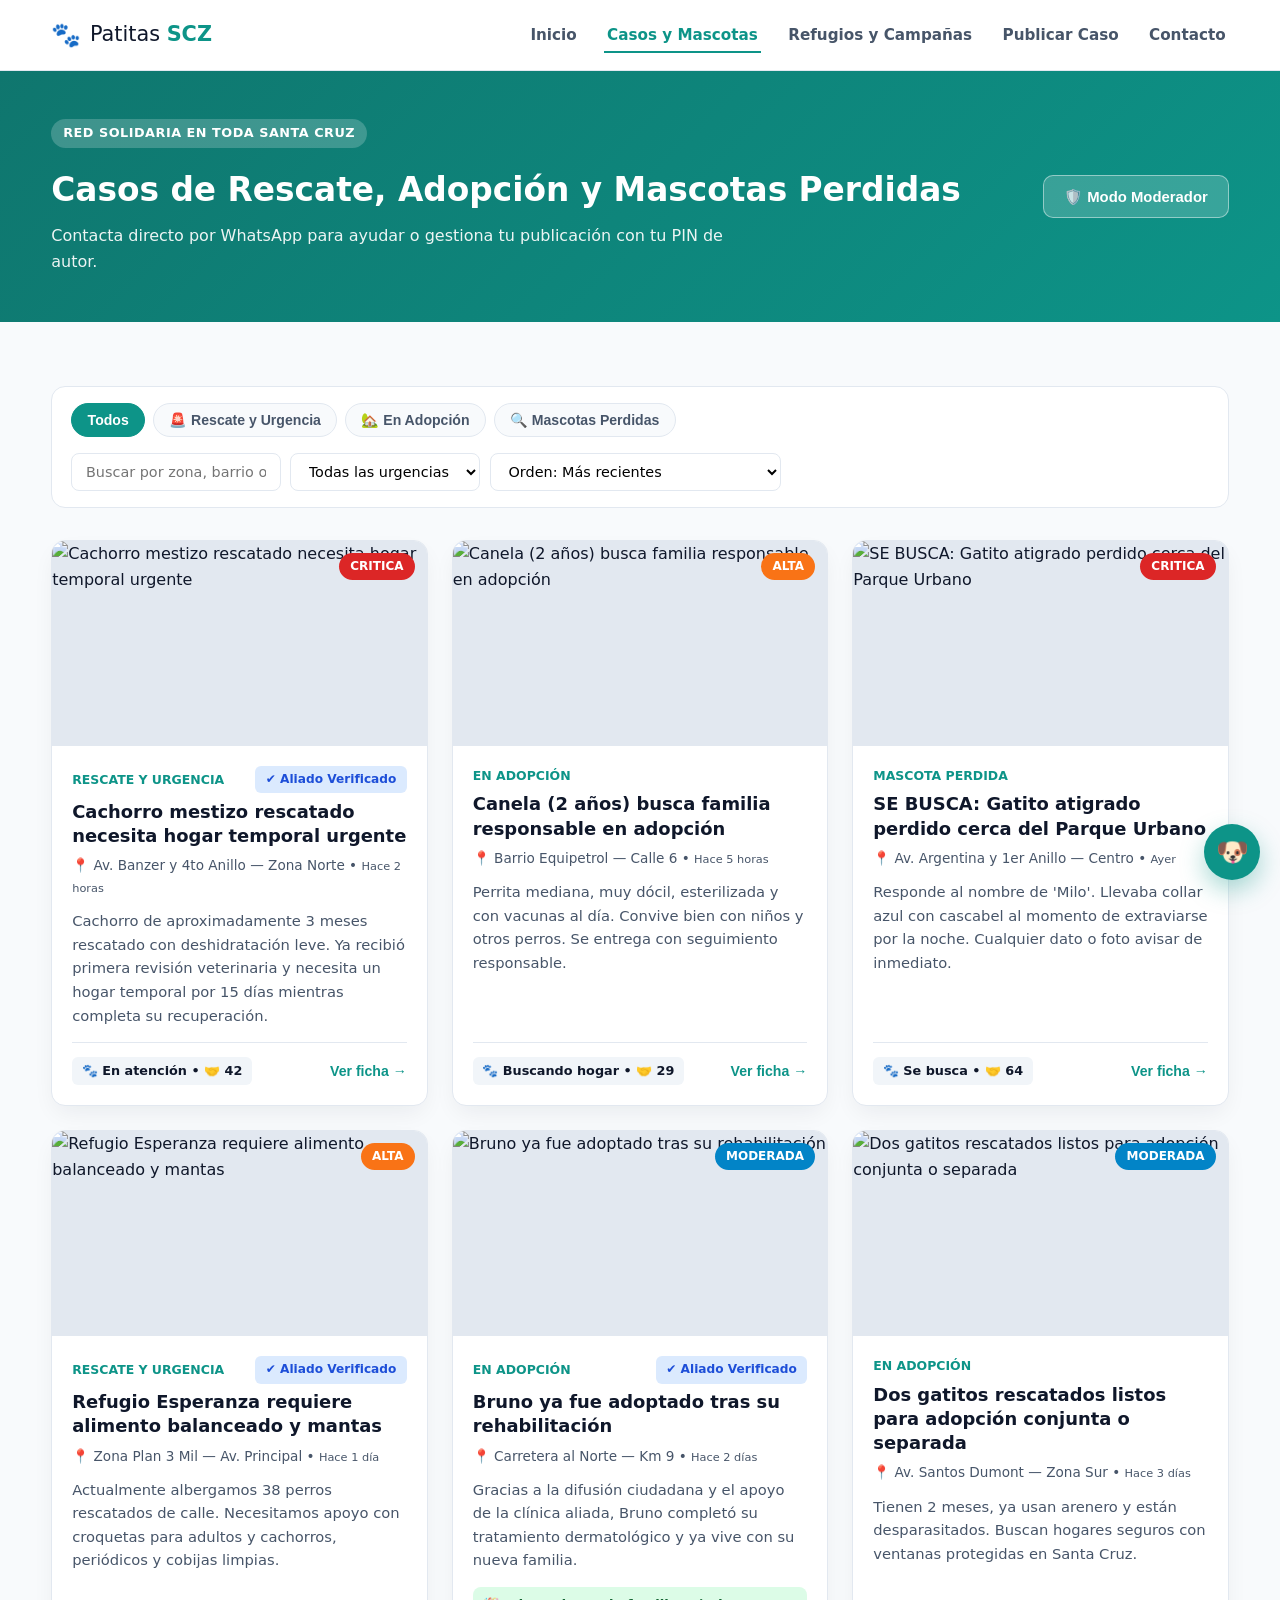
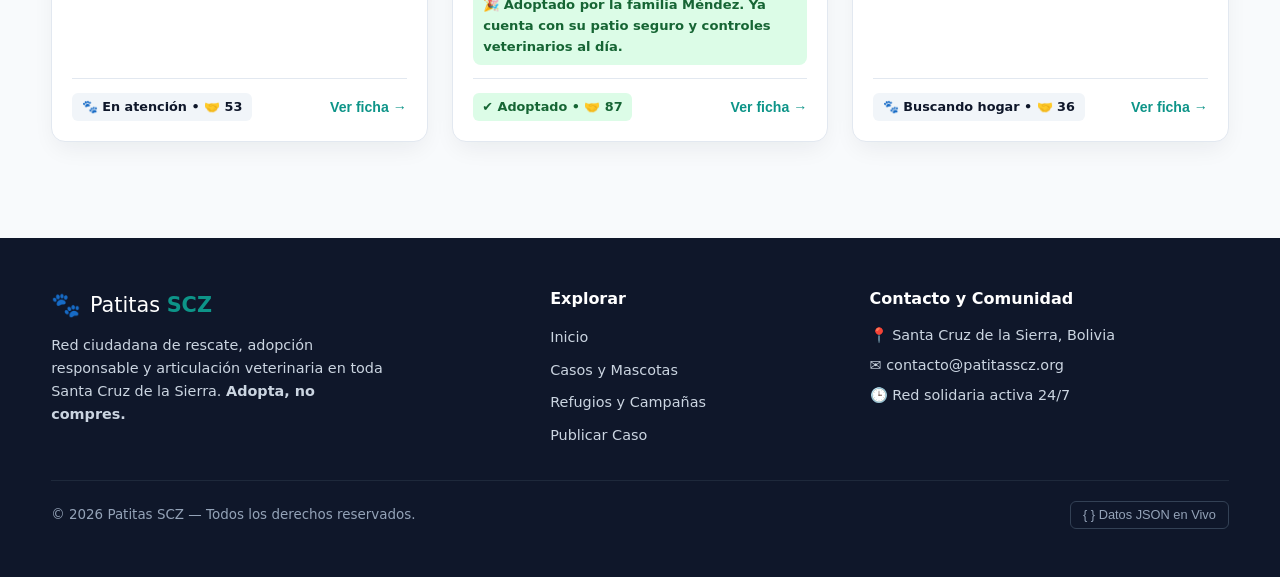
==== casos.html @ 97f1460a "Add files via upload" ====
<!DOCTYPE html>
<html lang="es">
<head>
  <meta charset="UTF-8">
  <meta name="viewport" content="width=device-width, initial-scale=1.0">
  <title>Casos y Mascotas — Patitas SCZ</title>
  <link rel="stylesheet" href="styles.css">
</head>
<body>

  <!-- BARRA DE NAVEGACIÓN -->
  <header class="navbar">
    <div class="container nav-container">
      <a href="index.html" class="brand" target="_blank" rel="noopener">
        <span class="brand-icon paw-wag">🐾</span>
        <span class="brand-text">Patitas <strong>SCZ</strong></span>
      </a>

      <button class="nav-toggle" id="nav-toggle" aria-label="Abrir menú">☰</button>

      <nav class="nav-menu" id="nav-menu">
        <ul class="nav-list">
          <li><a href="index.html" class="nav-link" target="_blank" rel="noopener">Inicio</a></li>
          <li><a href="casos.html" class="nav-link active">Casos y Mascotas</a></li>
          <li><a href="refugios.html" class="nav-link" target="_blank" rel="noopener">Refugios y Campañas</a></li>
          <li><a href="publicar.html" class="nav-link" target="_blank" rel="noopener">Publicar Caso</a></li>
          <li><a href="index.html#contacto" class="nav-link" target="_blank" rel="noopener">Contacto</a></li>
        </ul>
      </nav>
    </div>
  </header>

  <main>
    <section class="page-banner">
      <div class="container banner-flex">
        <div>
          <span class="section-tag">Red Solidaria en toda Santa Cruz</span>
          <h1>Casos de Rescate, Adopción y Mascotas Perdidas</h1>
          <p>Contacta directo por WhatsApp para ayudar o gestiona tu publicación con tu PIN de autor.</p>
        </div>
        <button id="btn-toggle-moderador" class="btn btn-mod-banner">
          🛡️ Modo Moderador <span id="badge-pendientes" class="mod-count" hidden>0</span>
        </button>
      </div>
    </section>

    <!-- BARRA DE ESTADO DE MODERADOR -->
    <div class="mod-status-bar" id="mod-status-bar" hidden>
      <div class="container mod-status-flex">
        <span>🛡️ <strong>Modo Moderador Activo:</strong> Puedes aprobar publicaciones pendientes, editar fichas y otorgar el sello de Aliado Verificado.</span>
        <button id="btn-salir-moderador" class="btn btn-sm btn-secondary">Salir de Moderador</button>
      </div>
    </div>

    <section class="section">
      <div class="container">
        <!-- CONTROLES DE FILTRADO Y ORDENAMIENTO -->
        <div class="controls-bar">
          <div class="filter-buttons" id="filter-buttons">
            <button class="filter-btn active" data-categoria="todos">Todos</button>
            <button class="filter-btn" data-categoria="rescate">🚨 Rescate y Urgencia</button>
            <button class="filter-btn" data-categoria="adopcion">🏡 En Adopción</button>
            <button class="filter-btn" data-categoria="perdidos">🔍 Mascotas Perdidas</button>
          </div>

          <div class="search-sort-group">
            <input 
              type="text" 
              id="buscador-reportes" 
              class="input-control" 
              placeholder="Buscar por zona, barrio o nombre..."
              aria-label="Buscar casos"
            >
            <select id="filtro-urgencia" class="input-control" aria-label="Filtrar por urgencia">
              <option value="todas">Todas las urgencias</option>
              <option value="critica">Urgencia Crítica</option>
              <option value="alta">Urgencia Alta</option>
              <option value="moderada">Moderada</option>
            </select>
            <select id="ordenar-reportes" class="input-control" aria-label="Ordenar casos">
              <option value="recientes">Orden: Más recientes</option>
              <option value="importancia">Importancia (Crítica → Moderada)</option>
              <option value="alfabetico">Alfabético (A - Z)</option>
              <option value="apoyos">Mayor apoyo ciudadano</option>
            </select>
          </div>
        </div>

        <!-- GRILLA DE TARJETAS -->
        <div class="cards-grid" id="contenedor-reportes">
          <!-- Renderizado dinámico por app.js -->
        </div>
      </div>
    </section>
  </main>

  <!-- MODAL PARA DETALLE, WHATSAPP, PIN Y EDICIÓN -->
  <div class="modal-overlay" id="modal-detalle" hidden>
    <div class="modal-box">
      <button class="modal-close" id="modal-close" aria-label="Cerrar ventana">&times;</button>
      <img id="modal-img" src="" alt="Imagen de la mascota" class="modal-img">
      
      <!-- VISTA NORMAL -->
      <div class="modal-body" id="modal-vista-normal">
        <div class="modal-badges">
          <span id="modal-categoria" class="badge-cat"></span>
          <span id="modal-urgencia" class="badge-urg"></span>
          <span id="modal-estado-badge" class="badge-state"></span>
          <span id="modal-verificado-badge" class="verified-seal" hidden>✔ Aliado Verificado</span>
        </div>
        <h3 id="modal-titulo"></h3>
        <p class="modal-meta">📍 <strong id="modal-zona"></strong> • <span id="modal-fecha"></span></p>
        
        <div id="modal-nota-cierre-box" class="happy-ending-box" hidden></div>

        <p class="modal-contact-box">📞 <strong>Responsable:</strong> <span id="modal-contacto"></span></p>
        <p id="modal-descripcion" class="modal-desc"></p>

        <!-- ACCIONES DIRECTAS DE AYUDA -->
        <div class="modal-direct-actions">
          <a id="btn-whatsapp-modal" href="#" target="_blank" rel="noopener" class="btn btn-whatsapp">
            💬 Contactar por WhatsApp
          </a>
          <button id="btn-apoyar-modal" class="btn btn-primary">
            🤝 Apoyar (<span id="modal-apoyos">0</span>)
          </button>
        </div>

        <!-- CAJA DE VERIFICACIÓN DE PIN DE AUTOR -->
        <div id="modal-pin-box" class="inline-action-box" hidden>
          <p class="inline-box-title">🔒 Verificación de Autoría</p>
          <p class="inline-box-desc">Ingresa el PIN de 4 dígitos que creaste al publicar este caso:</p>
          <div class="inline-box-row">
            <input type="password" id="input-pin-autor" maxlength="4" placeholder="PIN (Ej: 1234)" class="input-control">
            <button type="button" id="btn-confirmar-pin" class="btn btn-primary btn-sm">Verificar</button>
            <button type="button" id="btn-cancelar-pin" class="btn btn-secondary btn-sm">Cancelar</button>
          </div>
          <p id="pin-error-msg" class="form-error" style="margin-top:0.5rem; margin-bottom:0;" hidden>❌ PIN incorrecto. Intenta nuevamente.</p>
        </div>

        <!-- CAJA DE NOTA DE CIERRE AL MARCAR SANADO / ADOPTADO / ENCONTRADO -->
        <div id="modal-cierre-box" class="inline-action-box cierre-box" hidden>
          <p class="inline-box-title" id="cierre-box-titulo">🎉 Registrar Final Feliz</p>
          <p class="inline-box-desc">Escribe una breve nota de cierre para informar a la comunidad (opcional):</p>
          <input type="text" id="input-nota-cierre" placeholder="Ej: Ya regresó con su familia en Equipetrol" class="input-control" style="width:100%; margin-bottom:0.6rem;">
          <div class="inline-box-row">
            <button type="button" id="btn-confirmar-cierre" class="btn btn-primary btn-sm">✔ Confirmar Estado</button>
            <button type="button" id="btn-cancelar-cierre" class="btn btn-secondary btn-sm">Cancelar</button>
          </div>
        </div>

        <!-- ACCIONES DE GESTIÓN (MODERACIÓN / AUTOR) -->
        <div class="modal-footer-actions">
          <button id="btn-aprobar-modal" class="btn btn-primary" hidden>✅ Aprobar Publicación</button>
          <button id="btn-verificar-modal" class="btn btn-secondary" hidden>✔ Dar Check Verificado</button>
          <button id="btn-resolver-modal" class="btn btn-success-outline">✔ Marcar como Sanado</button>
          <button id="btn-editar-modal" class="btn btn-secondary">✏️ Editar</button>
          <button id="btn-eliminar-modal" class="btn btn-danger-outline">🗑️ Eliminar</button>
        </div>
      </div>

      <!-- FORMULARIO DE EDICIÓN -->
      <form class="modal-body" id="form-editar-reporte" hidden>
        <h3 style="margin-bottom: 1rem;">✏️ Editar Ficha del Caso</h3>
        
        <div class="form-group">
          <label for="edit-titulo">Título del caso *</label>
          <input type="text" id="edit-titulo" required>
        </div>

        <div class="form-row">
          <div class="form-group">
            <label for="edit-categoria">Categoría *</label>
            <select id="edit-categoria" required>
              <option value="rescate">Rescate y Urgencia</option>
              <option value="adopcion">En Adopción</option>
              <option value="perdidos">Mascota Perdida</option>
            </select>
          </div>

          <div class="form-group">
            <label for="edit-urgencia">Urgencia *</label>
            <select id="edit-urgencia" required>
              <option value="critica">Crítica</option>
              <option value="alta">Alta</option>
              <option value="moderada">Moderada</option>
            </select>
          </div>
        </div>

        <div class="form-row">
          <div class="form-group">
            <label for="edit-zona">Zona / Barrio *</label>
            <input type="text" id="edit-zona" required>
          </div>

          <div class="form-group">
            <label for="edit-estado">Estado *</label>
            <select id="edit-estado" required>
              <option value="Buscando hogar">Buscando hogar</option>
              <option value="En atención">En atención</option>
              <option value="Se busca">Se busca</option>
              <option value="Sanado">Sanado (Rescate completado)</option>
              <option value="Adoptado">Adoptado (Con familia)</option>
              <option value="Encontrado">Encontrado (Regresó a casa)</option>
            </select>
          </div>
        </div>

        <div class="form-group">
          <label for="edit-contacto">Teléfono / WhatsApp *</label>
          <input type="text" id="edit-contacto" required>
        </div>

        <div class="form-group" id="grupo-edit-verificado" hidden>
          <label style="display: flex; align-items: center; gap: 0.5rem; cursor: pointer;">
            <input type="checkbox" id="edit-verificado">
            ✔ Otorgar sello de Aliado Verificado (Refugio / Veterinaria)
          </label>
        </div>

        <div class="form-group">
          <label for="edit-descripcion">Descripción *</label>
          <textarea id="edit-descripcion" rows="2" required></textarea>
        </div>

        <div class="modal-footer-actions">
          <button type="submit" class="btn btn-primary">💾 Guardar Cambios</button>
          <button type="button" id="btn-cancelar-edicion" class="btn btn-secondary">Cancelar</button>
        </div>
      </form>
    </div>
  </div>

  <!-- MODAL ACCESO MODERADOR -->
  <div class="modal-overlay" id="modal-moderador" hidden>
    <div class="modal-box" style="max-width: 420px;">
      <button class="modal-close" id="modal-mod-close" aria-label="Cerrar">&times;</button>
      <form class="modal-body" id="form-login-moderador">
        <h3>🛡️ Acceso de Moderador</h3>
        <p style="color: var(--text-muted); font-size: 0.9rem; margin: 0.5rem 0 1rem;">
          Ingresa la clave institucional para revisar publicaciones pendientes y otorgar sellos de verificación (Clave demo: <strong>2026</strong>).
        </p>
        <div class="form-group">
          <label for="input-clave-mod">Clave de Moderador *</label>
          <input type="password" id="input-clave-mod" placeholder="Ingresa la clave..." required>
        </div>
        <p id="mod-login-error" class="form-error" hidden>❌ Clave incorrecta.</p>
        <button type="submit" class="btn btn-primary btn-block">Desbloquear Panel</button>
      </form>
    </div>
  </div>

  <!-- PIE DE PÁGINA -->
  <footer class="footer">
    <div class="container footer-grid">
      <div>
        <div class="brand footer-brand">
          <span class="brand-icon">🐾</span>
          <span class="brand-text">Patitas <strong>SCZ</strong></span>
        </div>
        <p class="footer-desc">
          Red ciudadana de rescate, adopción responsable y articulación veterinaria en toda Santa Cruz de la Sierra. <strong>Adopta, no compres.</strong>
        </p>
      </div>

      <div class="footer-links">
        <h4>Explorar</h4>
        <ul>
          <li><a href="index.html">Inicio</a></li>
          <li><a href="casos.html">Casos y Mascotas</a></li>
          <li><a href="refugios.html">Refugios y Campañas</a></li>
          <li><a href="publicar.html">Publicar Caso</a></li>
        </ul>
      </div>

      <div class="footer-contact">
        <h4>Contacto y Comunidad</h4>
        <p>📍 Santa Cruz de la Sierra, Bolivia</p>
        <p>✉️ contacto@patitasscz.org</p>
        <p>🕒 Red solidaria activa 24/7</p>
      </div>
    </div>

    <div class="container footer-bottom">
      <span>© 2026 Patitas SCZ — Todos los derechos reservados.</span>
      <button id="btn-ver-json" class="btn-json-discrete">{ } Datos JSON en Vivo</button>
    </div>
  </footer>

  <!-- MODAL VISOR JSON -->
  <div class="modal-overlay" id="modal-json" hidden>
    <div class="modal-box modal-json-box">
      <button class="modal-close" id="modal-json-close" aria-label="Cerrar">&times;</button>
      <div class="modal-body">
        <div class="json-header">
          <h3>{ } Colección de Datos en Vivo (JSON)</h3>
          <button id="btn-reset-json" class="btn btn-danger-outline btn-sm">🔄 Restaurar datos iniciales</button>
        </div>
        <pre id="json-viewer-content" class="json-code"></pre>
      </div>
    </div>
  </div>

  <!-- CHATBOT ASISTENTE -->
  <div class="chatbot-widget">
    <button class="chatbot-toggle pet-bob" id="chatbot-toggle" aria-label="Abrir asistente">🐶</button>
    <div class="chatbot-window" id="chatbot-window" hidden>
      <div class="chatbot-header">
        <strong>Asistente Patitas SCZ</strong>
        <button id="chatbot-close" aria-label="Cerrar chat">&times;</button>
      </div>
      <div class="chatbot-messages" id="chatbot-messages"></div>
      <div class="chatbot-options" id="chatbot-options"></div>
    </div>
  </div>

  <script src="app.js"></script>
</body>
</html>
---- styles.css ----
:root {
  --primary: #0d9488;
  --primary-dark: #0f766e;
  --primary-light: #ccfbf1;
  --accent: #f97316;
  --whatsapp: #16a34a;
  --whatsapp-dark: #15803d;
  --bg-body: #f8fafc;
  --bg-card: #ffffff;
  --text-main: #0f172a;
  --text-muted: #475569;
  --border: #e2e8f0;
  --danger: #dc2626;
  --warning: #d97706;
  --success: #059669;
  --radius: 14px;
  --shadow: 0 10px 25px -5px rgba(15, 23, 42, 0.07);
  --transition: all 0.25s ease;
}

* {
  box-sizing: border-box;
  margin: 0;
  padding: 0;
}

body {
  font-family: system-ui, -apple-system, 'Segoe UI', Roboto, sans-serif;
  background-color: var(--bg-body);
  color: var(--text-main);
  line-height: 1.6;
}

.container {
  width: 92%;
  max-width: 1180px;
  margin: 0 auto;
}

/* =========================================================
   ANIMACIONES DE MASCOTAS Y HUELLAS
   ========================================================= */
@keyframes pawWag {
  0%, 100% { transform: rotate(0deg) scale(1); }
  25% { transform: rotate(-14deg) scale(1.1); }
  75% { transform: rotate(14deg) scale(1.1); }
}

@keyframes petBob {
  0%, 100% { transform: translateY(0); }
  50% { transform: translateY(-6px); }
}

@keyframes floatPawDrift {
  0% { transform: translateY(0px) rotate(0deg); opacity: 0.14; }
  50% { transform: translateY(-18px) rotate(12deg); opacity: 0.26; }
  100% { transform: translateY(0px) rotate(0deg); opacity: 0.14; }
}

@keyframes urgentPulse {
  0%, 100% { box-shadow: 0 0 0 0 rgba(220, 38, 38, 0.45); }
  50% { box-shadow: 0 0 0 7px rgba(220, 38, 38, 0); }
}

.paw-wag {
  display: inline-block;
  animation: pawWag 2.8s ease-in-out infinite;
}

.pet-bob {
  animation: petBob 2.4s ease-in-out infinite;
}

.pet-bob:hover {
  animation: pawWag 0.6s ease-in-out infinite;
}

/* NAVBAR */
.navbar {
  background: rgba(255, 255, 255, 0.96);
  border-bottom: 1px solid var(--border);
  position: sticky;
  top: 0;
  z-index: 100;
}

.nav-container {
  display: flex;
  align-items: center;
  justify-content: space-between;
  height: 70px;
}

.brand {
  display: flex;
  align-items: center;
  gap: 0.55rem;
  text-decoration: none;
  color: var(--text-main);
  font-size: 1.3rem;
}

.brand-icon {
  font-size: 1.5rem;
}

.brand strong {
  color: var(--primary);
}

.nav-list {
  display: flex;
  list-style: none;
  gap: 1.5rem;
}

.nav-link {
  text-decoration: none;
  color: var(--text-muted);
  font-weight: 600;
  font-size: 0.95rem;
  padding: 0.4rem 0.2rem;
  border-bottom: 2px solid transparent;
  transition: var(--transition);
}

.nav-link:hover,
.nav-link.active {
  color: var(--primary);
  border-bottom-color: var(--primary);
}

.nav-toggle {
  display: none;
  background: none;
  border: 1px solid var(--border);
  font-size: 1.4rem;
  padding: 0.3rem 0.65rem;
  border-radius: 8px;
  cursor: pointer;
}

/* BOTONES */
.btn {
  display: inline-flex;
  align-items: center;
  justify-content: center;
  gap: 0.45rem;
  padding: 0.72rem 1.25rem;
  border-radius: 10px;
  font-weight: 600;
  font-size: 0.93rem;
  text-decoration: none;
  cursor: pointer;
  border: 1px solid transparent;
  transition: var(--transition);
}

.btn-sm {
  padding: 0.48rem 0.9rem;
  font-size: 0.84rem;
}

.btn-block {
  width: 100%;
}

.btn-primary {
  background-color: var(--primary);
  color: #ffffff;
}

.btn-primary:hover {
  background-color: var(--primary-dark);
  transform: translateY(-1px);
}

.btn-whatsapp {
  background-color: var(--whatsapp);
  color: #ffffff;
}

.btn-whatsapp:hover {
  background-color: var(--whatsapp-dark);
  transform: translateY(-1px);
}

.btn-secondary {
  background-color: #ffffff;
  color: var(--text-main);
  border-color: var(--border);
}

.btn-secondary:hover {
  background-color: #f1f5f9;
}

.btn-success-outline {
  background-color: #ecfdf5;
  color: var(--success);
  border-color: var(--success);
}

.btn-success-outline:hover:not(:disabled) {
  background-color: var(--success);
  color: #ffffff;
}

.btn-success-outline:disabled {
  opacity: 0.7;
  cursor: default;
}

.btn-danger-outline {
  background-color: #fef2f2;
  color: var(--danger);
  border-color: var(--danger);
}

.btn-danger-outline:hover {
  background-color: var(--danger);
  color: #ffffff;
}

/* HERO */
.hero {
  position: relative;
  overflow: hidden;
  padding: 4rem 0 3.5rem;
  background: linear-gradient(135deg, #f0fdfa 0%, #ffffff 60%, #fff7ed 100%);
  border-bottom: 1px solid var(--border);
}

.floating-paws-bg {
  position: absolute;
  top: 0;
  right: 0;
  bottom: 0;
  left: 0;
  pointer-events: none;
  z-index: 0;
}

.fpaw {
  position: absolute;
  font-size: 2rem;
  animation: floatPawDrift 5s ease-in-out infinite;
}

.fpaw.p1 { top: 12%; left: 6%; animation-delay: 0s; }
.fpaw.p2 { top: 68%; left: 4%; animation-delay: 1.2s; font-size: 2.3rem; }
.fpaw.p3 { top: 18%; left: 46%; animation-delay: 2.1s; }
.fpaw.p4 { bottom: 12%; right: 44%; animation-delay: 0.8s; font-size: 2.2rem; }
.fpaw.p5 { top: 10%; right: 5%; animation-delay: 1.7s; }

.hero-grid {
  position: relative;
  z-index: 1;
  display: grid;
  grid-template-columns: 1.1fr 0.9fr;
  gap: 2.5rem;
  align-items: center;
}

.hero-badge {
  display: inline-block;
  background: var(--primary-light);
  color: var(--primary-dark);
  font-weight: 700;
  font-size: 0.82rem;
  padding: 0.35rem 0.85rem;
  border-radius: 999px;
  margin-bottom: 1rem;
}

.hero h1 {
  font-size: 2.45rem;
  font-size: clamp(2rem, 3.8vw, 2.85rem);
  line-height: 1.18;
  margin-bottom: 1rem;
  color: var(--text-main);
}

.hero-lead {
  color: var(--text-muted);
  font-size: 1.05rem;
  margin-bottom: 1.6rem;
}

.hero-actions {
  display: flex;
  flex-wrap: wrap;
  gap: 0.85rem;
  margin-bottom: 2rem;
}

.hero-stats {
  display: flex;
  gap: 2rem;
  padding-top: 1.2rem;
  border-top: 1px solid var(--border);
}

.stat-item strong {
  display: block;
  font-size: 1.6rem;
  color: var(--primary);
  line-height: 1.1;
}

.stat-item span {
  font-size: 0.85rem;
  color: var(--text-muted);
}

.hero-visual {
  position: relative;
}

.hero-img {
  width: 100%;
  height: 380px;
  object-fit: cover;
  border-radius: 20px;
  box-shadow: var(--shadow);
}

.hero-floating-card {
  position: absolute;
  bottom: 16px;
  left: 16px;
  right: 16px;
  background: rgba(255, 255, 255, 0.96);
  padding: 0.85rem 1.1rem;
  border-radius: 12px;
  display: flex;
  align-items: center;
  gap: 0.75rem;
  box-shadow: 0 8px 20px rgba(0, 0, 0, 0.1);
}

.floating-dot {
  width: 12px;
  height: 12px;
  background: var(--success);
  border-radius: 50%;
  flex-shrink: 0;
}

.hero-floating-card small {
  display: block;
  color: var(--text-muted);
}

/* SECCIONES Y BANNER MODERADOR */
.section {
  padding: 4rem 0;
}

.bg-light {
  background-color: #f1f5f9;
}

.page-banner {
  background: linear-gradient(135deg, #0f766e, #0d9488);
  color: #ffffff;
  padding: 3rem 0;
}

.banner-flex {
  display: flex;
  justify-content: space-between;
  align-items: center;
  flex-wrap: wrap;
  gap: 1.2rem;
}

.btn-mod-banner {
  background: rgba(255, 255, 255, 0.18);
  color: #ffffff;
  border: 1px solid rgba(255, 255, 255, 0.45);
}

.btn-mod-banner:hover {
  background: rgba(255, 255, 255, 0.28);
}

.mod-count {
  background: var(--accent);
  color: #ffffff;
  font-size: 0.75rem;
  font-weight: 800;
  padding: 0.15rem 0.5rem;
  border-radius: 999px;
}

.mod-status-bar {
  background: #fef3c7;
  border-bottom: 1px solid #f59e0b;
  color: #78350f;
  padding: 0.75rem 0;
  font-size: 0.92rem;
}

.mod-status-flex {
  display: flex;
  justify-content: space-between;
  align-items: center;
  flex-wrap: wrap;
  gap: 0.8rem;
}

.page-banner .section-tag {
  background: rgba(255, 255, 255, 0.2);
  color: #ffffff;
}

.page-banner h1 {
  font-size: 2.05rem;
  margin: 0.4rem 0;
}

.page-banner p {
  opacity: 0.92;
  max-width: 680px;
}

.section-tag {
  display: inline-block;
  background: var(--primary-light);
  color: var(--primary-dark);
  font-weight: 700;
  font-size: 0.8rem;
  text-transform: uppercase;
  letter-spacing: 0.04em;
  padding: 0.28rem 0.75rem;
  border-radius: 999px;
  margin-bottom: 0.6rem;
}

.section-header {
  max-width: 720px;
  margin: 0 auto 2.5rem;
}

.text-center {
  text-align: center;
}

.section-header h2 {
  font-size: 1.95rem;
  margin-bottom: 0.65rem;
}

.section-header p {
  color: var(--text-muted);
}

.section-header-flex {
  display: flex;
  align-items: flex-end;
  justify-content: space-between;
  flex-wrap: wrap;
  gap: 1rem;
  margin-bottom: 2rem;
}

/* CICLO DE SOLUCIÓN (3 PASOS) */
.cycle-grid {
  display: grid;
  grid-template-columns: repeat(auto-fit, minmax(270px, 1fr));
  gap: 1.5rem;
}

.cycle-card {
  background: var(--bg-card);
  border: 1px solid var(--border);
  border-radius: var(--radius);
  padding: 1.75rem;
  box-shadow: var(--shadow);
  transition: var(--transition);
}

.cycle-card:hover {
  transform: translateY(-4px);
  border-color: var(--primary);
}

.cycle-step {
  display: inline-flex;
  align-items: center;
  justify-content: center;
  width: 42px;
  height: 42px;
  border-radius: 10px;
  background: var(--primary-light);
  color: var(--primary-dark);
  font-weight: 800;
  font-size: 1rem;
  margin-bottom: 1rem;
}

.cycle-card h3 {
  font-size: 1.15rem;
  margin-bottom: 0.5rem;
}

.cycle-card p {
  color: var(--text-muted);
  font-size: 0.95rem;
}

/* CONTROLES Y FILTROS */
.controls-bar {
  display: flex;
  flex-wrap: wrap;
  justify-content: space-between;
  align-items: center;
  gap: 1rem;
  margin-bottom: 2rem;
  background: #ffffff;
  padding: 1rem 1.2rem;
  border-radius: var(--radius);
  border: 1px solid var(--border);
}

.filter-buttons {
  display: flex;
  flex-wrap: wrap;
  gap: 0.5rem;
}

.filter-btn {
  padding: 0.5rem 0.95rem;
  border-radius: 999px;
  border: 1px solid var(--border);
  background: #f8fafc;
  color: var(--text-muted);
  font-weight: 600;
  font-size: 0.88rem;
  cursor: pointer;
  transition: var(--transition);
}

.filter-btn:hover,
.filter-btn.active {
  background: var(--primary);
  color: #ffffff;
  border-color: var(--primary);
}

.search-sort-group {
  display: flex;
  flex-wrap: wrap;
  gap: 0.6rem;
}

.input-control {
  padding: 0.55rem 0.85rem;
  border: 1px solid var(--border);
  border-radius: 8px;
  font-size: 0.9rem;
  font-family: inherit;
  background: #ffffff;
}

/* TARJETAS DE CASOS */
.cards-grid {
  display: grid;
  grid-template-columns: repeat(auto-fill, minmax(310px, 1fr));
  gap: 1.5rem;
}

@keyframes cardPopIn {
  from { opacity: 0; transform: translateY(12px); }
  to { opacity: 1; transform: translateY(0); }
}

.report-card {
  background: var(--bg-card);
  border: 1px solid var(--border);
  border-radius: var(--radius);
  overflow: hidden;
  display: flex;
  flex-direction: column;
  box-shadow: var(--shadow);
  animation: cardPopIn 0.35s ease backwards;
  transition: var(--transition);
}

.report-card.is-pending-card {
  border: 2px dashed #f59e0b;
  background: #fffbeb;
}

.report-card:hover {
  transform: translateY(-4px);
}

.card-img-box {
  position: relative;
  height: 205px;
  background: #e2e8f0;
}

.card-img-box img {
  width: 100%;
  height: 100%;
  object-fit: cover;
}

.badge-urgencia {
  position: absolute;
  top: 12px;
  right: 12px;
  padding: 0.25rem 0.7rem;
  border-radius: 999px;
  font-size: 0.75rem;
  font-weight: 700;
  text-transform: uppercase;
  color: #ffffff;
}

.badge-pending-overlay {
  position: absolute;
  top: 12px;
  left: 12px;
  padding: 0.25rem 0.7rem;
  border-radius: 999px;
  font-size: 0.74rem;
  font-weight: 700;
  background: #f59e0b;
  color: #ffffff;
}

.urg-critica {
  background: var(--danger);
  animation: urgentPulse 2s infinite;
}

.urg-alta {
  background: var(--accent);
}

.urg-moderada {
  background: #0284c7;
}

.card-body {
  padding: 1.25rem;
  display: flex;
  flex-direction: column;
  flex-grow: 1;
}

.card-category {
  font-size: 0.78rem;
  font-weight: 700;
  color: var(--primary);
  text-transform: uppercase;
  margin-bottom: 0.35rem;
}

.card-title {
  font-size: 1.12rem;
  margin-bottom: 0.45rem;
  line-height: 1.35;
}

.card-zone {
  font-size: 0.85rem;
  color: var(--text-muted);
  margin-bottom: 0.65rem;
}

.card-desc {
  font-size: 0.92rem;
  color: var(--text-muted);
  margin-bottom: 0.95rem;
  flex-grow: 1;
}

.card-closing-note {
  background: #dcfce7;
  color: #166534;
  font-size: 0.82rem;
  font-weight: 600;
  padding: 0.45rem 0.65rem;
  border-radius: 8px;
  margin-bottom: 0.85rem;
}

.card-footer {
  display: flex;
  align-items: center;
  justify-content: space-between;
  padding-top: 0.85rem;
  border-top: 1px solid var(--border);
  gap: 0.5rem;
}

.status-tag {
  font-size: 0.8rem;
  font-weight: 600;
  padding: 0.25rem 0.6rem;
  border-radius: 6px;
  background: #f1f5f9;
  color: var(--text-main);
}

.status-tag.is-resolved {
  background: #dcfce7;
  color: #166534;
}

.btn-detail {
  background: none;
  border: none;
  color: var(--primary);
  font-weight: 700;
  font-size: 0.88rem;
  cursor: pointer;
}

.btn-detail:hover {
  text-decoration: underline;
}

/* DIRECTORIO REFUGIOS Y CAMPAÑAS */
.guides-grid {
  display: grid;
  grid-template-columns: repeat(auto-fill, minmax(320px, 1fr));
  gap: 1.5rem;
}

.guide-card {
  background: #ffffff;
  border: 1px solid var(--border);
  border-radius: var(--radius);
  padding: 1.5rem;
  box-shadow: var(--shadow);
}

.guide-top-badges {
  display: flex;
  flex-wrap: wrap;
  gap: 0.45rem;
  margin-bottom: 0.75rem;
}

.guide-badge {
  display: inline-block;
  background: var(--primary-light);
  color: var(--primary-dark);
  font-size: 0.78rem;
  font-weight: 700;
  padding: 0.25rem 0.65rem;
  border-radius: 6px;
}

.verified-seal {
  display: inline-flex;
  align-items: center;
  gap: 0.25rem;
  background: #dbeafe;
  color: #1d4ed8;
  font-size: 0.76rem;
  font-weight: 700;
  padding: 0.25rem 0.65rem;
  border-radius: 6px;
}

.guide-card h3 {
  font-size: 1.15rem;
  margin-bottom: 0.6rem;
}

.guide-meta {
  font-size: 0.88rem;
  color: var(--text-main);
  margin-bottom: 0.35rem;
}

.guide-detail {
  margin-top: 0.75rem;
  font-size: 0.92rem;
  color: var(--text-muted);
}

/* FORMULARIOS */
.form-section-grid {
  display: grid;
  grid-template-columns: 0.95fr 1.05fr;
  gap: 2.5rem;
  align-items: start;
}

.form-info h2 {
  font-size: 1.85rem;
  margin-bottom: 0.8rem;
}

.form-info p {
  color: var(--text-muted);
  margin-bottom: 1.2rem;
}

.checklist {
  list-style: none;
  display: flex;
  flex-direction: column;
  gap: 0.75rem;
}

.checklist li {
  color: var(--text-main);
}

.report-form {
  background: #ffffff;
  padding: 2rem;
  border-radius: var(--radius);
  border: 1px solid var(--border);
  box-shadow: var(--shadow);
}

.report-form h3 {
  margin-bottom: 1.2rem;
  font-size: 1.3rem;
}

.form-row {
  display: grid;
  grid-template-columns: 1fr 1fr;
  gap: 1rem;
}

.form-group {
  margin-bottom: 1rem;
}

.form-group label {
  display: block;
  font-weight: 600;
  font-size: 0.9rem;
  margin-bottom: 0.35rem;
}

.form-group input[type="text"],
.form-group input[type="email"],
.form-group input[type="password"],
.form-group select,
.form-group textarea {
  width: 100%;
  padding: 0.68rem 0.85rem;
  border: 1px solid var(--border);
  border-radius: 8px;
  font-family: inherit;
  font-size: 0.95rem;
  transition: var(--transition);
}

.form-group input:focus,
.form-group select:focus,
.form-group textarea:focus {
  outline: none;
  border-color: var(--primary);
  box-shadow: 0 0 0 3px rgba(13, 148, 136, 0.14);
}

.img-preview-box {
  margin-top: 0.75rem;
  border-radius: 10px;
  overflow: hidden;
  border: 1px solid var(--border);
  max-height: 190px;
}

.img-preview-box img {
  width: 100%;
  height: 190px;
  object-fit: cover;
}

.form-error {
  color: var(--danger);
  font-weight: 600;
  font-size: 0.9rem;
  margin-bottom: 0.85rem;
}

.contact-success {
  background-color: var(--primary-light);
  color: var(--primary-dark);
  border: 1px solid var(--primary);
  padding: 0.85rem 1rem;
  border-radius: 8px;
  font-size: 0.9rem;
  font-weight: 600;
  margin-bottom: 1rem;
}

/* MODALES (COMPATIBLES CON NAVEGADORES ANTIGUOS Y MODERNOS) */
.modal-overlay {
  position: fixed;
  top: 0;
  right: 0;
  bottom: 0;
  left: 0;
  background: rgba(15, 23, 42, 0.68);
  display: flex;
  align-items: center;
  justify-content: center;
  padding: 1rem;
  z-index: 200;
}

.modal-overlay[hidden] {
  display: none !important;
}

.modal-box {
  background: #ffffff;
  border-radius: 16px;
  max-width: 660px;
  width: 100%;
  max-height: 92vh;
  overflow-y: auto;
  position: relative;
  box-shadow: 0 25px 50px -12px rgba(0, 0, 0, 0.25);
}

.modal-close {
  position: absolute;
  top: 12px;
  right: 12px;
  width: 36px;
  height: 36px;
  border-radius: 50%;
  border: none;
  background: rgba(255, 255, 255, 0.95);
  font-size: 1.4rem;
  cursor: pointer;
  z-index: 5;
}

.modal-img {
  width: 100%;
  height: 240px;
  object-fit: cover;
}

.modal-body {
  padding: 1.5rem;
}

.modal-badges {
  display: flex;
  flex-wrap: wrap;
  gap: 0.5rem;
  margin-bottom: 0.65rem;
}

.badge-cat,
.badge-urg,
.badge-state {
  font-size: 0.78rem;
  font-weight: 700;
  padding: 0.25rem 0.65rem;
  border-radius: 999px;
}

.badge-cat {
  background: var(--primary-light);
  color: var(--primary-dark);
}

.badge-urg {
  background: #ffedd5;
  color: #9a3412;
  text-transform: capitalize;
}

.badge-state {
  background: #e2e8f0;
  color: #1e293b;
}

.modal-meta {
  color: var(--text-muted);
  font-size: 0.9rem;
  margin: 0.35rem 0 0.75rem;
}

.happy-ending-box {
  background: #dcfce7;
  border: 1px solid #22c55e;
  color: #14532d;
  padding: 0.75rem 0.95rem;
  border-radius: 10px;
  font-size: 0.92rem;
  font-weight: 600;
  margin-bottom: 0.85rem;
}

.modal-contact-box {
  background: #f0fdfa;
  border: 1px solid #99f6e4;
  padding: 0.6rem 0.85rem;
  border-radius: 8px;
  font-size: 0.92rem;
  margin-bottom: 0.85rem;
}

.modal-desc {
  color: var(--text-main);
  margin-bottom: 1.15rem;
}

.modal-direct-actions {
  display: flex;
  flex-wrap: wrap;
  gap: 0.55rem;
  padding-bottom: 1rem;
  margin-bottom: 1rem;
  border-bottom: 1px solid var(--border);
}

.inline-action-box {
  background: #f8fafc;
  border: 1px solid var(--border);
  border-radius: 10px;
  padding: 0.95rem;
  margin-bottom: 1rem;
}

.inline-action-box.cierre-box {
  background: #ecfdf5;
  border-color: #6ee7b7;
}

.inline-box-title {
  font-weight: 700;
  font-size: 0.95rem;
  margin-bottom: 0.25rem;
}

.inline-box-desc {
  font-size: 0.85rem;
  color: var(--text-muted);
  margin-bottom: 0.6rem;
}

.inline-box-row {
  display: flex;
  flex-wrap: wrap;
  gap: 0.5rem;
  align-items: center;
}

.modal-footer-actions {
  display: flex;
  flex-wrap: wrap;
  gap: 0.55rem;
}

/* VISOR JSON */
.modal-json-box {
  max-width: 780px;
}

.json-header {
  display: flex;
  justify-content: space-between;
  align-items: center;
  flex-wrap: wrap;
  gap: 0.75rem;
  margin-bottom: 1rem;
  padding-right: 2rem;
}

.json-code {
  background: #0f172a;
  color: #38bdf8;
  padding: 1rem;
  border-radius: 10px;
  font-size: 0.82rem;
  overflow-x: auto;
  max-height: 420px;
}

/* FOOTER */
.footer {
  background: #0f172a;
  color: #cbd5e1;
  padding: 3rem 0;
  margin-top: 2rem;
}

.footer-grid {
  display: grid;
  grid-template-columns: 1.3fr 0.8fr 1fr;
  gap: 2rem;
}

.footer-brand {
  color: #ffffff;
  margin-bottom: 0.6rem;
}

.footer-desc {
  font-size: 0.9rem;
  max-width: 340px;
}

.footer h4 {
  color: #ffffff;
  margin-bottom: 0.75rem;
}

.footer-links ul {
  list-style: none;
  display: flex;
  flex-direction: column;
  gap: 0.45rem;
}

.footer-links a {
  color: #cbd5e1;
  text-decoration: none;
  font-size: 0.9rem;
}

.footer-links a:hover {
  color: #ffffff;
}

.footer-tech p {
  font-size: 0.88rem;
  margin-bottom: 0.85rem;
}

/* CHATBOT */
.chatbot-widget {
  position: fixed;
  bottom: 20px;
  right: 20px;
  z-index: 150;
}

.chatbot-toggle {
  width: 56px;
  height: 56px;
  border-radius: 50%;
  background: var(--primary);
  color: #ffffff;
  border: none;
  font-size: 1.65rem;
  cursor: pointer;
  box-shadow: 0 10px 25px rgba(13, 148, 136, 0.35);
}

.chatbot-window {
  position: absolute;
  bottom: 68px;
  right: 0;
  width: 320px;
  background: #ffffff;
  border: 1px solid var(--border);
  border-radius: 14px;
  box-shadow: 0 20px 35px rgba(0, 0, 0, 0.16);
  overflow: hidden;
}

.chatbot-window[hidden] {
  display: none !important;
}

.chatbot-header {
  background: var(--primary);
  color: #ffffff;
  padding: 0.85rem 1rem;
  display: flex;
  justify-content: space-between;
  align-items: center;
}

.chatbot-header button {
  background: none;
  border: none;
  color: #ffffff;
  font-size: 1.3rem;
  cursor: pointer;
}

.chatbot-messages {
  padding: 0.85rem;
  max-height: 220px;
  overflow-y: auto;
  display: flex;
  flex-direction: column;
  gap: 0.6rem;
  font-size: 0.88rem;
}

.chat-msg {
  padding: 0.6rem 0.8rem;
  border-radius: 10px;
  background: #f1f5f9;
}

.chat-msg.user {
  background: var(--primary-light);
  color: var(--primary-dark);
  align-self: flex-end;
}

.chatbot-options {
  padding: 0.75rem;
  border-top: 1px solid var(--border);
  display: flex;
  flex-direction: column;
  gap: 0.45rem;
}

.chat-opt-btn {
  text-align: left;
  background: #ffffff;
  border: 1px solid var(--border);
  padding: 0.45rem 0.65rem;
  border-radius: 8px;
  font-size: 0.82rem;
  cursor: pointer;
}

.chat-opt-btn:hover {
  background: var(--primary-light);
  border-color: var(--primary);
}

/* RESPONSIVE */
@media (max-width: 860px) {
  .hero-grid,
  .form-section-grid,
  .footer-grid {
    grid-template-columns: 1fr;
  }

  .nav-toggle {
    display: block;
  }

  .nav-menu {
    display: none;
    position: absolute;
    top: 70px;
    left: 0;
    right: 0;
    background: #ffffff;
    border-bottom: 1px solid var(--border);
    padding: 1rem 4%;
  }

  .nav-menu.open {
    display: block;
  }

  .nav-list {
    flex-direction: column;
    gap: 0.8rem;
  }

  .form-row {
    grid-template-columns: 1fr;
  }
}
/* Fila de categoría y sello de aliado verificado en tarjetas */
.card-category-row {
  display: flex;
  align-items: center;
  justify-content: space-between;
  flex-wrap: wrap;
  gap: 0.4rem;
  margin-bottom: 0.4rem;
}

.card-category-row .card-category {
  margin-bottom: 0;
}
/* MEJORAS DEL FOOTER */
.footer-contact p {
  font-size: 0.9rem;
  margin-bottom: 0.45rem;
}

.footer-bottom {
  margin-top: 2rem;
  padding-top: 1.25rem;
  border-top: 1px solid #1e293b;
  display: flex;
  justify-content: space-between;
  align-items: center;
  flex-wrap: wrap;
  gap: 0.8rem;
  font-size: 0.84rem;
  color: #94a3b8;
}

.btn-json-discrete {
  background: transparent;
  color: #94a3b8;
  border: 1px solid #334155;
  padding: 0.35rem 0.75rem;
  border-radius: 6px;
  font-size: 0.8rem;
  cursor: pointer;
  transition: var(--transition);
}

.btn-json-discrete:hover {
  color: #ffffff;
  border-color: var(--primary);
}
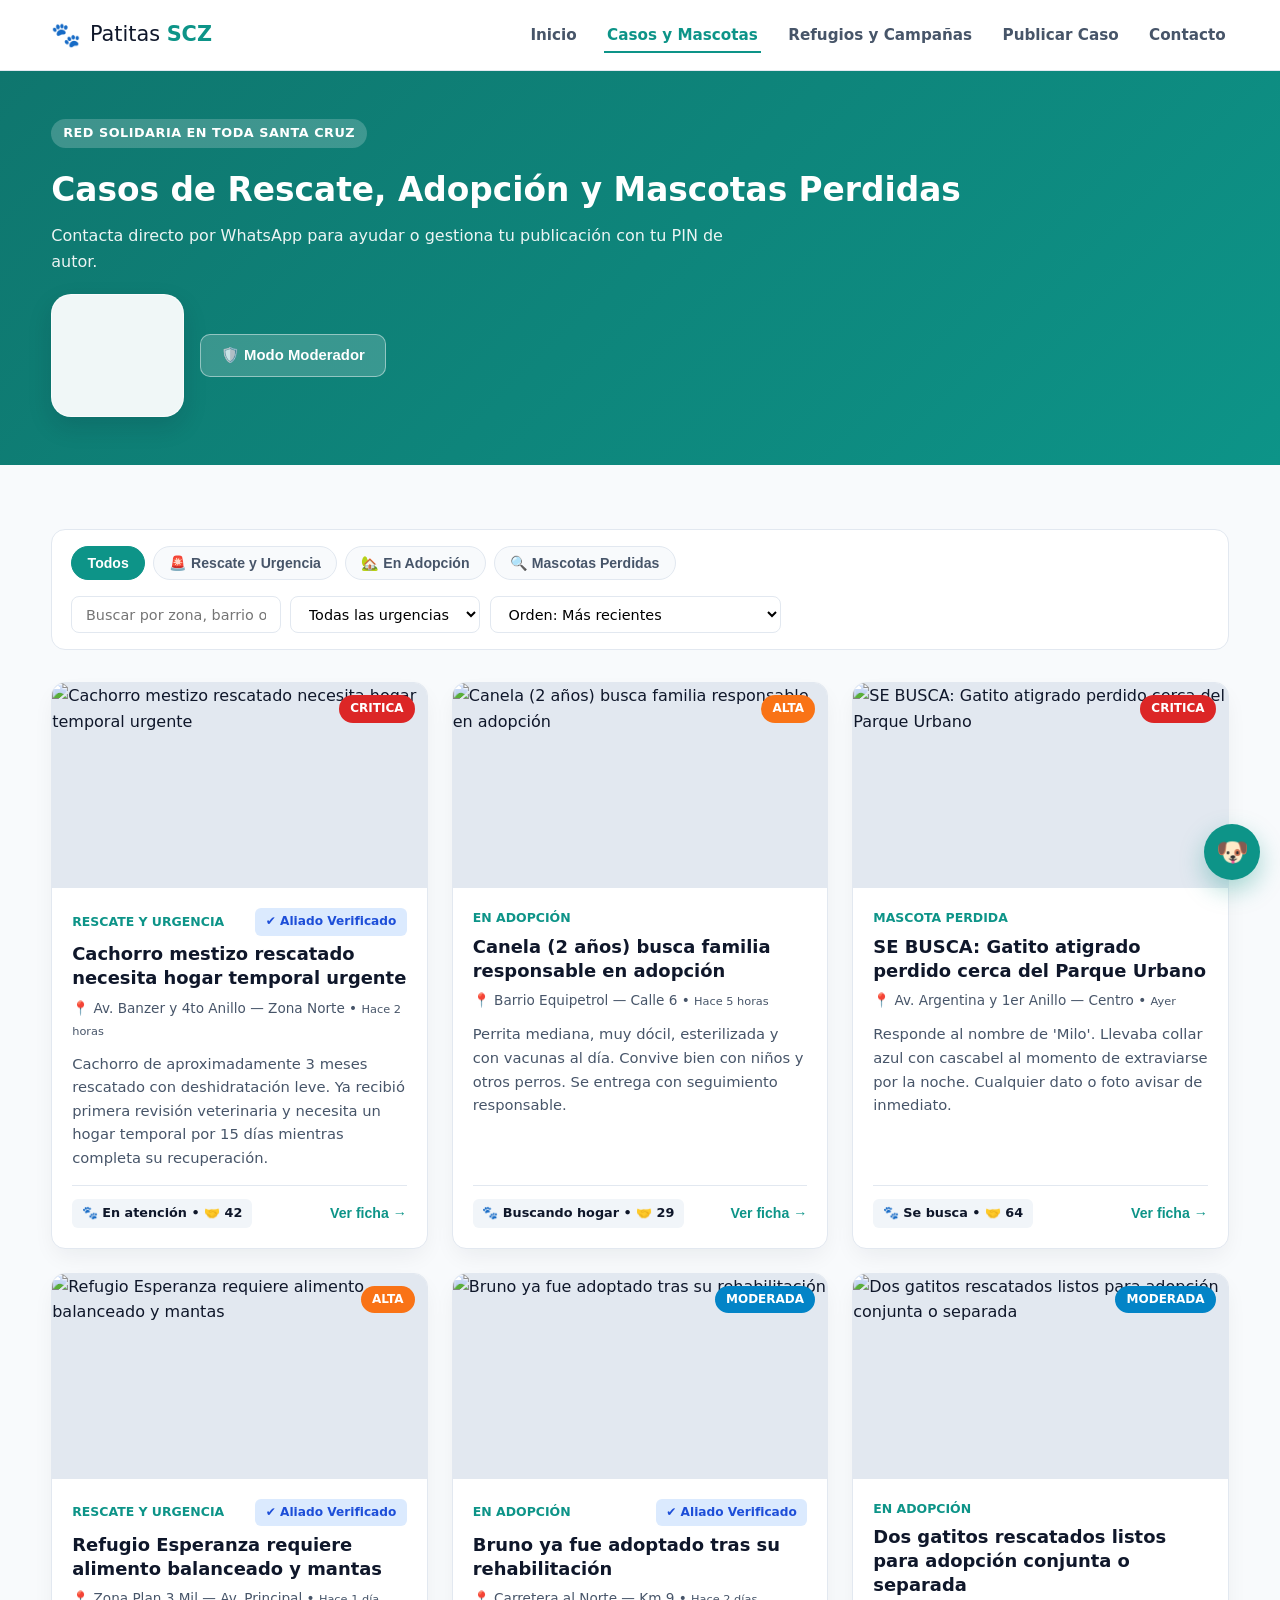
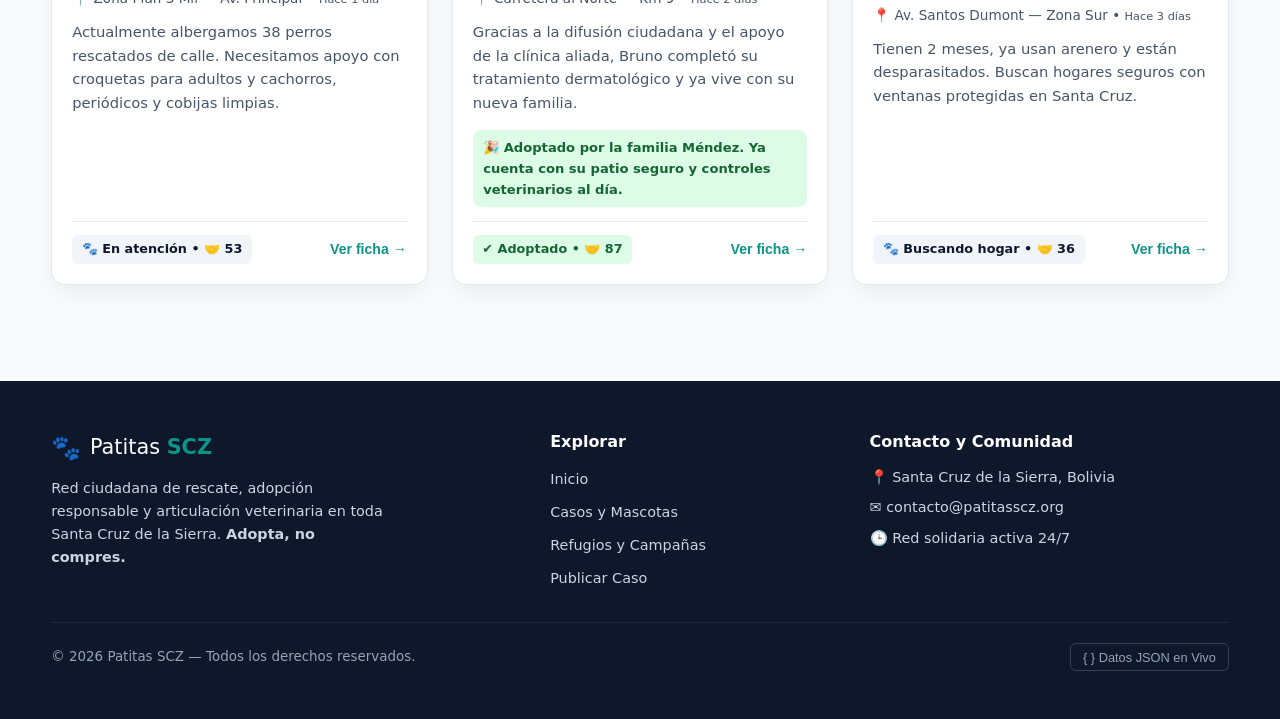
==== commit 07a7ed22: "Add files via upload" ====
--- a/casos.html
+++ b/casos.html
@@ -5,13 +5,18 @@
   <meta name="viewport" content="width=device-width, initial-scale=1.0">
   <title>Casos y Mascotas — Patitas SCZ</title>
   <link rel="stylesheet" href="styles.css">
+  <script src="https://unpkg.com/@lottiefiles/lottie-player@latest/dist/lottie-player.js" defer></script>
+  <script src="https://cdn.jsdelivr.net/npm/canvas-confetti@1.9.3/dist/confetti.browser.min.js" defer></script>
 </head>
 <body>
+
+  <!-- BARRA DE PROGRESO DE LECTURA -->
+  <div class="scroll-progress-bar" id="scroll-progress"></div>
 
   <!-- BARRA DE NAVEGACIÓN -->
   <header class="navbar">
     <div class="container nav-container">
-      <a href="index.html" class="brand" target="_blank" rel="noopener">
+      <a href="index.html" class="brand">
         <span class="brand-icon paw-wag">🐾</span>
         <span class="brand-text">Patitas <strong>SCZ</strong></span>
       </a>
@@ -20,11 +25,11 @@
 
       <nav class="nav-menu" id="nav-menu">
         <ul class="nav-list">
-          <li><a href="index.html" class="nav-link" target="_blank" rel="noopener">Inicio</a></li>
+          <li><a href="index.html" class="nav-link">Inicio</a></li>
           <li><a href="casos.html" class="nav-link active">Casos y Mascotas</a></li>
-          <li><a href="refugios.html" class="nav-link" target="_blank" rel="noopener">Refugios y Campañas</a></li>
-          <li><a href="publicar.html" class="nav-link" target="_blank" rel="noopener">Publicar Caso</a></li>
-          <li><a href="index.html#contacto" class="nav-link" target="_blank" rel="noopener">Contacto</a></li>
+          <li><a href="refugios.html" class="nav-link">Refugios y Campañas</a></li>
+          <li><a href="publicar.html" class="nav-link">Publicar Caso</a></li>
+          <li><a href="index.html#contacto" class="nav-link">Contacto</a></li>
         </ul>
       </nav>
     </div>
@@ -38,9 +43,22 @@
           <h1>Casos de Rescate, Adopción y Mascotas Perdidas</h1>
           <p>Contacta directo por WhatsApp para ayudar o gestiona tu publicación con tu PIN de autor.</p>
         </div>
-        <button id="btn-toggle-moderador" class="btn btn-mod-banner">
-          🛡️ Modo Moderador <span id="badge-pendientes" class="mod-count" hidden>0</span>
-        </button>
+
+        <div class="banner-right-group">
+          <div class="banner-lottie-badge" aria-hidden="true">
+            <lottie-player
+              src="paws%20pet.json"
+              background="transparent"
+              speed="1"
+              style="width: 110px; height: 110px;"
+              loop
+              autoplay>
+            </lottie-player>
+          </div>
+          <button id="btn-toggle-moderador" class="btn btn-mod-banner">
+            🛡️ Modo Moderador
+          </button>
+        </div>
       </div>
     </section>
 
--- a/styles.css
+++ b/styles.css
@@ -1320,4 +1320,447 @@
 .btn-json-discrete:hover {
   color: #ffffff;
   border-color: var(--primary);
+}
+/* =========================================================
+   MEJORAS DINÁMICAS, MASCOTA INTERACTIVA Y FOOTER
+   ========================================================= */
+
+/* 1. Barra de progreso superior */
+.scroll-progress-bar {
+  position: fixed;
+  top: 0;
+  left: 0;
+  height: 4px;
+  width: 0%;
+  background: linear-gradient(90deg, #0d9488, #f59e0b);
+  z-index: 9999;
+  transition: width 0.1s ease-out;
+}
+
+/* 2. Aparición fluida al hacer scroll (con respaldo seguro) */
+body.js-scroll-ready .reveal-item {
+  opacity: 0;
+  transform: translateY(26px);
+  transition: opacity 0.65s cubic-bezier(0.22, 1, 0.36, 1), transform 0.65s cubic-bezier(0.22, 1, 0.36, 1);
+}
+
+body.js-scroll-ready .reveal-item.is-visible {
+  opacity: 1;
+  transform: translateY(0);
+}
+
+/* 3. Mascota caricatura interactiva en portada */
+.hero-visual {
+  position: relative;
+}
+
+.cartoon-pet-wrapper {
+  position: absolute;
+  top: -42px;
+  right: 14px;
+  width: 140px;
+  z-index: 4;
+  cursor: pointer;
+  user-select: none;
+  filter: drop-shadow(0 10px 16px rgba(15, 23, 42, 0.2));
+  transition: transform 0.25s cubic-bezier(0.34, 1.56, 0.64, 1);
+}
+
+.cartoon-pet-wrapper:hover {
+  transform: scale(1.08) translateY(-4px);
+}
+
+.cartoon-pet-wrapper.is-jumping {
+  animation: petHappyJump 0.55s cubic-bezier(0.34, 1.56, 0.64, 1);
+}
+
+.pet-speech-bubble {
+  position: absolute;
+  top: -28px;
+  right: 95px;
+  background: #ffffff;
+  color: #0f172a;
+  font-size: 0.76rem;
+  font-weight: 700;
+  padding: 0.35rem 0.7rem;
+  border-radius: 999px;
+  white-space: nowrap;
+  box-shadow: 0 6px 16px rgba(15, 23, 42, 0.14);
+  border: 1px solid #ccfbf1;
+  opacity: 0;
+  transform: translateY(6px) scale(0.92);
+  pointer-events: none;
+  transition: all 0.25s ease;
+}
+
+.cartoon-pet-wrapper:hover .pet-speech-bubble,
+.cartoon-pet-wrapper.is-jumping .pet-speech-bubble {
+  opacity: 1;
+  transform: translateY(0) scale(1);
+}
+
+.cartoon-pup {
+  width: 100%;
+  height: auto;
+  overflow: visible;
+}
+
+.pup-tail {
+  transform-origin: 152px 142px;
+  animation: wagTail 0.42s ease-in-out infinite alternate;
+}
+
+.pup-head {
+  transform-origin: 103px 110px;
+  animation: headBob 2.4s ease-in-out infinite;
+}
+
+.pup-eyes {
+  transform-origin: 103px 72px;
+  animation: pupBlink 4s infinite;
+}
+
+.pup-heart {
+  animation: floatHeart 2.2s ease-in-out infinite;
+}
+
+@keyframes wagTail {
+  from { transform: rotate(-16deg); }
+  to { transform: rotate(20deg); }
+}
+
+@keyframes headBob {
+  0%, 100% { transform: rotate(-3deg) translateY(0); }
+  50% { transform: rotate(4deg) translateY(-2px); }
+}
+
+@keyframes pupBlink {
+  0%, 92%, 100% { transform: scaleY(1); }
+  95% { transform: scaleY(0.1); }
+}
+
+@keyframes floatHeart {
+  0%, 100% { transform: translateY(0) scale(0.95); opacity: 0.85; }
+  50% { transform: translateY(-8px) scale(1.15); opacity: 1; }
+}
+
+@keyframes petHappyJump {
+  0% { transform: translateY(0) scale(1); }
+  40% { transform: translateY(-18px) scale(1.12) rotate(-4deg); }
+  70% { transform: translateY(-4px) scale(1.04) rotate(3deg); }
+  100% { transform: translateY(0) scale(1); }
+}
+
+/* 4. Pulso en urgencias críticas, brillo en botones y cascada en tarjetas */
+.urg-critica {
+  animation: criticalPulse 1.8s infinite;
+}
+
+@keyframes criticalPulse {
+  0%, 100% { box-shadow: 0 0 0 0 rgba(220, 38, 38, 0.45); }
+  50% { box-shadow: 0 0 0 7px rgba(220, 38, 38, 0); }
+}
+
+.btn-shine {
+  position: relative;
+  overflow: hidden;
+}
+
+.btn-shine::after {
+  content: "";
+  position: absolute;
+  top: 0;
+  left: -120%;
+  width: 60%;
+  height: 100%;
+  background: linear-gradient(90deg, transparent, rgba(255, 255, 255, 0.35), transparent);
+  transform: skewX(-20deg);
+  transition: left 0.65s ease;
+}
+
+.btn-shine:hover::after {
+  left: 140%;
+}
+
+.report-card {
+  animation: cardCascadeIn 0.45s ease backwards;
+  transition: transform 0.25s ease, box-shadow 0.25s ease;
+}
+
+.report-card:hover {
+  transform: translateY(-6px);
+}
+
+@keyframes cardCascadeIn {
+  from {
+    opacity: 0;
+    transform: translateY(16px) scale(0.98);
+  }
+  to {
+    opacity: 1;
+    transform: translateY(0) scale(1);
+  }
+}
+
+/* 5. Footer institucional y barra inferior discreta */
+.footer-contact p {
+  font-size: 0.9rem;
+  margin-bottom: 0.45rem;
+}
+
+.footer-bottom {
+  margin-top: 2rem;
+  padding-top: 1.25rem;
+  border-top: 1px solid #1e293b;
+  display: flex;
+  justify-content: space-between;
+  align-items: center;
+  flex-wrap: wrap;
+  gap: 0.8rem;
+  font-size: 0.84rem;
+  color: #94a3b8;
+}
+
+.btn-json-discrete {
+  background: transparent;
+  color: #94a3b8;
+  border: 1px solid #334155;
+  padding: 0.35rem 0.75rem;
+  border-radius: 6px;
+  font-size: 0.8rem;
+  cursor: pointer;
+  transition: var(--transition);
+}
+
+.btn-json-discrete:hover {
+  color: #ffffff;
+  border-color: var(--primary);
+}
+/* =========================================================
+   ANIMACIONES LOTTIE POR PÁGINA Y PERRITO CAMINANDO EN PANTALLA
+   ========================================================= */
+
+/* 1. Barra de progreso superior */
+.scroll-progress-bar {
+  position: fixed;
+  top: 0;
+  left: 0;
+  height: 4px;
+  width: 0%;
+  background: linear-gradient(90deg, #0d9488, #f59e0b);
+  z-index: 9999;
+  transition: width 0.1s ease-out;
+}
+
+/* 2. Aparición fluida al hacer scroll */
+body.js-scroll-ready .reveal-item {
+  opacity: 0;
+  transform: translateY(24px);
+  transition: opacity 0.6s ease, transform 0.6s ease;
+}
+
+body.js-scroll-ready .reveal-item.is-visible {
+  opacity: 1;
+  transform: translateY(0);
+}
+
+/* 3. Perrito caminando por toda la parte inferior de index.html */
+.walking-dog-track {
+  position: fixed;
+  bottom: 8px;
+  left: 16px;
+  z-index: 900;
+  display: flex;
+  flex-direction: column;
+  align-items: center;
+  cursor: pointer;
+  user-select: none;
+  will-change: transform;
+}
+
+.walking-dog-sprite {
+  width: 175px;
+  height: 105px;
+  display: flex;
+  align-items: center;
+  justify-content: center;
+  overflow: visible;
+  filter: drop-shadow(0 6px 10px rgba(15, 23, 42, 0.22));
+  transition: transform 0.18s ease;
+}
+
+.walking-dog-sprite lottie-player {
+  width: 220px;
+  height: 130px;
+  pointer-events: none;
+}
+
+.walking-dog-bubble {
+  background: #ffffff;
+  color: #0f172a;
+  font-size: 0.78rem;
+  font-weight: 700;
+  padding: 0.35rem 0.75rem;
+  border-radius: 999px;
+  white-space: nowrap;
+  border: 1.5px solid #0d9488;
+  box-shadow: 0 6px 16px rgba(15, 23, 42, 0.15);
+  margin-bottom: -8px;
+  opacity: 0;
+  transform: translateY(6px);
+  transition: opacity 0.25s ease, transform 0.25s ease;
+  pointer-events: none;
+}
+
+.walking-dog-track:hover .walking-dog-bubble,
+.walking-dog-track.show-bubble .walking-dog-bubble {
+  opacity: 1;
+  transform: translateY(0);
+}
+
+.btn-pause-dog {
+  position: absolute;
+  top: 22px;
+  right: 8px;
+  width: 24px;
+  height: 24px;
+  border-radius: 50%;
+  border: 1px solid #cbd5e1;
+  background: rgba(255, 255, 255, 0.92);
+  color: #334155;
+  font-size: 0.68rem;
+  cursor: pointer;
+  opacity: 0;
+  transition: opacity 0.2s ease, background 0.2s ease;
+}
+
+.walking-dog-track:hover .btn-pause-dog,
+.walking-dog-track.is-paused .btn-pause-dog {
+  opacity: 1;
+}
+
+.btn-pause-dog:hover {
+  background: #0d9488;
+  color: #ffffff;
+  border-color: #0d9488;
+}
+
+@media (max-width: 640px) {
+  .walking-dog-sprite {
+    width: 125px;
+    height: 78px;
+  }
+  .walking-dog-sprite lottie-player {
+    width: 160px;
+    height: 95px;
+  }
+}
+
+/* 4. Contenedores Lottie en los encabezados de Casos, Refugios y Publicar */
+.banner-right-group {
+  display: flex;
+  align-items: center;
+  gap: 1rem;
+  flex-wrap: wrap;
+}
+
+.banner-lottie-badge {
+  background: rgba(255, 255, 255, 0.94);
+  border-radius: 20px;
+  padding: 0.35rem 0.65rem;
+  box-shadow: 0 10px 24px rgba(15, 23, 42, 0.14);
+  border: 1px solid rgba(255, 255, 255, 0.7);
+  display: flex;
+  align-items: center;
+  justify-content: center;
+}
+
+.happy-dog-badge {
+  background: linear-gradient(135deg, #f0fdfa 0%, #fef3c7 100%);
+}
+
+/* 5. Pulso en urgencias críticas, brillo en botones y cascada en tarjetas */
+.urg-critica {
+  animation: criticalPulse 1.8s infinite;
+}
+
+@keyframes criticalPulse {
+  0%, 100% { box-shadow: 0 0 0 0 rgba(220, 38, 38, 0.45); }
+  50% { box-shadow: 0 0 0 7px rgba(220, 38, 38, 0); }
+}
+
+.btn-shine {
+  position: relative;
+  overflow: hidden;
+}
+
+.btn-shine::after {
+  content: "";
+  position: absolute;
+  top: 0;
+  left: -120%;
+  width: 60%;
+  height: 100%;
+  background: linear-gradient(90deg, transparent, rgba(255, 255, 255, 0.35), transparent);
+  transform: skewX(-20deg);
+  transition: left 0.65s ease;
+}
+
+.btn-shine:hover::after {
+  left: 140%;
+}
+
+.report-card {
+  animation: cardCascadeIn 0.45s ease backwards;
+  transition: transform 0.25s ease, box-shadow 0.25s ease;
+}
+
+.report-card:hover {
+  transform: translateY(-6px);
+}
+
+@keyframes cardCascadeIn {
+  from {
+    opacity: 0;
+    transform: translateY(16px) scale(0.98);
+  }
+  to {
+    opacity: 1;
+    transform: translateY(0) scale(1);
+  }
+}
+
+/* 6. Footer institucional */
+.footer-contact p {
+  font-size: 0.9rem;
+  margin-bottom: 0.45rem;
+}
+
+.footer-bottom {
+  margin-top: 2rem;
+  padding-top: 1.25rem;
+  border-top: 1px solid #1e293b;
+  display: flex;
+  justify-content: space-between;
+  align-items: center;
+  flex-wrap: wrap;
+  gap: 0.8rem;
+  font-size: 0.84rem;
+  color: #94a3b8;
+}
+
+.btn-json-discrete {
+  background: transparent;
+  color: #94a3b8;
+  border: 1px solid #334155;
+  padding: 0.35rem 0.75rem;
+  border-radius: 6px;
+  font-size: 0.8rem;
+  cursor: pointer;
+  transition: var(--transition);
+}
+
+.btn-json-discrete:hover {
+  color: #ffffff;
+  border-color: var(--primary);
 }
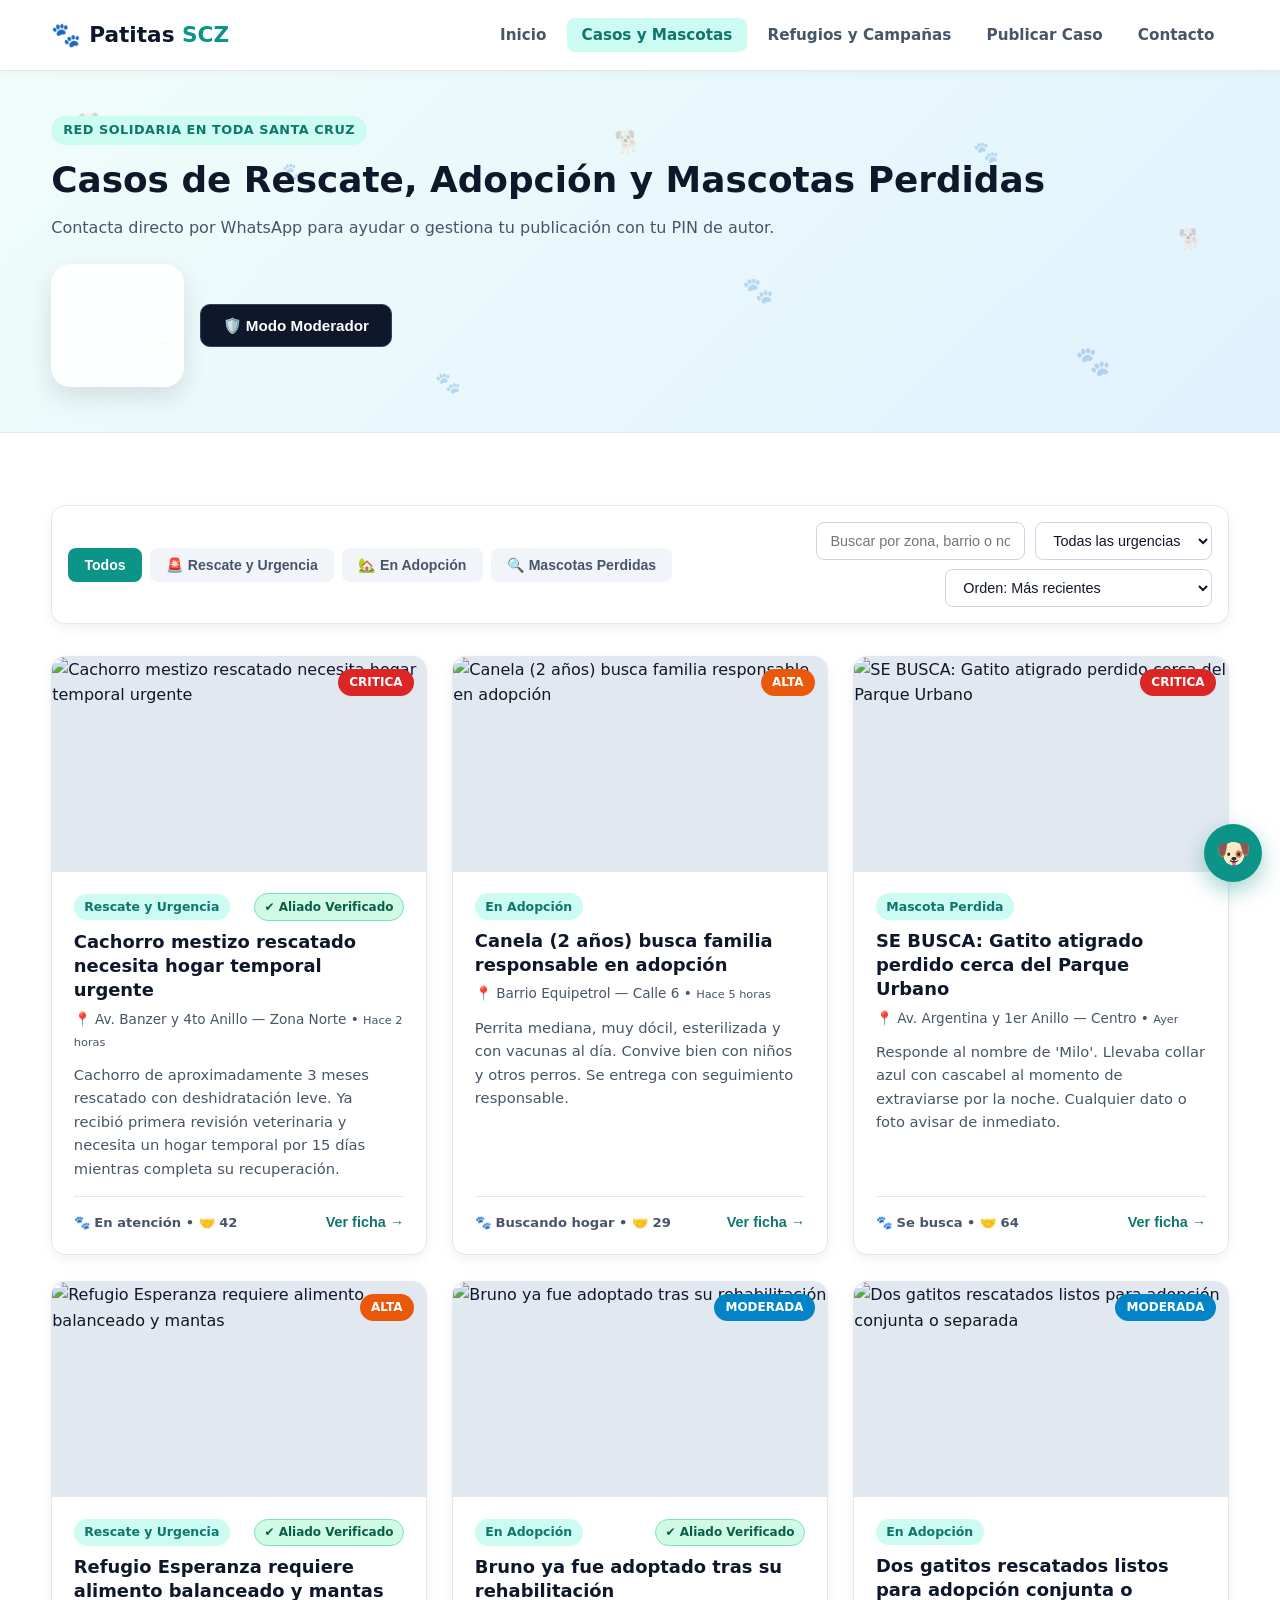
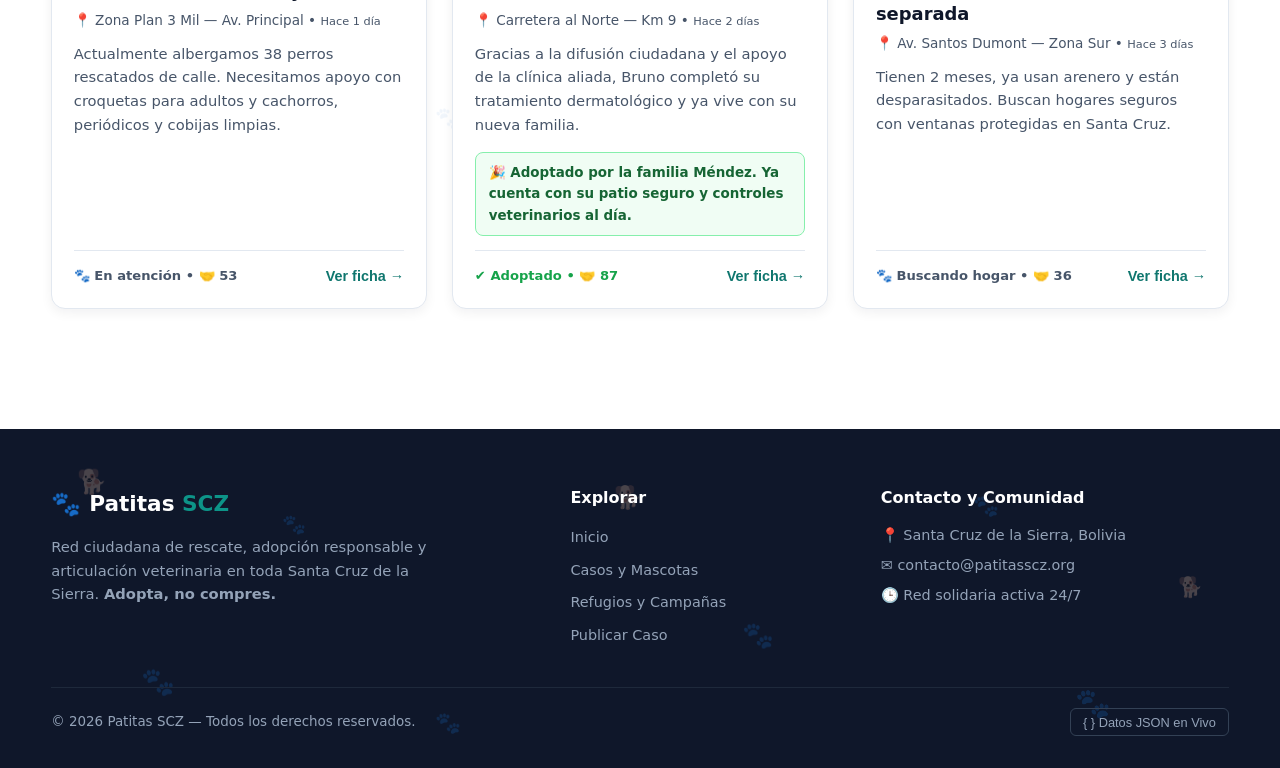
==== commit 15556574: "Add files via upload" ====
--- a/casos.html
+++ b/casos.html
@@ -5,7 +5,7 @@
   <meta name="viewport" content="width=device-width, initial-scale=1.0">
   <title>Casos y Mascotas — Patitas SCZ</title>
   <link rel="stylesheet" href="styles.css">
-  <script src="https://unpkg.com/@lottiefiles/lottie-player@latest/dist/lottie-player.js" defer></script>
+  <script src="https://unpkg.com/@lottiefiles/lottie-player@1.5.7/dist/lottie-player.js" defer></script>
   <script src="https://cdn.jsdelivr.net/npm/canvas-confetti@1.9.3/dist/confetti.browser.min.js" defer></script>
 </head>
 <body>
@@ -13,7 +13,7 @@
   <!-- BARRA DE PROGRESO DE LECTURA -->
   <div class="scroll-progress-bar" id="scroll-progress"></div>
 
-  <!-- BARRA DE NAVEGACIÓN -->
+  <!-- BARRA DE NAVEGACIÓN (NAVEGA EN LA MISMA VENTANA) -->
   <header class="navbar">
     <div class="container nav-container">
       <a href="index.html" class="brand">
--- a/styles.css
+++ b/styles.css
@@ -1,34 +1,61 @@
+/* =========================================================
+   PATITAS SCZ — HOJA DE ESTILOS COMPLETA Y ORDENADA
+   ========================================================= */
+
+/* 1. VARIABLES INSTITUCIONALES Y RESETEO */
 :root {
   --primary: #0d9488;
   --primary-dark: #0f766e;
   --primary-light: #ccfbf1;
-  --accent: #f97316;
-  --whatsapp: #16a34a;
-  --whatsapp-dark: #15803d;
-  --bg-body: #f8fafc;
-  --bg-card: #ffffff;
+  --accent: #f59e0b;
+  --accent-light: #fef3c7;
   --text-main: #0f172a;
   --text-muted: #475569;
+  --bg-body: #ffffff;
+  --bg-light: #f1f5f9;
   --border: #e2e8f0;
   --danger: #dc2626;
-  --warning: #d97706;
-  --success: #059669;
+  --success: #16a34a;
   --radius: 14px;
-  --shadow: 0 10px 25px -5px rgba(15, 23, 42, 0.07);
+  --shadow-sm: 0 4px 12px rgba(15, 23, 42, 0.06);
+  --shadow-md: 0 10px 25px rgba(15, 23, 42, 0.1);
   --transition: all 0.25s ease;
 }
 
-* {
+*, *::before, *::after {
   box-sizing: border-box;
   margin: 0;
   padding: 0;
 }
 
+[hidden] {
+  display: none !important;
+}
+
+html {
+  scroll-behavior: smooth;
+}
+
 body {
-  font-family: system-ui, -apple-system, 'Segoe UI', Roboto, sans-serif;
+  font-family: 'Segoe UI', system-ui, -apple-system, sans-serif;
+  color: var(--text-main);
   background-color: var(--bg-body);
-  color: var(--text-main);
   line-height: 1.6;
+  overflow-x: hidden;
+}
+
+img {
+  max-width: 100%;
+  display: block;
+}
+
+a {
+  text-decoration: none;
+  color: inherit;
+}
+
+ul {
+  list-style: none;
 }
 
 .container {
@@ -37,1428 +64,204 @@
   margin: 0 auto;
 }
 
-/* =========================================================
-   ANIMACIONES DE MASCOTAS Y HUELLAS
-   ========================================================= */
-@keyframes pawWag {
-  0%, 100% { transform: rotate(0deg) scale(1); }
-  25% { transform: rotate(-14deg) scale(1.1); }
-  75% { transform: rotate(14deg) scale(1.1); }
-}
-
-@keyframes petBob {
-  0%, 100% { transform: translateY(0); }
-  50% { transform: translateY(-6px); }
-}
-
-@keyframes floatPawDrift {
-  0% { transform: translateY(0px) rotate(0deg); opacity: 0.14; }
-  50% { transform: translateY(-18px) rotate(12deg); opacity: 0.26; }
-  100% { transform: translateY(0px) rotate(0deg); opacity: 0.14; }
-}
-
-@keyframes urgentPulse {
-  0%, 100% { box-shadow: 0 0 0 0 rgba(220, 38, 38, 0.45); }
-  50% { box-shadow: 0 0 0 7px rgba(220, 38, 38, 0); }
-}
-
-.paw-wag {
-  display: inline-block;
-  animation: pawWag 2.8s ease-in-out infinite;
-}
-
-.pet-bob {
-  animation: petBob 2.4s ease-in-out infinite;
-}
-
-.pet-bob:hover {
-  animation: pawWag 0.6s ease-in-out infinite;
-}
-
-/* NAVBAR */
-.navbar {
-  background: rgba(255, 255, 255, 0.96);
-  border-bottom: 1px solid var(--border);
-  position: sticky;
-  top: 0;
-  z-index: 100;
-}
-
-.nav-container {
-  display: flex;
-  align-items: center;
-  justify-content: space-between;
-  height: 70px;
-}
-
-.brand {
-  display: flex;
-  align-items: center;
-  gap: 0.55rem;
-  text-decoration: none;
-  color: var(--text-main);
-  font-size: 1.3rem;
-}
-
-.brand-icon {
-  font-size: 1.5rem;
-}
-
-.brand strong {
-  color: var(--primary);
-}
-
-.nav-list {
-  display: flex;
-  list-style: none;
-  gap: 1.5rem;
-}
-
-.nav-link {
-  text-decoration: none;
-  color: var(--text-muted);
-  font-weight: 600;
-  font-size: 0.95rem;
-  padding: 0.4rem 0.2rem;
-  border-bottom: 2px solid transparent;
-  transition: var(--transition);
-}
-
-.nav-link:hover,
-.nav-link.active {
-  color: var(--primary);
-  border-bottom-color: var(--primary);
-}
-
-.nav-toggle {
-  display: none;
-  background: none;
-  border: 1px solid var(--border);
-  font-size: 1.4rem;
-  padding: 0.3rem 0.65rem;
-  border-radius: 8px;
-  cursor: pointer;
-}
-
-/* BOTONES */
-.btn {
-  display: inline-flex;
-  align-items: center;
-  justify-content: center;
-  gap: 0.45rem;
-  padding: 0.72rem 1.25rem;
-  border-radius: 10px;
-  font-weight: 600;
-  font-size: 0.93rem;
-  text-decoration: none;
-  cursor: pointer;
-  border: 1px solid transparent;
-  transition: var(--transition);
-}
-
-.btn-sm {
-  padding: 0.48rem 0.9rem;
-  font-size: 0.84rem;
-}
-
-.btn-block {
-  width: 100%;
-}
-
-.btn-primary {
-  background-color: var(--primary);
-  color: #ffffff;
-}
-
-.btn-primary:hover {
-  background-color: var(--primary-dark);
-  transform: translateY(-1px);
-}
-
-.btn-whatsapp {
-  background-color: var(--whatsapp);
-  color: #ffffff;
-}
-
-.btn-whatsapp:hover {
-  background-color: var(--whatsapp-dark);
-  transform: translateY(-1px);
-}
-
-.btn-secondary {
-  background-color: #ffffff;
-  color: var(--text-main);
-  border-color: var(--border);
-}
-
-.btn-secondary:hover {
-  background-color: #f1f5f9;
-}
-
-.btn-success-outline {
-  background-color: #ecfdf5;
-  color: var(--success);
-  border-color: var(--success);
-}
-
-.btn-success-outline:hover:not(:disabled) {
-  background-color: var(--success);
-  color: #ffffff;
-}
-
-.btn-success-outline:disabled {
-  opacity: 0.7;
-  cursor: default;
-}
-
-.btn-danger-outline {
-  background-color: #fef2f2;
-  color: var(--danger);
-  border-color: var(--danger);
-}
-
-.btn-danger-outline:hover {
-  background-color: var(--danger);
-  color: #ffffff;
-}
-
-/* HERO */
-.hero {
-  position: relative;
-  overflow: hidden;
-  padding: 4rem 0 3.5rem;
-  background: linear-gradient(135deg, #f0fdfa 0%, #ffffff 60%, #fff7ed 100%);
-  border-bottom: 1px solid var(--border);
-}
-
-.floating-paws-bg {
-  position: absolute;
-  top: 0;
-  right: 0;
-  bottom: 0;
-  left: 0;
-  pointer-events: none;
-  z-index: 0;
-}
-
-.fpaw {
-  position: absolute;
-  font-size: 2rem;
-  animation: floatPawDrift 5s ease-in-out infinite;
-}
-
-.fpaw.p1 { top: 12%; left: 6%; animation-delay: 0s; }
-.fpaw.p2 { top: 68%; left: 4%; animation-delay: 1.2s; font-size: 2.3rem; }
-.fpaw.p3 { top: 18%; left: 46%; animation-delay: 2.1s; }
-.fpaw.p4 { bottom: 12%; right: 44%; animation-delay: 0.8s; font-size: 2.2rem; }
-.fpaw.p5 { top: 10%; right: 5%; animation-delay: 1.7s; }
-
-.hero-grid {
-  position: relative;
-  z-index: 1;
-  display: grid;
-  grid-template-columns: 1.1fr 0.9fr;
-  gap: 2.5rem;
-  align-items: center;
-}
-
-.hero-badge {
-  display: inline-block;
-  background: var(--primary-light);
-  color: var(--primary-dark);
-  font-weight: 700;
-  font-size: 0.82rem;
-  padding: 0.35rem 0.85rem;
-  border-radius: 999px;
-  margin-bottom: 1rem;
-}
-
-.hero h1 {
-  font-size: 2.45rem;
-  font-size: clamp(2rem, 3.8vw, 2.85rem);
-  line-height: 1.18;
-  margin-bottom: 1rem;
-  color: var(--text-main);
-}
-
-.hero-lead {
-  color: var(--text-muted);
-  font-size: 1.05rem;
-  margin-bottom: 1.6rem;
-}
-
-.hero-actions {
-  display: flex;
-  flex-wrap: wrap;
-  gap: 0.85rem;
-  margin-bottom: 2rem;
-}
-
-.hero-stats {
-  display: flex;
-  gap: 2rem;
-  padding-top: 1.2rem;
-  border-top: 1px solid var(--border);
-}
-
-.stat-item strong {
-  display: block;
-  font-size: 1.6rem;
-  color: var(--primary);
-  line-height: 1.1;
-}
-
-.stat-item span {
-  font-size: 0.85rem;
-  color: var(--text-muted);
-}
-
-.hero-visual {
-  position: relative;
-}
-
-.hero-img {
-  width: 100%;
-  height: 380px;
-  object-fit: cover;
-  border-radius: 20px;
-  box-shadow: var(--shadow);
-}
-
-.hero-floating-card {
-  position: absolute;
-  bottom: 16px;
-  left: 16px;
-  right: 16px;
-  background: rgba(255, 255, 255, 0.96);
-  padding: 0.85rem 1.1rem;
-  border-radius: 12px;
-  display: flex;
-  align-items: center;
-  gap: 0.75rem;
-  box-shadow: 0 8px 20px rgba(0, 0, 0, 0.1);
-}
-
-.floating-dot {
-  width: 12px;
-  height: 12px;
-  background: var(--success);
-  border-radius: 50%;
-  flex-shrink: 0;
-}
-
-.hero-floating-card small {
-  display: block;
-  color: var(--text-muted);
-}
-
-/* SECCIONES Y BANNER MODERADOR */
 .section {
-  padding: 4rem 0;
+  padding: 4.5rem 0;
 }
 
 .bg-light {
-  background-color: #f1f5f9;
-}
-
-.page-banner {
-  background: linear-gradient(135deg, #0f766e, #0d9488);
-  color: #ffffff;
-  padding: 3rem 0;
-}
-
-.banner-flex {
-  display: flex;
-  justify-content: space-between;
-  align-items: center;
-  flex-wrap: wrap;
-  gap: 1.2rem;
-}
-
-.btn-mod-banner {
-  background: rgba(255, 255, 255, 0.18);
-  color: #ffffff;
-  border: 1px solid rgba(255, 255, 255, 0.45);
-}
-
-.btn-mod-banner:hover {
-  background: rgba(255, 255, 255, 0.28);
-}
-
-.mod-count {
-  background: var(--accent);
-  color: #ffffff;
-  font-size: 0.75rem;
-  font-weight: 800;
-  padding: 0.15rem 0.5rem;
-  border-radius: 999px;
-}
-
-.mod-status-bar {
-  background: #fef3c7;
-  border-bottom: 1px solid #f59e0b;
-  color: #78350f;
-  padding: 0.75rem 0;
-  font-size: 0.92rem;
-}
-
-.mod-status-flex {
-  display: flex;
-  justify-content: space-between;
-  align-items: center;
-  flex-wrap: wrap;
-  gap: 0.8rem;
-}
-
-.page-banner .section-tag {
-  background: rgba(255, 255, 255, 0.2);
-  color: #ffffff;
-}
-
-.page-banner h1 {
-  font-size: 2.05rem;
-  margin: 0.4rem 0;
-}
-
-.page-banner p {
-  opacity: 0.92;
-  max-width: 680px;
-}
-
-.section-tag {
-  display: inline-block;
-  background: var(--primary-light);
-  color: var(--primary-dark);
-  font-weight: 700;
-  font-size: 0.8rem;
-  text-transform: uppercase;
-  letter-spacing: 0.04em;
-  padding: 0.28rem 0.75rem;
-  border-radius: 999px;
-  margin-bottom: 0.6rem;
-}
-
-.section-header {
-  max-width: 720px;
-  margin: 0 auto 2.5rem;
+  background-color: var(--bg-light);
 }
 
 .text-center {
   text-align: center;
 }
 
-.section-header h2 {
-  font-size: 1.95rem;
-  margin-bottom: 0.65rem;
-}
-
-.section-header p {
-  color: var(--text-muted);
-}
-
-.section-header-flex {
-  display: flex;
-  align-items: flex-end;
-  justify-content: space-between;
-  flex-wrap: wrap;
-  gap: 1rem;
-  margin-bottom: 2rem;
-}
-
-/* CICLO DE SOLUCIÓN (3 PASOS) */
-.cycle-grid {
-  display: grid;
-  grid-template-columns: repeat(auto-fit, minmax(270px, 1fr));
-  gap: 1.5rem;
-}
-
-.cycle-card {
-  background: var(--bg-card);
-  border: 1px solid var(--border);
-  border-radius: var(--radius);
-  padding: 1.75rem;
-  box-shadow: var(--shadow);
-  transition: var(--transition);
-}
-
-.cycle-card:hover {
-  transform: translateY(-4px);
-  border-color: var(--primary);
-}
-
-.cycle-step {
-  display: inline-flex;
-  align-items: center;
-  justify-content: center;
-  width: 42px;
-  height: 42px;
-  border-radius: 10px;
-  background: var(--primary-light);
-  color: var(--primary-dark);
-  font-weight: 800;
-  font-size: 1rem;
-  margin-bottom: 1rem;
-}
-
-.cycle-card h3 {
-  font-size: 1.15rem;
-  margin-bottom: 0.5rem;
-}
-
-.cycle-card p {
-  color: var(--text-muted);
-  font-size: 0.95rem;
-}
-
-/* CONTROLES Y FILTROS */
-.controls-bar {
-  display: flex;
-  flex-wrap: wrap;
-  justify-content: space-between;
-  align-items: center;
-  gap: 1rem;
-  margin-bottom: 2rem;
-  background: #ffffff;
-  padding: 1rem 1.2rem;
-  border-radius: var(--radius);
-  border: 1px solid var(--border);
-}
-
-.filter-buttons {
-  display: flex;
-  flex-wrap: wrap;
-  gap: 0.5rem;
-}
-
-.filter-btn {
-  padding: 0.5rem 0.95rem;
-  border-radius: 999px;
-  border: 1px solid var(--border);
-  background: #f8fafc;
-  color: var(--text-muted);
-  font-weight: 600;
-  font-size: 0.88rem;
-  cursor: pointer;
-  transition: var(--transition);
-}
-
-.filter-btn:hover,
-.filter-btn.active {
-  background: var(--primary);
-  color: #ffffff;
-  border-color: var(--primary);
-}
-
-.search-sort-group {
-  display: flex;
-  flex-wrap: wrap;
-  gap: 0.6rem;
-}
-
-.input-control {
-  padding: 0.55rem 0.85rem;
-  border: 1px solid var(--border);
-  border-radius: 8px;
-  font-size: 0.9rem;
-  font-family: inherit;
-  background: #ffffff;
-}
-
-/* TARJETAS DE CASOS */
-.cards-grid {
-  display: grid;
-  grid-template-columns: repeat(auto-fill, minmax(310px, 1fr));
-  gap: 1.5rem;
-}
-
-@keyframes cardPopIn {
-  from { opacity: 0; transform: translateY(12px); }
-  to { opacity: 1; transform: translateY(0); }
-}
-
-.report-card {
-  background: var(--bg-card);
-  border: 1px solid var(--border);
-  border-radius: var(--radius);
-  overflow: hidden;
-  display: flex;
-  flex-direction: column;
-  box-shadow: var(--shadow);
-  animation: cardPopIn 0.35s ease backwards;
-  transition: var(--transition);
-}
-
-.report-card.is-pending-card {
-  border: 2px dashed #f59e0b;
-  background: #fffbeb;
-}
-
-.report-card:hover {
-  transform: translateY(-4px);
-}
-
-.card-img-box {
-  position: relative;
-  height: 205px;
-  background: #e2e8f0;
-}
-
-.card-img-box img {
-  width: 100%;
-  height: 100%;
-  object-fit: cover;
-}
-
-.badge-urgencia {
-  position: absolute;
-  top: 12px;
-  right: 12px;
-  padding: 0.25rem 0.7rem;
-  border-radius: 999px;
-  font-size: 0.75rem;
-  font-weight: 700;
-  text-transform: uppercase;
-  color: #ffffff;
-}
-
-.badge-pending-overlay {
-  position: absolute;
-  top: 12px;
-  left: 12px;
-  padding: 0.25rem 0.7rem;
-  border-radius: 999px;
-  font-size: 0.74rem;
-  font-weight: 700;
-  background: #f59e0b;
-  color: #ffffff;
-}
-
-.urg-critica {
-  background: var(--danger);
-  animation: urgentPulse 2s infinite;
-}
-
-.urg-alta {
-  background: var(--accent);
-}
-
-.urg-moderada {
-  background: #0284c7;
-}
-
-.card-body {
-  padding: 1.25rem;
-  display: flex;
-  flex-direction: column;
-  flex-grow: 1;
-}
-
-.card-category {
-  font-size: 0.78rem;
-  font-weight: 700;
-  color: var(--primary);
-  text-transform: uppercase;
-  margin-bottom: 0.35rem;
-}
-
-.card-title {
-  font-size: 1.12rem;
-  margin-bottom: 0.45rem;
-  line-height: 1.35;
-}
-
-.card-zone {
-  font-size: 0.85rem;
-  color: var(--text-muted);
-  margin-bottom: 0.65rem;
-}
-
-.card-desc {
-  font-size: 0.92rem;
-  color: var(--text-muted);
-  margin-bottom: 0.95rem;
-  flex-grow: 1;
-}
-
-.card-closing-note {
-  background: #dcfce7;
-  color: #166534;
-  font-size: 0.82rem;
-  font-weight: 600;
-  padding: 0.45rem 0.65rem;
-  border-radius: 8px;
-  margin-bottom: 0.85rem;
-}
-
-.card-footer {
-  display: flex;
-  align-items: center;
-  justify-content: space-between;
-  padding-top: 0.85rem;
-  border-top: 1px solid var(--border);
-  gap: 0.5rem;
-}
-
-.status-tag {
-  font-size: 0.8rem;
-  font-weight: 600;
-  padding: 0.25rem 0.6rem;
-  border-radius: 6px;
-  background: #f1f5f9;
-  color: var(--text-main);
-}
-
-.status-tag.is-resolved {
-  background: #dcfce7;
-  color: #166534;
-}
-
-.btn-detail {
-  background: none;
-  border: none;
-  color: var(--primary);
-  font-weight: 700;
-  font-size: 0.88rem;
-  cursor: pointer;
-}
-
-.btn-detail:hover {
-  text-decoration: underline;
-}
-
-/* DIRECTORIO REFUGIOS Y CAMPAÑAS */
-.guides-grid {
-  display: grid;
-  grid-template-columns: repeat(auto-fill, minmax(320px, 1fr));
-  gap: 1.5rem;
-}
-
-.guide-card {
-  background: #ffffff;
-  border: 1px solid var(--border);
-  border-radius: var(--radius);
-  padding: 1.5rem;
-  box-shadow: var(--shadow);
-}
-
-.guide-top-badges {
-  display: flex;
-  flex-wrap: wrap;
-  gap: 0.45rem;
-  margin-bottom: 0.75rem;
-}
-
-.guide-badge {
-  display: inline-block;
-  background: var(--primary-light);
-  color: var(--primary-dark);
-  font-size: 0.78rem;
-  font-weight: 700;
-  padding: 0.25rem 0.65rem;
-  border-radius: 6px;
-}
-
-.verified-seal {
-  display: inline-flex;
-  align-items: center;
-  gap: 0.25rem;
-  background: #dbeafe;
-  color: #1d4ed8;
-  font-size: 0.76rem;
-  font-weight: 700;
-  padding: 0.25rem 0.65rem;
-  border-radius: 6px;
-}
-
-.guide-card h3 {
-  font-size: 1.15rem;
-  margin-bottom: 0.6rem;
-}
-
-.guide-meta {
-  font-size: 0.88rem;
-  color: var(--text-main);
-  margin-bottom: 0.35rem;
-}
-
-.guide-detail {
-  margin-top: 0.75rem;
-  font-size: 0.92rem;
-  color: var(--text-muted);
-}
-
-/* FORMULARIOS */
-.form-section-grid {
-  display: grid;
-  grid-template-columns: 0.95fr 1.05fr;
-  gap: 2.5rem;
-  align-items: start;
-}
-
-.form-info h2 {
-  font-size: 1.85rem;
-  margin-bottom: 0.8rem;
-}
-
-.form-info p {
-  color: var(--text-muted);
-  margin-bottom: 1.2rem;
-}
-
-.checklist {
-  list-style: none;
-  display: flex;
-  flex-direction: column;
-  gap: 0.75rem;
-}
-
-.checklist li {
-  color: var(--text-main);
-}
-
-.report-form {
-  background: #ffffff;
-  padding: 2rem;
-  border-radius: var(--radius);
-  border: 1px solid var(--border);
-  box-shadow: var(--shadow);
-}
-
-.report-form h3 {
-  margin-bottom: 1.2rem;
-  font-size: 1.3rem;
-}
-
-.form-row {
-  display: grid;
-  grid-template-columns: 1fr 1fr;
-  gap: 1rem;
-}
-
-.form-group {
-  margin-bottom: 1rem;
-}
-
-.form-group label {
-  display: block;
-  font-weight: 600;
-  font-size: 0.9rem;
-  margin-bottom: 0.35rem;
-}
-
-.form-group input[type="text"],
-.form-group input[type="email"],
-.form-group input[type="password"],
-.form-group select,
-.form-group textarea {
-  width: 100%;
-  padding: 0.68rem 0.85rem;
-  border: 1px solid var(--border);
-  border-radius: 8px;
-  font-family: inherit;
-  font-size: 0.95rem;
-  transition: var(--transition);
-}
-
-.form-group input:focus,
-.form-group select:focus,
-.form-group textarea:focus {
-  outline: none;
-  border-color: var(--primary);
-  box-shadow: 0 0 0 3px rgba(13, 148, 136, 0.14);
-}
-
-.img-preview-box {
-  margin-top: 0.75rem;
-  border-radius: 10px;
-  overflow: hidden;
-  border: 1px solid var(--border);
-  max-height: 190px;
-}
-
-.img-preview-box img {
-  width: 100%;
-  height: 190px;
-  object-fit: cover;
-}
-
-.form-error {
-  color: var(--danger);
-  font-weight: 600;
-  font-size: 0.9rem;
-  margin-bottom: 0.85rem;
-}
-
-.contact-success {
-  background-color: var(--primary-light);
-  color: var(--primary-dark);
-  border: 1px solid var(--primary);
-  padding: 0.85rem 1rem;
-  border-radius: 8px;
-  font-size: 0.9rem;
-  font-weight: 600;
-  margin-bottom: 1rem;
-}
-
-/* MODALES (COMPATIBLES CON NAVEGADORES ANTIGUOS Y MODERNOS) */
-.modal-overlay {
-  position: fixed;
-  top: 0;
-  right: 0;
-  bottom: 0;
-  left: 0;
-  background: rgba(15, 23, 42, 0.68);
-  display: flex;
-  align-items: center;
-  justify-content: center;
-  padding: 1rem;
-  z-index: 200;
-}
-
-.modal-overlay[hidden] {
-  display: none !important;
-}
-
-.modal-box {
-  background: #ffffff;
-  border-radius: 16px;
-  max-width: 660px;
-  width: 100%;
-  max-height: 92vh;
-  overflow-y: auto;
-  position: relative;
-  box-shadow: 0 25px 50px -12px rgba(0, 0, 0, 0.25);
-}
-
-.modal-close {
-  position: absolute;
-  top: 12px;
-  right: 12px;
-  width: 36px;
-  height: 36px;
-  border-radius: 50%;
-  border: none;
-  background: rgba(255, 255, 255, 0.95);
-  font-size: 1.4rem;
-  cursor: pointer;
-  z-index: 5;
-}
-
-.modal-img {
-  width: 100%;
-  height: 240px;
-  object-fit: cover;
-}
-
-.modal-body {
-  padding: 1.5rem;
-}
-
-.modal-badges {
-  display: flex;
-  flex-wrap: wrap;
-  gap: 0.5rem;
-  margin-bottom: 0.65rem;
-}
-
-.badge-cat,
-.badge-urg,
-.badge-state {
-  font-size: 0.78rem;
-  font-weight: 700;
-  padding: 0.25rem 0.65rem;
-  border-radius: 999px;
-}
-
-.badge-cat {
-  background: var(--primary-light);
-  color: var(--primary-dark);
-}
-
-.badge-urg {
-  background: #ffedd5;
-  color: #9a3412;
-  text-transform: capitalize;
-}
-
-.badge-state {
-  background: #e2e8f0;
-  color: #1e293b;
-}
-
-.modal-meta {
-  color: var(--text-muted);
-  font-size: 0.9rem;
-  margin: 0.35rem 0 0.75rem;
-}
-
-.happy-ending-box {
-  background: #dcfce7;
-  border: 1px solid #22c55e;
-  color: #14532d;
-  padding: 0.75rem 0.95rem;
-  border-radius: 10px;
-  font-size: 0.92rem;
-  font-weight: 600;
-  margin-bottom: 0.85rem;
-}
-
-.modal-contact-box {
-  background: #f0fdfa;
-  border: 1px solid #99f6e4;
-  padding: 0.6rem 0.85rem;
-  border-radius: 8px;
-  font-size: 0.92rem;
-  margin-bottom: 0.85rem;
-}
-
-.modal-desc {
-  color: var(--text-main);
-  margin-bottom: 1.15rem;
-}
-
-.modal-direct-actions {
-  display: flex;
-  flex-wrap: wrap;
-  gap: 0.55rem;
-  padding-bottom: 1rem;
-  margin-bottom: 1rem;
-  border-bottom: 1px solid var(--border);
-}
-
-.inline-action-box {
-  background: #f8fafc;
-  border: 1px solid var(--border);
-  border-radius: 10px;
-  padding: 0.95rem;
-  margin-bottom: 1rem;
-}
-
-.inline-action-box.cierre-box {
-  background: #ecfdf5;
-  border-color: #6ee7b7;
-}
-
-.inline-box-title {
-  font-weight: 700;
-  font-size: 0.95rem;
-  margin-bottom: 0.25rem;
-}
-
-.inline-box-desc {
-  font-size: 0.85rem;
-  color: var(--text-muted);
-  margin-bottom: 0.6rem;
-}
-
-.inline-box-row {
-  display: flex;
-  flex-wrap: wrap;
-  gap: 0.5rem;
-  align-items: center;
-}
-
-.modal-footer-actions {
-  display: flex;
-  flex-wrap: wrap;
-  gap: 0.55rem;
-}
-
-/* VISOR JSON */
-.modal-json-box {
-  max-width: 780px;
-}
-
-.json-header {
-  display: flex;
-  justify-content: space-between;
-  align-items: center;
-  flex-wrap: wrap;
-  gap: 0.75rem;
-  margin-bottom: 1rem;
-  padding-right: 2rem;
-}
-
-.json-code {
-  background: #0f172a;
-  color: #38bdf8;
-  padding: 1rem;
-  border-radius: 10px;
-  font-size: 0.82rem;
-  overflow-x: auto;
-  max-height: 420px;
-}
-
-/* FOOTER */
-.footer {
-  background: #0f172a;
-  color: #cbd5e1;
-  padding: 3rem 0;
-  margin-top: 2rem;
-}
-
-.footer-grid {
-  display: grid;
-  grid-template-columns: 1.3fr 0.8fr 1fr;
-  gap: 2rem;
-}
-
-.footer-brand {
-  color: #ffffff;
-  margin-bottom: 0.6rem;
-}
-
-.footer-desc {
-  font-size: 0.9rem;
-  max-width: 340px;
-}
-
-.footer h4 {
-  color: #ffffff;
-  margin-bottom: 0.75rem;
-}
-
-.footer-links ul {
-  list-style: none;
-  display: flex;
-  flex-direction: column;
-  gap: 0.45rem;
-}
-
-.footer-links a {
-  color: #cbd5e1;
-  text-decoration: none;
-  font-size: 0.9rem;
-}
-
-.footer-links a:hover {
-  color: #ffffff;
-}
-
-.footer-tech p {
-  font-size: 0.88rem;
-  margin-bottom: 0.85rem;
-}
-
-/* CHATBOT */
-.chatbot-widget {
-  position: fixed;
-  bottom: 20px;
-  right: 20px;
-  z-index: 150;
-}
-
-.chatbot-toggle {
-  width: 56px;
-  height: 56px;
-  border-radius: 50%;
-  background: var(--primary);
-  color: #ffffff;
-  border: none;
-  font-size: 1.65rem;
-  cursor: pointer;
-  box-shadow: 0 10px 25px rgba(13, 148, 136, 0.35);
-}
-
-.chatbot-window {
-  position: absolute;
-  bottom: 68px;
-  right: 0;
-  width: 320px;
-  background: #ffffff;
-  border: 1px solid var(--border);
-  border-radius: 14px;
-  box-shadow: 0 20px 35px rgba(0, 0, 0, 0.16);
-  overflow: hidden;
-}
-
-.chatbot-window[hidden] {
-  display: none !important;
-}
-
-.chatbot-header {
-  background: var(--primary);
-  color: #ffffff;
-  padding: 0.85rem 1rem;
-  display: flex;
-  justify-content: space-between;
-  align-items: center;
-}
-
-.chatbot-header button {
-  background: none;
-  border: none;
-  color: #ffffff;
-  font-size: 1.3rem;
-  cursor: pointer;
-}
-
-.chatbot-messages {
-  padding: 0.85rem;
-  max-height: 220px;
-  overflow-y: auto;
-  display: flex;
-  flex-direction: column;
-  gap: 0.6rem;
-  font-size: 0.88rem;
-}
-
-.chat-msg {
-  padding: 0.6rem 0.8rem;
-  border-radius: 10px;
-  background: #f1f5f9;
-}
-
-.chat-msg.user {
-  background: var(--primary-light);
-  color: var(--primary-dark);
-  align-self: flex-end;
-}
-
-.chatbot-options {
-  padding: 0.75rem;
-  border-top: 1px solid var(--border);
-  display: flex;
-  flex-direction: column;
-  gap: 0.45rem;
-}
-
-.chat-opt-btn {
-  text-align: left;
-  background: #ffffff;
-  border: 1px solid var(--border);
-  padding: 0.45rem 0.65rem;
-  border-radius: 8px;
-  font-size: 0.82rem;
-  cursor: pointer;
-}
-
-.chat-opt-btn:hover {
-  background: var(--primary-light);
-  border-color: var(--primary);
-}
-
-/* RESPONSIVE */
-@media (max-width: 860px) {
-  .hero-grid,
-  .form-section-grid,
-  .footer-grid {
-    grid-template-columns: 1fr;
-  }
-
-  .nav-toggle {
-    display: block;
-  }
-
-  .nav-menu {
-    display: none;
-    position: absolute;
-    top: 70px;
-    left: 0;
-    right: 0;
-    background: #ffffff;
-    border-bottom: 1px solid var(--border);
-    padding: 1rem 4%;
-  }
-
-  .nav-menu.open {
-    display: block;
-  }
-
-  .nav-list {
-    flex-direction: column;
-    gap: 0.8rem;
-  }
-
-  .form-row {
-    grid-template-columns: 1fr;
-  }
-}
-/* Fila de categoría y sello de aliado verificado en tarjetas */
-.card-category-row {
-  display: flex;
-  align-items: center;
-  justify-content: space-between;
-  flex-wrap: wrap;
-  gap: 0.4rem;
-  margin-bottom: 0.4rem;
-}
-
-.card-category-row .card-category {
-  margin-bottom: 0;
-}
-/* MEJORAS DEL FOOTER */
-.footer-contact p {
-  font-size: 0.9rem;
-  margin-bottom: 0.45rem;
-}
-
-.footer-bottom {
-  margin-top: 2rem;
-  padding-top: 1.25rem;
-  border-top: 1px solid #1e293b;
-  display: flex;
-  justify-content: space-between;
-  align-items: center;
-  flex-wrap: wrap;
-  gap: 0.8rem;
-  font-size: 0.84rem;
-  color: #94a3b8;
-}
-
-.btn-json-discrete {
-  background: transparent;
-  color: #94a3b8;
-  border: 1px solid #334155;
-  padding: 0.35rem 0.75rem;
-  border-radius: 6px;
-  font-size: 0.8rem;
-  cursor: pointer;
-  transition: var(--transition);
-}
-
-.btn-json-discrete:hover {
-  color: #ffffff;
-  border-color: var(--primary);
-}
 /* =========================================================
-   MEJORAS DINÁMICAS, MASCOTA INTERACTIVA Y FOOTER
+   2. BARRA DE PROGRESO SUPERIOR Y NAVEGACIÓN
    ========================================================= */
-
-/* 1. Barra de progreso superior */
 .scroll-progress-bar {
   position: fixed;
   top: 0;
   left: 0;
   height: 4px;
   width: 0%;
-  background: linear-gradient(90deg, #0d9488, #f59e0b);
+  background: linear-gradient(90deg, var(--primary), var(--accent));
   z-index: 9999;
   transition: width 0.1s ease-out;
 }
 
-/* 2. Aparición fluida al hacer scroll (con respaldo seguro) */
-body.js-scroll-ready .reveal-item {
-  opacity: 0;
-  transform: translateY(26px);
-  transition: opacity 0.65s cubic-bezier(0.22, 1, 0.36, 1), transform 0.65s cubic-bezier(0.22, 1, 0.36, 1);
-}
-
-body.js-scroll-ready .reveal-item.is-visible {
-  opacity: 1;
-  transform: translateY(0);
-}
-
-/* 3. Mascota caricatura interactiva en portada */
-.hero-visual {
-  position: relative;
-}
-
-.cartoon-pet-wrapper {
-  position: absolute;
-  top: -42px;
-  right: 14px;
-  width: 140px;
-  z-index: 4;
+.navbar {
+  position: sticky;
+  top: 0;
+  z-index: 1000;
+  background: rgba(255, 255, 255, 0.95);
+  backdrop-filter: blur(10px);
+  border-bottom: 1px solid var(--border);
+  box-shadow: 0 2px 10px rgba(15, 23, 42, 0.04);
+}
+
+.nav-container {
+  display: flex;
+  align-items: center;
+  justify-content: space-between;
+  min-height: 70px;
+}
+
+.brand {
+  display: inline-flex;
+  align-items: center;
+  gap: 0.5rem;
+  font-size: 1.35rem;
+  font-weight: 700;
+  color: var(--text-main);
+}
+
+.brand strong {
+  color: var(--primary);
+}
+
+.brand-icon {
+  font-size: 1.5rem;
+  display: inline-block;
+}
+
+.paw-wag {
+  animation: pawBrandWag 2.8s ease-in-out infinite;
+}
+
+@keyframes pawBrandWag {
+  0%, 100% { transform: rotate(0deg); }
+  25% { transform: rotate(-12deg) scale(1.08); }
+  75% { transform: rotate(12deg) scale(1.08); }
+}
+
+.nav-list {
+  display: flex;
+  align-items: center;
+  gap: 0.4rem;
+}
+
+.nav-link {
+  padding: 0.5rem 0.9rem;
+  border-radius: 8px;
+  font-weight: 600;
+  font-size: 0.95rem;
+  color: var(--text-muted);
+  transition: var(--transition);
+}
+
+.nav-link:hover,
+.nav-link.active {
+  color: var(--primary-dark);
+  background: var(--primary-light);
+}
+
+.nav-toggle {
+  display: none;
+  background: transparent;
+  border: 1px solid var(--border);
+  border-radius: 8px;
+  padding: 0.4rem 0.7rem;
+  font-size: 1.25rem;
   cursor: pointer;
-  user-select: none;
-  filter: drop-shadow(0 10px 16px rgba(15, 23, 42, 0.2));
-  transition: transform 0.25s cubic-bezier(0.34, 1.56, 0.64, 1);
-}
-
-.cartoon-pet-wrapper:hover {
-  transform: scale(1.08) translateY(-4px);
-}
-
-.cartoon-pet-wrapper.is-jumping {
-  animation: petHappyJump 0.55s cubic-bezier(0.34, 1.56, 0.64, 1);
-}
-
-.pet-speech-bubble {
-  position: absolute;
-  top: -28px;
-  right: 95px;
+}
+
+/* =========================================================
+   3. BOTONES Y CONTROLES GENERALES
+   ========================================================= */
+.btn {
+  display: inline-flex;
+  align-items: center;
+  justify-content: center;
+  gap: 0.45rem;
+  padding: 0.72rem 1.35rem;
+  border-radius: 10px;
+  font-weight: 700;
+  font-size: 0.95rem;
+  border: 1px solid transparent;
+  cursor: pointer;
+  transition: var(--transition);
+}
+
+.btn-primary {
+  background: var(--primary);
+  color: #ffffff;
+}
+
+.btn-primary:hover {
+  background: var(--primary-dark);
+  transform: translateY(-2px);
+}
+
+.btn-secondary {
   background: #ffffff;
+  color: var(--text-main);
+  border-color: #cbd5e1;
+}
+
+.btn-secondary:hover {
+  border-color: var(--primary);
+  color: var(--primary-dark);
+}
+
+.btn-whatsapp {
+  background: #16a34a;
+  color: #ffffff;
+}
+
+.btn-whatsapp:hover {
+  background: #15803d;
+  transform: translateY(-2px);
+}
+
+.btn-success-outline {
+  background: #f0fdf4;
+  color: #15803d;
+  border-color: #86efac;
+}
+
+.btn-success-outline:hover:not(:disabled) {
+  background: #16a34a;
+  color: #ffffff;
+}
+
+.btn-danger-outline {
+  background: #fef2f2;
+  color: var(--danger);
+  border-color: #fca5a5;
+}
+
+.btn-danger-outline:hover {
+  background: var(--danger);
+  color: #ffffff;
+}
+
+.btn-mod-banner {
+  background: #0f172a;
+  color: #ffffff;
+  border: 1px solid #334155;
+}
+
+.btn-mod-banner:hover {
+  background: #1e293b;
+}
+
+.mod-count {
+  background: var(--accent);
   color: #0f172a;
-  font-size: 0.76rem;
-  font-weight: 700;
-  padding: 0.35rem 0.7rem;
+  font-size: 0.75rem;
+  padding: 0.15rem 0.5rem;
   border-radius: 999px;
-  white-space: nowrap;
-  box-shadow: 0 6px 16px rgba(15, 23, 42, 0.14);
-  border: 1px solid #ccfbf1;
-  opacity: 0;
-  transform: translateY(6px) scale(0.92);
-  pointer-events: none;
-  transition: all 0.25s ease;
-}
-
-.cartoon-pet-wrapper:hover .pet-speech-bubble,
-.cartoon-pet-wrapper.is-jumping .pet-speech-bubble {
-  opacity: 1;
-  transform: translateY(0) scale(1);
-}
-
-.cartoon-pup {
+  margin-left: 0.35rem;
+}
+
+.btn-sm {
+  padding: 0.45rem 0.85rem;
+  font-size: 0.85rem;
+}
+
+.btn-block {
   width: 100%;
-  height: auto;
-  overflow: visible;
-}
-
-.pup-tail {
-  transform-origin: 152px 142px;
-  animation: wagTail 0.42s ease-in-out infinite alternate;
-}
-
-.pup-head {
-  transform-origin: 103px 110px;
-  animation: headBob 2.4s ease-in-out infinite;
-}
-
-.pup-eyes {
-  transform-origin: 103px 72px;
-  animation: pupBlink 4s infinite;
-}
-
-.pup-heart {
-  animation: floatHeart 2.2s ease-in-out infinite;
-}
-
-@keyframes wagTail {
-  from { transform: rotate(-16deg); }
-  to { transform: rotate(20deg); }
-}
-
-@keyframes headBob {
-  0%, 100% { transform: rotate(-3deg) translateY(0); }
-  50% { transform: rotate(4deg) translateY(-2px); }
-}
-
-@keyframes pupBlink {
-  0%, 92%, 100% { transform: scaleY(1); }
-  95% { transform: scaleY(0.1); }
-}
-
-@keyframes floatHeart {
-  0%, 100% { transform: translateY(0) scale(0.95); opacity: 0.85; }
-  50% { transform: translateY(-8px) scale(1.15); opacity: 1; }
-}
-
-@keyframes petHappyJump {
-  0% { transform: translateY(0) scale(1); }
-  40% { transform: translateY(-18px) scale(1.12) rotate(-4deg); }
-  70% { transform: translateY(-4px) scale(1.04) rotate(3deg); }
-  100% { transform: translateY(0) scale(1); }
-}
-
-/* 4. Pulso en urgencias críticas, brillo en botones y cascada en tarjetas */
-.urg-critica {
-  animation: criticalPulse 1.8s infinite;
-}
-
-@keyframes criticalPulse {
-  0%, 100% { box-shadow: 0 0 0 0 rgba(220, 38, 38, 0.45); }
-  50% { box-shadow: 0 0 0 7px rgba(220, 38, 38, 0); }
 }
 
 .btn-shine {
@@ -1482,13 +285,348 @@
   left: 140%;
 }
 
+/* =========================================================
+   4. HERO / PORTADA PRINCIPAL (index.html)
+   ========================================================= */
+.hero {
+  position: relative;
+  padding: 4.2rem 0 4.8rem;
+  background: linear-gradient(135deg, #f0fdfa 0%, #ffffff 55%, #fef3c7 100%);
+  border-bottom: 1px solid var(--border);
+  overflow: hidden;
+}
+
+.hero-grid {
+  display: grid;
+  grid-template-columns: 1.12fr 0.88fr;
+  gap: 2.8rem;
+  align-items: center;
+}
+
+.hero-badge {
+  display: inline-block;
+  background: var(--primary-light);
+  color: var(--primary-dark);
+  font-weight: 700;
+  font-size: 0.85rem;
+  padding: 0.35rem 0.85rem;
+  border-radius: 999px;
+  margin-bottom: 1rem;
+}
+
+.hero-content h1 {
+  font-size: clamp(2rem, 3.6vw, 2.95rem);
+  line-height: 1.18;
+  margin-bottom: 1rem;
+  color: var(--text-main);
+}
+
+.hero-lead {
+  font-size: 1.06rem;
+  color: var(--text-muted);
+  margin-bottom: 1.6rem;
+}
+
+.hero-actions {
+  display: flex;
+  flex-wrap: wrap;
+  gap: 0.85rem;
+  margin-bottom: 2rem;
+}
+
+.hero-stats {
+  display: grid;
+  grid-template-columns: repeat(3, 1fr);
+  gap: 1rem;
+  padding-top: 1.4rem;
+  border-top: 1px solid #cbd5e1;
+}
+
+.stat-item strong {
+  display: block;
+  font-size: 1.65rem;
+  color: var(--primary-dark);
+  line-height: 1.1;
+}
+
+.stat-item span {
+  font-size: 0.85rem;
+  color: var(--text-muted);
+}
+
+.hero-visual {
+  position: relative;
+}
+
+.hero-img {
+  width: 100%;
+  height: 410px;
+  object-fit: cover;
+  border-radius: 20px;
+  box-shadow: var(--shadow-md);
+  border: 4px solid #ffffff;
+}
+
+.hero-floating-card {
+  position: absolute;
+  bottom: -16px;
+  left: 18px;
+  right: 18px;
+  background: #ffffff;
+  padding: 0.85rem 1.1rem;
+  border-radius: 14px;
+  box-shadow: var(--shadow-md);
+  display: flex;
+  align-items: center;
+  gap: 0.75rem;
+  border: 1px solid var(--border);
+}
+
+.floating-dot {
+  width: 12px;
+  height: 12px;
+  border-radius: 50%;
+  background: #10b981;
+  flex-shrink: 0;
+  box-shadow: 0 0 0 5px rgba(16, 185, 129, 0.2);
+}
+
+.hero-floating-card strong {
+  display: block;
+  font-size: 0.92rem;
+}
+
+.hero-floating-card small {
+  color: var(--text-muted);
+  font-size: 0.8rem;
+}
+
+/* =========================================================
+   5. ENCABEZADOS DE PÁGINAS INTERNAS Y BARRA MODERADOR
+   ========================================================= */
+.page-banner {
+  background: linear-gradient(135deg, #f0fdfa 0%, #e0f2fe 100%);
+  padding: 2.8rem 0;
+  border-bottom: 1px solid var(--border);
+}
+
+.banner-flex {
+  display: flex;
+  align-items: center;
+  justify-content: space-between;
+  gap: 1.5rem;
+  flex-wrap: wrap;
+}
+
+.page-banner h1 {
+  font-size: clamp(1.65rem, 2.8vw, 2.25rem);
+  margin: 0.35rem 0 0.4rem;
+}
+
+.page-banner p {
+  color: var(--text-muted);
+}
+
+.banner-right-group {
+  display: flex;
+  align-items: center;
+  gap: 1rem;
+  flex-wrap: wrap;
+}
+
+.banner-lottie-badge {
+  background: rgba(255, 255, 255, 0.94);
+  border-radius: 20px;
+  padding: 0.35rem 0.65rem;
+  box-shadow: 0 10px 24px rgba(15, 23, 42, 0.12);
+  border: 1px solid rgba(255, 255, 255, 0.8);
+  display: flex;
+  align-items: center;
+  justify-content: center;
+}
+
+.happy-dog-badge {
+  background: linear-gradient(135deg, #f0fdfa 0%, #fef3c7 100%);
+}
+
+.mod-status-bar {
+  background: #fef3c7;
+  border-bottom: 1px solid #fde68a;
+  padding: 0.75rem 0;
+  color: #92400e;
+  font-size: 0.9rem;
+}
+
+.mod-status-flex {
+  display: flex;
+  align-items: center;
+  justify-content: space-between;
+  gap: 1rem;
+  flex-wrap: wrap;
+}
+
+/* =========================================================
+   6. SECCIONES, CICLO DE CONFIANZA Y FILTROS
+   ========================================================= */
+.section-tag {
+  display: inline-block;
+  color: var(--primary-dark);
+  background: var(--primary-light);
+  font-weight: 700;
+  font-size: 0.8rem;
+  padding: 0.28rem 0.75rem;
+  border-radius: 999px;
+  text-transform: uppercase;
+  letter-spacing: 0.04em;
+}
+
+.section-header {
+  max-width: 720px;
+  margin: 0 auto 2.8rem;
+}
+
+.section-header h2,
+.section-header-flex h2 {
+  font-size: clamp(1.55rem, 2.5vw, 2.1rem);
+  margin: 0.45rem 0 0.6rem;
+}
+
+.section-header p {
+  color: var(--text-muted);
+}
+
+.section-header-flex {
+  display: flex;
+  align-items: flex-end;
+  justify-content: space-between;
+  gap: 1rem;
+  flex-wrap: wrap;
+  margin-bottom: 2.2rem;
+}
+
+.cycle-grid {
+  display: grid;
+  grid-template-columns: repeat(auto-fit, minmax(270px, 1fr));
+  gap: 1.5rem;
+}
+
+.cycle-card {
+  background: #ffffff;
+  border: 1px solid var(--border);
+  border-radius: var(--radius);
+  padding: 1.75rem;
+  box-shadow: var(--shadow-sm);
+  transition: var(--transition);
+}
+
+.cycle-card:hover {
+  transform: translateY(-4px);
+  box-shadow: var(--shadow-md);
+}
+
+.cycle-step {
+  width: 44px;
+  height: 44px;
+  border-radius: 12px;
+  background: var(--primary-light);
+  color: var(--primary-dark);
+  font-weight: 800;
+  display: flex;
+  align-items: center;
+  justify-content: center;
+  margin-bottom: 1rem;
+}
+
+.cycle-card h3 {
+  margin-bottom: 0.5rem;
+  font-size: 1.15rem;
+}
+
+.cycle-card p {
+  color: var(--text-muted);
+  font-size: 0.94rem;
+}
+
+.controls-bar {
+  display: flex;
+  align-items: center;
+  justify-content: space-between;
+  gap: 1rem;
+  flex-wrap: wrap;
+  margin-bottom: 2rem;
+  background: #ffffff;
+  padding: 1rem;
+  border-radius: var(--radius);
+  border: 1px solid var(--border);
+  box-shadow: var(--shadow-sm);
+}
+
+.filter-buttons {
+  display: flex;
+  flex-wrap: wrap;
+  gap: 0.5rem;
+}
+
+.filter-btn {
+  background: var(--bg-light);
+  color: var(--text-muted);
+  border: 1px solid transparent;
+  padding: 0.5rem 0.95rem;
+  border-radius: 8px;
+  font-weight: 600;
+  font-size: 0.88rem;
+  cursor: pointer;
+  transition: var(--transition);
+}
+
+.filter-btn:hover,
+.filter-btn.active {
+  background: var(--primary);
+  color: #ffffff;
+}
+
+.search-sort-group {
+  display: flex;
+  flex-wrap: wrap;
+  gap: 0.6rem;
+  flex: 1;
+  justify-content: flex-end;
+}
+
+.input-control {
+  padding: 0.55rem 0.85rem;
+  border: 1px solid #cbd5e1;
+  border-radius: 8px;
+  font-size: 0.9rem;
+  background: #ffffff;
+  color: var(--text-main);
+}
+
+/* =========================================================
+   7. TARJETAS DE CASOS Y DIRECTORIO DE REFUGIOS
+   ========================================================= */
+.cards-grid,
+.guides-grid {
+  display: grid;
+  grid-template-columns: repeat(auto-fill, minmax(310px, 1fr));
+  gap: 1.6rem;
+}
+
 .report-card {
+  background: #ffffff;
+  border: 1px solid var(--border);
+  border-radius: var(--radius);
+  overflow: hidden;
+  box-shadow: var(--shadow-sm);
+  display: flex;
+  flex-direction: column;
   animation: cardCascadeIn 0.45s ease backwards;
   transition: transform 0.25s ease, box-shadow 0.25s ease;
 }
 
 .report-card:hover {
   transform: translateY(-6px);
+  box-shadow: var(--shadow-md);
 }
 
 @keyframes cardCascadeIn {
@@ -1502,57 +640,613 @@
   }
 }
 
-/* 5. Footer institucional y barra inferior discreta */
-.footer-contact p {
+.is-pending-card {
+  border: 2px dashed var(--accent);
+}
+
+.card-img-box {
+  position: relative;
+  height: 215px;
+  overflow: hidden;
+  background: #e2e8f0;
+}
+
+.card-img-box img {
+  width: 100%;
+  height: 100%;
+  object-fit: cover;
+}
+
+.badge-pending-overlay {
+  position: absolute;
+  top: 12px;
+  left: 12px;
+  background: #fef3c7;
+  color: #92400e;
+  font-weight: 700;
+  font-size: 0.76rem;
+  padding: 0.25rem 0.65rem;
+  border-radius: 999px;
+  box-shadow: var(--shadow-sm);
+}
+
+.badge-urgencia {
+  position: absolute;
+  top: 12px;
+  right: 12px;
+  padding: 0.25rem 0.7rem;
+  border-radius: 999px;
+  font-size: 0.75rem;
+  font-weight: 800;
+  text-transform: uppercase;
+  color: #ffffff;
+}
+
+.urg-critica {
+  background: var(--danger);
+  animation: criticalPulse 1.8s infinite;
+}
+
+.urg-alta {
+  background: #ea580c;
+}
+
+.urg-moderada {
+  background: #0284c7;
+}
+
+@keyframes criticalPulse {
+  0%, 100% { box-shadow: 0 0 0 0 rgba(220, 38, 38, 0.45); }
+  50% { box-shadow: 0 0 0 7px rgba(220, 38, 38, 0); }
+}
+
+.card-body {
+  padding: 1.35rem;
+  display: flex;
+  flex-direction: column;
+  flex: 1;
+}
+
+.card-category-row,
+.guide-top-badges {
+  display: flex;
+  align-items: center;
+  justify-content: space-between;
+  gap: 0.5rem;
+  flex-wrap: wrap;
+  margin-bottom: 0.55rem;
+}
+
+.card-category,
+.guide-badge {
+  font-size: 0.78rem;
+  font-weight: 700;
+  color: var(--primary-dark);
+  background: var(--primary-light);
+  padding: 0.2rem 0.65rem;
+  border-radius: 999px;
+}
+
+.verified-seal {
+  font-size: 0.75rem;
+  font-weight: 700;
+  color: #065f46;
+  background: #d1fae5;
+  padding: 0.2rem 0.6rem;
+  border-radius: 999px;
+  border: 1px solid #6ee7b7;
+}
+
+.card-title {
+  font-size: 1.12rem;
+  margin-bottom: 0.4rem;
+  line-height: 1.35;
+}
+
+.card-zone {
+  font-size: 0.85rem;
+  color: var(--text-muted);
+  margin-bottom: 0.65rem;
+}
+
+.card-desc {
+  font-size: 0.92rem;
+  color: var(--text-muted);
+  margin-bottom: 1rem;
+  flex: 1;
+}
+
+.card-closing-note,
+.happy-ending-box {
+  background: #f0fdf4;
+  border: 1px solid #86efac;
+  color: #166534;
+  padding: 0.55rem 0.8rem;
+  border-radius: 8px;
+  font-size: 0.84rem;
+  font-weight: 600;
+  margin-bottom: 0.85rem;
+}
+
+.card-footer {
+  padding-top: 0.9rem;
+  border-top: 1px solid var(--border);
+  display: flex;
+  align-items: center;
+  justify-content: space-between;
+  gap: 0.5rem;
+}
+
+.status-tag {
+  font-size: 0.82rem;
+  font-weight: 700;
+  color: var(--text-muted);
+}
+
+.status-tag.is-resolved {
+  color: var(--success);
+}
+
+.btn-detail {
+  background: transparent;
+  border: none;
+  color: var(--primary-dark);
+  font-weight: 700;
   font-size: 0.9rem;
-  margin-bottom: 0.45rem;
-}
-
-.footer-bottom {
-  margin-top: 2rem;
-  padding-top: 1.25rem;
-  border-top: 1px solid #1e293b;
-  display: flex;
+  cursor: pointer;
+}
+
+.btn-detail:hover {
+  text-decoration: underline;
+}
+
+.guide-card {
+  background: #ffffff;
+  border: 1px solid var(--border);
+  border-radius: var(--radius);
+  padding: 1.5rem;
+  box-shadow: var(--shadow-sm);
+  transition: var(--transition);
+}
+
+.guide-card:hover {
+  transform: translateY(-4px);
+  box-shadow: var(--shadow-md);
+}
+
+.guide-card h3 {
+  font-size: 1.15rem;
+  margin-bottom: 0.6rem;
+}
+
+.guide-meta {
+  font-size: 0.88rem;
+  color: var(--text-muted);
+  margin-bottom: 0.35rem;
+}
+
+.guide-detail {
+  margin-top: 0.75rem;
+  font-size: 0.92rem;
+  color: var(--text-main);
+}
+
+/* =========================================================
+   8. FORMULARIOS CIUDADANOS (publicar.html e index.html)
+   ========================================================= */
+.form-section-grid {
+  display: grid;
+  grid-template-columns: 0.95fr 1.05fr;
+  gap: 2.5rem;
+  align-items: start;
+}
+
+.form-info h2 {
+  font-size: clamp(1.5rem, 2.4vw, 2rem);
+  margin: 0.45rem 0 0.8rem;
+}
+
+.form-info p {
+  color: var(--text-muted);
+  margin-bottom: 1.2rem;
+}
+
+.checklist li {
+  margin-bottom: 0.65rem;
+  font-weight: 600;
+  color: var(--text-main);
+}
+
+.report-form {
+  background: #ffffff;
+  padding: 2rem;
+  border-radius: var(--radius);
+  border: 1px solid var(--border);
+  box-shadow: var(--shadow-md);
+}
+
+.report-form h3 {
+  font-size: 1.3rem;
+  margin-bottom: 1.25rem;
+}
+
+.form-row {
+  display: grid;
+  grid-template-columns: 1fr 1fr;
+  gap: 1rem;
+}
+
+.form-group {
+  margin-bottom: 1rem;
+}
+
+.form-group label {
+  display: block;
+  font-weight: 600;
+  font-size: 0.88rem;
+  margin-bottom: 0.35rem;
+}
+
+.form-group input,
+.form-group select,
+.form-group textarea {
+  width: 100%;
+  padding: 0.65rem 0.85rem;
+  border: 1px solid #cbd5e1;
+  border-radius: 8px;
+  font-family: inherit;
+  font-size: 0.94rem;
+}
+
+.form-group input:focus,
+.form-group select:focus,
+.form-group textarea:focus {
+  outline: none;
+  border-color: var(--primary);
+  box-shadow: 0 0 0 3px rgba(13, 148, 136, 0.15);
+}
+
+.form-error {
+  background: #fef2f2;
+  color: var(--danger);
+  border: 1px solid #fca5a5;
+  padding: 0.65rem 0.9rem;
+  border-radius: 8px;
+  font-size: 0.88rem;
+  font-weight: 600;
+  margin-bottom: 1rem;
+}
+
+.contact-success {
+  background: #f0fdf4;
+  color: #166534;
+  border: 1px solid #86efac;
+  padding: 0.75rem 1rem;
+  border-radius: 8px;
+  font-size: 0.9rem;
+  font-weight: 600;
+  margin-bottom: 1rem;
+}
+
+/* =========================================================
+   9. VENTANAS EMERGENTES (MODALES) Y VISOR JSON
+   ========================================================= */
+.modal-overlay {
+  position: fixed;
+  inset: 0;
+  background: rgba(15, 23, 42, 0.65);
+  backdrop-filter: blur(4px);
+  z-index: 2000;
+  display: flex;
+  align-items: center;
+  justify-content: center;
+  padding: 1rem;
+}
+
+.modal-box {
+  background: #ffffff;
+  width: 100%;
+  max-width: 600px;
+  max-height: 90vh;
+  overflow-y: auto;
+  border-radius: 18px;
+  box-shadow: 0 20px 40px rgba(15, 23, 42, 0.25);
+  position: relative;
+}
+
+.modal-json-box {
+  max-width: 740px;
+}
+
+.modal-close {
+  position: absolute;
+  top: 12px;
+  right: 12px;
+  width: 36px;
+  height: 36px;
+  border-radius: 50%;
+  border: none;
+  background: rgba(15, 23, 42, 0.75);
+  color: #ffffff;
+  font-size: 1.35rem;
+  cursor: pointer;
+  z-index: 5;
+}
+
+.modal-img {
+  width: 100%;
+  height: 250px;
+  object-fit: cover;
+}
+
+.modal-body {
+  padding: 1.5rem;
+}
+
+.modal-badges {
+  display: flex;
+  flex-wrap: wrap;
+  gap: 0.45rem;
+  margin-bottom: 0.75rem;
+}
+
+.badge-cat,
+.badge-urg,
+.badge-state {
+  font-size: 0.76rem;
+  font-weight: 700;
+  padding: 0.22rem 0.65rem;
+  border-radius: 999px;
+  background: var(--bg-light);
+  color: var(--text-main);
+}
+
+.modal-meta {
+  font-size: 0.9rem;
+  color: var(--text-muted);
+  margin: 0.35rem 0 0.75rem;
+}
+
+.modal-contact-box {
+  background: #f8fafc;
+  border: 1px solid var(--border);
+  padding: 0.65rem 0.9rem;
+  border-radius: 8px;
+  font-size: 0.92rem;
+  margin-bottom: 0.85rem;
+}
+
+.modal-desc {
+  color: var(--text-muted);
+  margin-bottom: 1.2rem;
+}
+
+.modal-direct-actions {
+  display: flex;
+  flex-wrap: wrap;
+  gap: 0.75rem;
+  margin-bottom: 1.2rem;
+}
+
+.inline-action-box {
+  background: #f8fafc;
+  border: 1px solid #cbd5e1;
+  padding: 1rem;
+  border-radius: 10px;
+  margin-bottom: 1rem;
+}
+
+.inline-box-title {
+  font-weight: 700;
+  margin-bottom: 0.25rem;
+}
+
+.inline-box-desc {
+  font-size: 0.85rem;
+  color: var(--text-muted);
+  margin-bottom: 0.65rem;
+}
+
+.inline-box-row {
+  display: flex;
+  flex-wrap: wrap;
+  gap: 0.5rem;
+}
+
+.modal-footer-actions {
+  display: flex;
+  flex-wrap: wrap;
+  gap: 0.55rem;
+  padding-top: 1rem;
+  border-top: 1px solid var(--border);
+}
+
+.json-header {
+  display: flex;
+  align-items: center;
   justify-content: space-between;
-  align-items: center;
+  gap: 1rem;
   flex-wrap: wrap;
-  gap: 0.8rem;
-  font-size: 0.84rem;
-  color: #94a3b8;
-}
-
-.btn-json-discrete {
+  margin-bottom: 1rem;
+}
+
+.json-code {
+  background: #0f172a;
+  color: #a7f3d0;
+  padding: 1rem;
+  border-radius: 10px;
+  font-size: 0.82rem;
+  overflow-x: auto;
+  max-height: 420px;
+}
+
+/* =========================================================
+   10. CHATBOT ASISTENTE FLOTANTE
+   ========================================================= */
+.chatbot-widget {
+  position: fixed;
+  bottom: 18px;
+  right: 18px;
+  z-index: 1500;
+}
+
+.chatbot-toggle {
+  width: 58px;
+  height: 58px;
+  border-radius: 50%;
+  border: none;
+  background: var(--primary);
+  color: #ffffff;
+  font-size: 1.75rem;
+  box-shadow: 0 8px 22px rgba(13, 148, 136, 0.4);
+  cursor: pointer;
+}
+
+.pet-bob {
+  animation: petBobFloat 2.6s ease-in-out infinite;
+}
+
+@keyframes petBobFloat {
+  0%, 100% { transform: translateY(0); }
+  50% { transform: translateY(-5px); }
+}
+
+.chatbot-window {
+  position: absolute;
+  bottom: 72px;
+  right: 0;
+  width: 325px;
+  background: #ffffff;
+  border-radius: 16px;
+  box-shadow: 0 14px 34px rgba(15, 23, 42, 0.2);
+  border: 1px solid var(--border);
+  overflow: hidden;
+}
+
+.chatbot-header {
+  background: var(--primary);
+  color: #ffffff;
+  padding: 0.85rem 1rem;
+  display: flex;
+  align-items: center;
+  justify-content: space-between;
+}
+
+.chatbot-header button {
   background: transparent;
-  color: #94a3b8;
-  border: 1px solid #334155;
-  padding: 0.35rem 0.75rem;
-  border-radius: 6px;
-  font-size: 0.8rem;
+  border: none;
+  color: #ffffff;
+  font-size: 1.3rem;
+  cursor: pointer;
+}
+
+.chatbot-messages {
+  padding: 0.9rem;
+  max-height: 230px;
+  overflow-y: auto;
+  background: #f8fafc;
+  display: flex;
+  flex-direction: column;
+  gap: 0.6rem;
+}
+
+.chat-msg {
+  background: #ffffff;
+  border: 1px solid var(--border);
+  padding: 0.6rem 0.8rem;
+  border-radius: 10px;
+  font-size: 0.86rem;
+}
+
+.chat-msg.user {
+  background: var(--primary-light);
+  color: var(--primary-dark);
+  align-self: flex-end;
+  font-weight: 600;
+}
+
+.chatbot-options {
+  padding: 0.75rem;
+  border-top: 1px solid var(--border);
+  display: flex;
+  flex-direction: column;
+  gap: 0.4rem;
+}
+
+.chat-opt-btn {
+  text-align: left;
+  background: #f1f5f9;
+  border: 1px solid #cbd5e1;
+  padding: 0.45rem 0.7rem;
+  border-radius: 8px;
+  font-size: 0.82rem;
+  font-weight: 600;
   cursor: pointer;
   transition: var(--transition);
 }
 
-.btn-json-discrete:hover {
-  color: #ffffff;
+.chat-opt-btn:hover {
+  background: var(--primary-light);
   border-color: var(--primary);
 }
+
 /* =========================================================
-   ANIMACIONES LOTTIE POR PÁGINA Y PERRITO CAMINANDO EN PANTALLA
+   11. HUELLAS FLOTANTES CON TRANSPARENCIA ADAPTATIVA
    ========================================================= */
-
-/* 1. Barra de progreso superior */
-.scroll-progress-bar {
-  position: fixed;
-  top: 0;
-  left: 0;
-  height: 4px;
-  width: 0%;
-  background: linear-gradient(90deg, #0d9488, #f59e0b);
-  z-index: 9999;
-  transition: width 0.1s ease-out;
-}
-
-/* 2. Aparición fluida al hacer scroll */
+.has-floating-paws {
+  position: relative;
+  overflow: hidden;
+}
+
+.has-floating-paws > .container {
+  position: relative;
+  z-index: 1;
+}
+
+.paws-layer {
+  position: absolute;
+  inset: 0;
+  pointer-events: none;
+  z-index: 0;
+  overflow: hidden;
+}
+
+/* Visibilidad normal en encabezados, textos informativos, formularios y footer */
+.paws-layer.paws-normal {
+  opacity: 0.24;
+}
+
+/* Mayor transparencia en zonas donde los perritos tienen el protagonismo */
+.paws-layer.paws-subtle {
+  opacity: 0.06;
+}
+
+.global-paw {
+  position: absolute;
+  user-select: none;
+  animation: pawFloatMotion var(--dur, 9s) ease-in-out infinite alternate;
+  animation-delay: var(--delay, 0s);
+}
+
+.global-paw.paw-extra-transparent {
+  opacity: 0.22;
+}
+
+@keyframes pawFloatMotion {
+  0% {
+    transform: translateY(0px) rotate(var(--rot, -12deg)) scale(0.95);
+  }
+  50% {
+    transform: translateY(-14px) rotate(calc(var(--rot, -12deg) + 12deg)) scale(1.05);
+  }
+  100% {
+    transform: translateY(6px) rotate(calc(var(--rot, -12deg) - 8deg)) scale(0.98);
+  }
+}
+
+/* =========================================================
+   12. PERRITO CAMINANDO POR LA PANTALLA Y SCROLL REVEAL
+   ========================================================= */
 body.js-scroll-ready .reveal-item {
   opacity: 0;
   transform: translateY(24px);
@@ -1564,7 +1258,6 @@
   transform: translateY(0);
 }
 
-/* 3. Perrito caminando por toda la parte inferior de index.html */
 .walking-dog-track {
   position: fixed;
   bottom: 8px;
@@ -1645,95 +1338,57 @@
   border-color: #0d9488;
 }
 
-@media (max-width: 640px) {
-  .walking-dog-sprite {
-    width: 125px;
-    height: 78px;
-  }
-  .walking-dog-sprite lottie-player {
-    width: 160px;
-    height: 95px;
-  }
-}
-
-/* 4. Contenedores Lottie en los encabezados de Casos, Refugios y Publicar */
-.banner-right-group {
-  display: flex;
-  align-items: center;
-  gap: 1rem;
-  flex-wrap: wrap;
-}
-
-.banner-lottie-badge {
-  background: rgba(255, 255, 255, 0.94);
-  border-radius: 20px;
-  padding: 0.35rem 0.65rem;
-  box-shadow: 0 10px 24px rgba(15, 23, 42, 0.14);
-  border: 1px solid rgba(255, 255, 255, 0.7);
-  display: flex;
-  align-items: center;
-  justify-content: center;
-}
-
-.happy-dog-badge {
-  background: linear-gradient(135deg, #f0fdfa 0%, #fef3c7 100%);
-}
-
-/* 5. Pulso en urgencias críticas, brillo en botones y cascada en tarjetas */
-.urg-critica {
-  animation: criticalPulse 1.8s infinite;
-}
-
-@keyframes criticalPulse {
-  0%, 100% { box-shadow: 0 0 0 0 rgba(220, 38, 38, 0.45); }
-  50% { box-shadow: 0 0 0 7px rgba(220, 38, 38, 0); }
-}
-
-.btn-shine {
-  position: relative;
-  overflow: hidden;
-}
-
-.btn-shine::after {
-  content: "";
-  position: absolute;
-  top: 0;
-  left: -120%;
-  width: 60%;
-  height: 100%;
-  background: linear-gradient(90deg, transparent, rgba(255, 255, 255, 0.35), transparent);
-  transform: skewX(-20deg);
-  transition: left 0.65s ease;
-}
-
-.btn-shine:hover::after {
-  left: 140%;
-}
-
-.report-card {
-  animation: cardCascadeIn 0.45s ease backwards;
-  transition: transform 0.25s ease, box-shadow 0.25s ease;
-}
-
-.report-card:hover {
-  transform: translateY(-6px);
-}
-
-@keyframes cardCascadeIn {
-  from {
-    opacity: 0;
-    transform: translateY(16px) scale(0.98);
-  }
-  to {
-    opacity: 1;
-    transform: translateY(0) scale(1);
-  }
-}
-
-/* 6. Footer institucional */
+/* =========================================================
+   13. PIE DE PÁGINA (FOOTER)
+   ========================================================= */
+.footer {
+  background: #0f172a;
+  color: #cbd5e1;
+  padding: 3.5rem 0 2rem;
+  margin-top: 3rem;
+}
+
+.footer-grid {
+  display: grid;
+  grid-template-columns: 1.4fr 0.8fr 1fr;
+  gap: 2rem;
+}
+
+.footer-brand .brand-text {
+  color: #ffffff;
+}
+
+.footer-desc {
+  margin-top: 0.75rem;
+  font-size: 0.92rem;
+  color: #94a3b8;
+  max-width: 380px;
+}
+
+.footer h4 {
+  color: #ffffff;
+  margin-bottom: 0.85rem;
+  font-size: 1rem;
+}
+
+.footer-links ul li {
+  margin-bottom: 0.45rem;
+}
+
+.footer-links a {
+  color: #94a3b8;
+  font-size: 0.9rem;
+  transition: var(--transition);
+}
+
+.footer-links a:hover {
+  color: #ffffff;
+}
+
 .footer-contact p {
   font-size: 0.9rem;
   margin-bottom: 0.45rem;
+  color: #94a3b8;
 }
 
 .footer-bottom {
@@ -1763,4 +1418,63 @@
 .btn-json-discrete:hover {
   color: #ffffff;
   border-color: var(--primary);
+}
+
+/* =========================================================
+   14. DISEÑO RESPONSIVO (CELULARES Y TABLETS)
+   ========================================================= */
+@media (max-width: 900px) {
+  .hero-grid,
+  .form-section-grid,
+  .footer-grid {
+    grid-template-columns: 1fr;
+  }
+
+  .hero-img {
+    height: 320px;
+  }
+}
+
+@media (max-width: 768px) {
+  .nav-toggle {
+    display: block;
+  }
+
+  .nav-menu {
+    display: none;
+    position: absolute;
+    top: 70px;
+    left: 0;
+    right: 0;
+    background: #ffffff;
+    border-bottom: 1px solid var(--border);
+    padding: 1rem;
+    box-shadow: var(--shadow-md);
+  }
+
+  .nav-menu.open {
+    display: block;
+  }
+
+  .nav-list {
+    flex-direction: column;
+    align-items: stretch;
+  }
+
+  .form-row,
+  .hero-stats {
+    grid-template-columns: 1fr;
+  }
+}
+
+@media (max-width: 640px) {
+  .walking-dog-sprite {
+    width: 125px;
+    height: 78px;
+  }
+
+  .walking-dog-sprite lottie-player {
+    width: 160px;
+    height: 95px;
+  }
 }
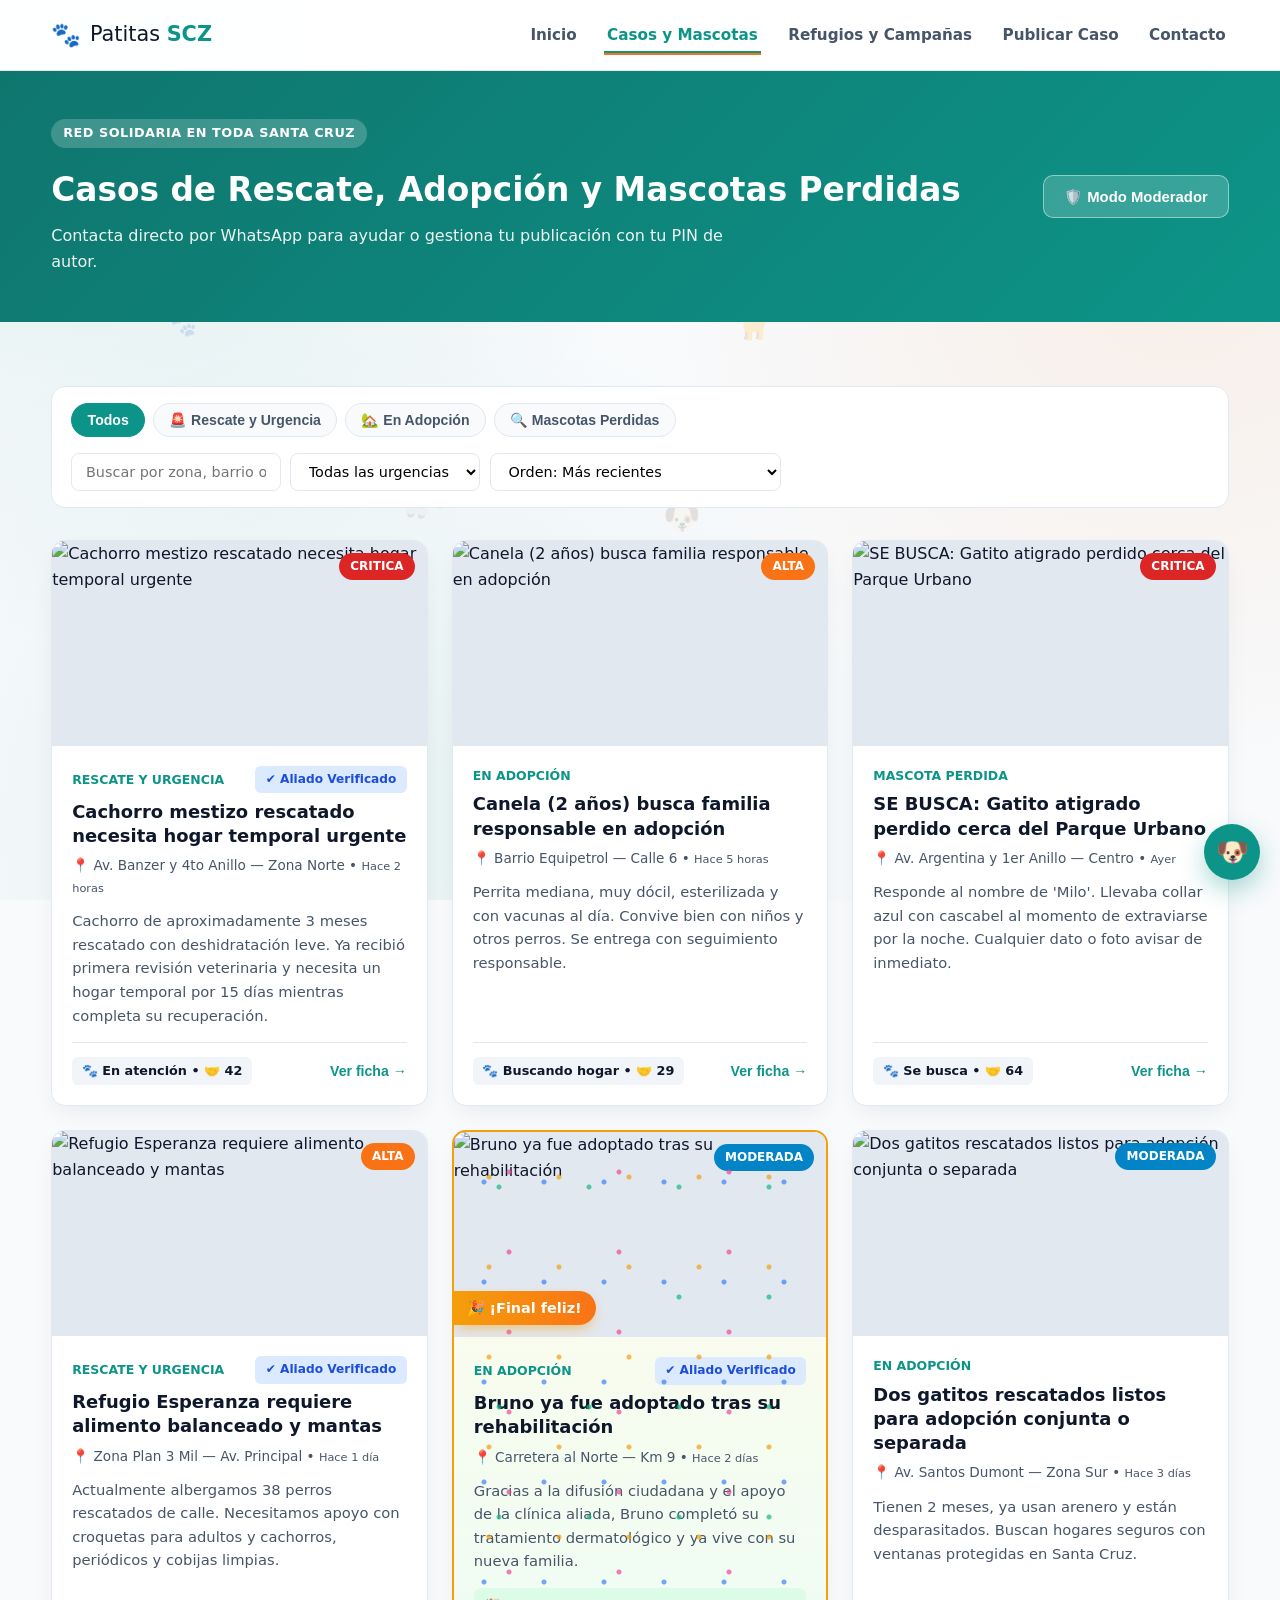
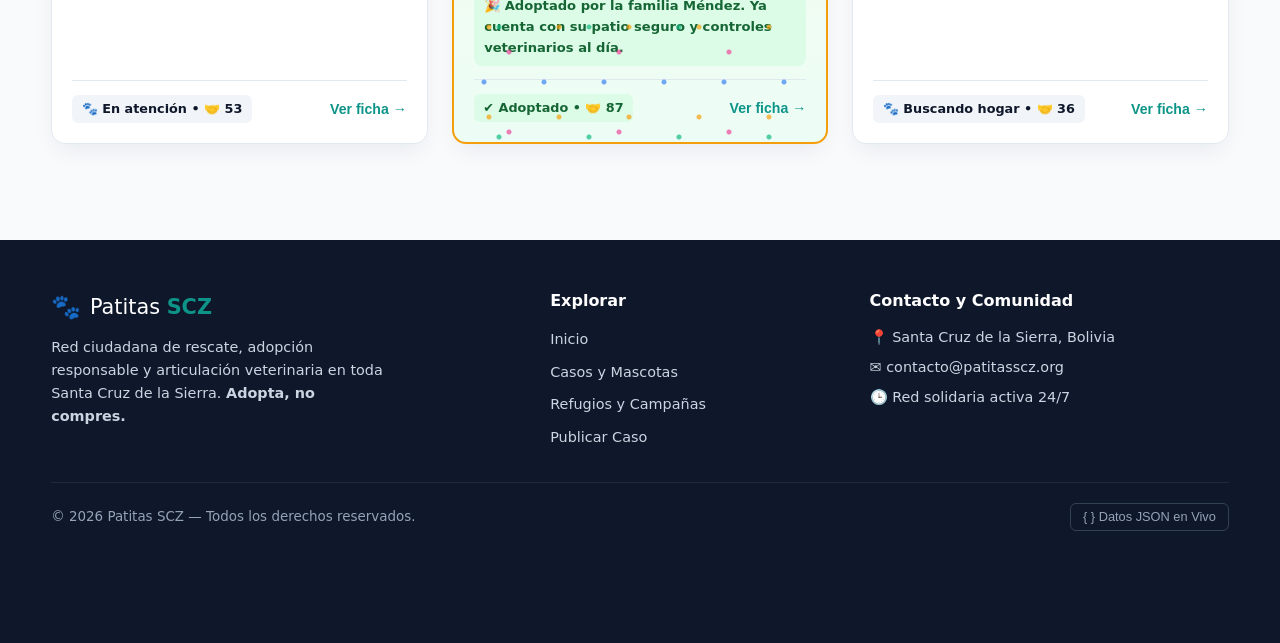
==== commit f43c2218: "Add files via upload" ====
--- a/casos.html
+++ b/casos.html
@@ -4,16 +4,17 @@
   <meta charset="UTF-8">
   <meta name="viewport" content="width=device-width, initial-scale=1.0">
   <title>Casos y Mascotas — Patitas SCZ</title>
+    <meta name="description" content="Patitas SCZ: red solidaria de rescate, adopción y apoyo animal en Santa Cruz de la Sierra.">
+  <meta name="theme-color" content="#0d9488">
+  <meta property="og:type" content="website">
+  <meta property="og:title" content="Patitas SCZ — Red de Rescate, Adopción y Apoyo Animal">
+  <meta property="og:description" content="Rescates, adopciones y campañas veterinarias en toda Santa Cruz.">
+  <link rel="icon" href="data:image/svg+xml,<svg xmlns=%27http://www.w3.org/2000/svg%27 viewBox=%270 0 100 100%27><text y=%27.9em%27 font-size=%2790%27>🐾</text></svg>">
   <link rel="stylesheet" href="styles.css">
-  <script src="https://unpkg.com/@lottiefiles/lottie-player@1.5.7/dist/lottie-player.js" defer></script>
-  <script src="https://cdn.jsdelivr.net/npm/canvas-confetti@1.9.3/dist/confetti.browser.min.js" defer></script>
 </head>
 <body>
 
-  <!-- BARRA DE PROGRESO DE LECTURA -->
-  <div class="scroll-progress-bar" id="scroll-progress"></div>
-
-  <!-- BARRA DE NAVEGACIÓN (NAVEGA EN LA MISMA VENTANA) -->
+  <!-- BARRA DE NAVEGACIÓN -->
   <header class="navbar">
     <div class="container nav-container">
       <a href="index.html" class="brand">
@@ -37,28 +38,16 @@
 
   <main>
     <section class="page-banner">
+      <div class="banner-lottie" data-lottie="pet" aria-hidden="true"></div>
       <div class="container banner-flex">
         <div>
           <span class="section-tag">Red Solidaria en toda Santa Cruz</span>
           <h1>Casos de Rescate, Adopción y Mascotas Perdidas</h1>
           <p>Contacta directo por WhatsApp para ayudar o gestiona tu publicación con tu PIN de autor.</p>
         </div>
-
-        <div class="banner-right-group">
-          <div class="banner-lottie-badge" aria-hidden="true">
-            <lottie-player
-              src="paws%20pet.json"
-              background="transparent"
-              speed="1"
-              style="width: 110px; height: 110px;"
-              loop
-              autoplay>
-            </lottie-player>
-          </div>
-          <button id="btn-toggle-moderador" class="btn btn-mod-banner">
-            🛡️ Modo Moderador
-          </button>
-        </div>
+        <button id="btn-toggle-moderador" class="btn btn-mod-banner">
+          🛡️ Modo Moderador <span id="badge-pendientes" class="mod-count" hidden>0</span>
+        </button>
       </div>
     </section>
 
@@ -136,7 +125,7 @@
 
         <!-- ACCIONES DIRECTAS DE AYUDA -->
         <div class="modal-direct-actions">
-          <a id="btn-whatsapp-modal" href="#" target="_blank" rel="noopener" class="btn btn-whatsapp">
+          <a id="btn-whatsapp-modal" href="#" class="btn btn-whatsapp">
             💬 Contactar por WhatsApp
           </a>
           <button id="btn-apoyar-modal" class="btn btn-primary">
@@ -159,6 +148,12 @@
         <!-- CAJA DE NOTA DE CIERRE AL MARCAR SANADO / ADOPTADO / ENCONTRADO -->
         <div id="modal-cierre-box" class="inline-action-box cierre-box" hidden>
           <p class="inline-box-title" id="cierre-box-titulo">🎉 Registrar Final Feliz</p>
+          <label for="select-resultado-cierre" class="inline-box-desc">¿Cómo terminó el caso?</label>
+          <select id="select-resultado-cierre" class="input-control" style="width:100%; margin-bottom:0.6rem;">
+            <option value="feliz">🎉 Final feliz</option>
+            <option value="fallecio">🌈 Cruzó el arcoíris (cerrar en memoria)</option>
+            <option value="sin_resolucion">🤍 Cerrado sin resolución</option>
+          </select>
           <p class="inline-box-desc">Escribe una breve nota de cierre para informar a la comunidad (opcional):</p>
           <input type="text" id="input-nota-cierre" placeholder="Ej: Ya regresó con su familia en Equipetrol" class="input-control" style="width:100%; margin-bottom:0.6rem;">
           <div class="inline-box-row">
@@ -171,7 +166,7 @@
         <div class="modal-footer-actions">
           <button id="btn-aprobar-modal" class="btn btn-primary" hidden>✅ Aprobar Publicación</button>
           <button id="btn-verificar-modal" class="btn btn-secondary" hidden>✔ Dar Check Verificado</button>
-          <button id="btn-resolver-modal" class="btn btn-success-outline">✔ Marcar como Sanado</button>
+          <button id="btn-resolver-modal" class="btn btn-success-outline">✔ Cerrar caso</button>
           <button id="btn-editar-modal" class="btn btn-secondary">✏️ Editar</button>
           <button id="btn-eliminar-modal" class="btn btn-danger-outline">🗑️ Eliminar</button>
         </div>
@@ -221,6 +216,8 @@
               <option value="Sanado">Sanado (Rescate completado)</option>
               <option value="Adoptado">Adoptado (Con familia)</option>
               <option value="Encontrado">Encontrado (Regresó a casa)</option>
+              <option value="Cruzó el arcoíris">Cruzó el arcoíris (Caso cerrado, en memoria)</option>
+              <option value="Caso cerrado">Caso cerrado (Sin resolución)</option>
             </select>
           </div>
         </div>
@@ -270,6 +267,8 @@
   </div>
 
   <!-- PIE DE PÁGINA -->
+  <div class="dog-strip" aria-hidden="true"><div class="dog-walker"><div id="lottie-walker"></div></div></div>
+
   <footer class="footer">
     <div class="container footer-grid">
       <div>
@@ -333,6 +332,7 @@
     </div>
   </div>
 
+  <script src="https://cdnjs.cloudflare.com/ajax/libs/lottie-web/5.12.2/lottie.min.js"></script>
   <script src="app.js"></script>
 </body>
 </html>
--- a/styles.css
+++ b/styles.css
@@ -1,61 +1,34 @@
-/* =========================================================
-   PATITAS SCZ — HOJA DE ESTILOS COMPLETA Y ORDENADA
-   ========================================================= */
-
-/* 1. VARIABLES INSTITUCIONALES Y RESETEO */
 :root {
   --primary: #0d9488;
   --primary-dark: #0f766e;
   --primary-light: #ccfbf1;
-  --accent: #f59e0b;
-  --accent-light: #fef3c7;
+  --accent: #f97316;
+  --whatsapp: #16a34a;
+  --whatsapp-dark: #15803d;
+  --bg-body: #f8fafc;
+  --bg-card: #ffffff;
   --text-main: #0f172a;
   --text-muted: #475569;
-  --bg-body: #ffffff;
-  --bg-light: #f1f5f9;
   --border: #e2e8f0;
   --danger: #dc2626;
-  --success: #16a34a;
+  --warning: #d97706;
+  --success: #059669;
   --radius: 14px;
-  --shadow-sm: 0 4px 12px rgba(15, 23, 42, 0.06);
-  --shadow-md: 0 10px 25px rgba(15, 23, 42, 0.1);
+  --shadow: 0 10px 25px -5px rgba(15, 23, 42, 0.07);
   --transition: all 0.25s ease;
 }
 
-*, *::before, *::after {
+* {
   box-sizing: border-box;
   margin: 0;
   padding: 0;
 }
 
-[hidden] {
-  display: none !important;
-}
-
-html {
-  scroll-behavior: smooth;
-}
-
 body {
-  font-family: 'Segoe UI', system-ui, -apple-system, sans-serif;
+  font-family: system-ui, -apple-system, 'Segoe UI', Roboto, sans-serif;
+  background-color: var(--bg-body);
   color: var(--text-main);
-  background-color: var(--bg-body);
   line-height: 1.6;
-  overflow-x: hidden;
-}
-
-img {
-  max-width: 100%;
-  display: block;
-}
-
-a {
-  text-decoration: none;
-  color: inherit;
-}
-
-ul {
-  list-style: none;
 }
 
 .container {
@@ -64,242 +37,228 @@
   margin: 0 auto;
 }
 
-.section {
-  padding: 4.5rem 0;
-}
-
-.bg-light {
-  background-color: var(--bg-light);
-}
-
-.text-center {
-  text-align: center;
-}
-
 /* =========================================================
-   2. BARRA DE PROGRESO SUPERIOR Y NAVEGACIÓN
+   ANIMACIONES DE MASCOTAS Y HUELLAS
    ========================================================= */
-.scroll-progress-bar {
-  position: fixed;
-  top: 0;
-  left: 0;
-  height: 4px;
-  width: 0%;
-  background: linear-gradient(90deg, var(--primary), var(--accent));
-  z-index: 9999;
-  transition: width 0.1s ease-out;
-}
-
+@keyframes pawWag {
+  0%, 100% { transform: rotate(0deg) scale(1); }
+  25% { transform: rotate(-14deg) scale(1.1); }
+  75% { transform: rotate(14deg) scale(1.1); }
+}
+
+@keyframes petBob {
+  0%, 100% { transform: translateY(0); }
+  50% { transform: translateY(-6px); }
+}
+
+@keyframes floatPawDrift {
+  0% { transform: translateY(0px) rotate(0deg); opacity: 0.14; }
+  50% { transform: translateY(-18px) rotate(12deg); opacity: 0.26; }
+  100% { transform: translateY(0px) rotate(0deg); opacity: 0.14; }
+}
+
+@keyframes urgentPulse {
+  0%, 100% { box-shadow: 0 0 0 0 rgba(220, 38, 38, 0.45); }
+  50% { box-shadow: 0 0 0 7px rgba(220, 38, 38, 0); }
+}
+
+.paw-wag {
+  display: inline-block;
+  animation: pawWag 2.8s ease-in-out infinite;
+}
+
+.pet-bob {
+  animation: petBob 2.4s ease-in-out infinite;
+}
+
+.pet-bob:hover {
+  animation: pawWag 0.6s ease-in-out infinite;
+}
+
+/* NAVBAR */
 .navbar {
+  background: rgba(255, 255, 255, 0.96);
+  border-bottom: 1px solid var(--border);
   position: sticky;
   top: 0;
-  z-index: 1000;
-  background: rgba(255, 255, 255, 0.95);
-  backdrop-filter: blur(10px);
-  border-bottom: 1px solid var(--border);
-  box-shadow: 0 2px 10px rgba(15, 23, 42, 0.04);
+  z-index: 100;
 }
 
 .nav-container {
   display: flex;
   align-items: center;
   justify-content: space-between;
-  min-height: 70px;
+  height: 70px;
 }
 
 .brand {
-  display: inline-flex;
-  align-items: center;
-  gap: 0.5rem;
-  font-size: 1.35rem;
-  font-weight: 700;
+  display: flex;
+  align-items: center;
+  gap: 0.55rem;
+  text-decoration: none;
   color: var(--text-main);
+  font-size: 1.3rem;
+}
+
+.brand-icon {
+  font-size: 1.5rem;
 }
 
 .brand strong {
   color: var(--primary);
 }
 
-.brand-icon {
-  font-size: 1.5rem;
-  display: inline-block;
-}
-
-.paw-wag {
-  animation: pawBrandWag 2.8s ease-in-out infinite;
-}
-
-@keyframes pawBrandWag {
-  0%, 100% { transform: rotate(0deg); }
-  25% { transform: rotate(-12deg) scale(1.08); }
-  75% { transform: rotate(12deg) scale(1.08); }
-}
-
 .nav-list {
   display: flex;
-  align-items: center;
-  gap: 0.4rem;
+  list-style: none;
+  gap: 1.5rem;
 }
 
 .nav-link {
-  padding: 0.5rem 0.9rem;
-  border-radius: 8px;
+  text-decoration: none;
+  color: var(--text-muted);
   font-weight: 600;
   font-size: 0.95rem;
-  color: var(--text-muted);
+  padding: 0.4rem 0.2rem;
+  border-bottom: 2px solid transparent;
   transition: var(--transition);
 }
 
 .nav-link:hover,
 .nav-link.active {
-  color: var(--primary-dark);
-  background: var(--primary-light);
+  color: var(--primary);
+  border-bottom-color: var(--primary);
 }
 
 .nav-toggle {
   display: none;
-  background: transparent;
+  background: none;
   border: 1px solid var(--border);
+  font-size: 1.4rem;
+  padding: 0.3rem 0.65rem;
   border-radius: 8px;
-  padding: 0.4rem 0.7rem;
-  font-size: 1.25rem;
   cursor: pointer;
 }
 
-/* =========================================================
-   3. BOTONES Y CONTROLES GENERALES
-   ========================================================= */
+/* BOTONES */
 .btn {
   display: inline-flex;
   align-items: center;
   justify-content: center;
   gap: 0.45rem;
-  padding: 0.72rem 1.35rem;
+  padding: 0.72rem 1.25rem;
   border-radius: 10px;
-  font-weight: 700;
-  font-size: 0.95rem;
+  font-weight: 600;
+  font-size: 0.93rem;
+  text-decoration: none;
+  cursor: pointer;
   border: 1px solid transparent;
-  cursor: pointer;
   transition: var(--transition);
 }
 
-.btn-primary {
-  background: var(--primary);
-  color: #ffffff;
-}
-
-.btn-primary:hover {
-  background: var(--primary-dark);
-  transform: translateY(-2px);
-}
-
-.btn-secondary {
-  background: #ffffff;
-  color: var(--text-main);
-  border-color: #cbd5e1;
-}
-
-.btn-secondary:hover {
-  border-color: var(--primary);
-  color: var(--primary-dark);
-}
-
-.btn-whatsapp {
-  background: #16a34a;
-  color: #ffffff;
-}
-
-.btn-whatsapp:hover {
-  background: #15803d;
-  transform: translateY(-2px);
-}
-
-.btn-success-outline {
-  background: #f0fdf4;
-  color: #15803d;
-  border-color: #86efac;
-}
-
-.btn-success-outline:hover:not(:disabled) {
-  background: #16a34a;
-  color: #ffffff;
-}
-
-.btn-danger-outline {
-  background: #fef2f2;
-  color: var(--danger);
-  border-color: #fca5a5;
-}
-
-.btn-danger-outline:hover {
-  background: var(--danger);
-  color: #ffffff;
-}
-
-.btn-mod-banner {
-  background: #0f172a;
-  color: #ffffff;
-  border: 1px solid #334155;
-}
-
-.btn-mod-banner:hover {
-  background: #1e293b;
-}
-
-.mod-count {
-  background: var(--accent);
-  color: #0f172a;
-  font-size: 0.75rem;
-  padding: 0.15rem 0.5rem;
-  border-radius: 999px;
-  margin-left: 0.35rem;
-}
-
 .btn-sm {
-  padding: 0.45rem 0.85rem;
-  font-size: 0.85rem;
+  padding: 0.48rem 0.9rem;
+  font-size: 0.84rem;
 }
 
 .btn-block {
   width: 100%;
 }
 
-.btn-shine {
+.btn-primary {
+  background-color: var(--primary);
+  color: #ffffff;
+}
+
+.btn-primary:hover {
+  background-color: var(--primary-dark);
+  transform: translateY(-1px);
+}
+
+.btn-whatsapp {
+  background-color: var(--whatsapp);
+  color: #ffffff;
+}
+
+.btn-whatsapp:hover {
+  background-color: var(--whatsapp-dark);
+  transform: translateY(-1px);
+}
+
+.btn-secondary {
+  background-color: #ffffff;
+  color: var(--text-main);
+  border-color: var(--border);
+}
+
+.btn-secondary:hover {
+  background-color: #f1f5f9;
+}
+
+.btn-success-outline {
+  background-color: #ecfdf5;
+  color: var(--success);
+  border-color: var(--success);
+}
+
+.btn-success-outline:hover:not(:disabled) {
+  background-color: var(--success);
+  color: #ffffff;
+}
+
+.btn-success-outline:disabled {
+  opacity: 0.7;
+  cursor: default;
+}
+
+.btn-danger-outline {
+  background-color: #fef2f2;
+  color: var(--danger);
+  border-color: var(--danger);
+}
+
+.btn-danger-outline:hover {
+  background-color: var(--danger);
+  color: #ffffff;
+}
+
+/* HERO */
+.hero {
   position: relative;
   overflow: hidden;
-}
-
-.btn-shine::after {
-  content: "";
+  padding: 4rem 0 3.5rem;
+  background: linear-gradient(135deg, #f0fdfa 0%, #ffffff 60%, #fff7ed 100%);
+  border-bottom: 1px solid var(--border);
+}
+
+.floating-paws-bg {
   position: absolute;
   top: 0;
-  left: -120%;
-  width: 60%;
-  height: 100%;
-  background: linear-gradient(90deg, transparent, rgba(255, 255, 255, 0.35), transparent);
-  transform: skewX(-20deg);
-  transition: left 0.65s ease;
-}
-
-.btn-shine:hover::after {
-  left: 140%;
-}
-
-/* =========================================================
-   4. HERO / PORTADA PRINCIPAL (index.html)
-   ========================================================= */
-.hero {
+  right: 0;
+  bottom: 0;
+  left: 0;
+  pointer-events: none;
+  z-index: 0;
+}
+
+.fpaw {
+  position: absolute;
+  font-size: 2rem;
+  animation: floatPawDrift 5s ease-in-out infinite;
+}
+
+.fpaw.p1 { top: 12%; left: 6%; animation-delay: 0s; }
+.fpaw.p2 { top: 68%; left: 4%; animation-delay: 1.2s; font-size: 2.3rem; }
+.fpaw.p3 { top: 18%; left: 46%; animation-delay: 2.1s; }
+.fpaw.p4 { bottom: 12%; right: 44%; animation-delay: 0.8s; font-size: 2.2rem; }
+.fpaw.p5 { top: 10%; right: 5%; animation-delay: 1.7s; }
+
+.hero-grid {
   position: relative;
-  padding: 4.2rem 0 4.8rem;
-  background: linear-gradient(135deg, #f0fdfa 0%, #ffffff 55%, #fef3c7 100%);
-  border-bottom: 1px solid var(--border);
-  overflow: hidden;
-}
-
-.hero-grid {
+  z-index: 1;
   display: grid;
-  grid-template-columns: 1.12fr 0.88fr;
-  gap: 2.8rem;
+  grid-template-columns: 1.1fr 0.9fr;
+  gap: 2.5rem;
   align-items: center;
 }
 
@@ -308,22 +267,23 @@
   background: var(--primary-light);
   color: var(--primary-dark);
   font-weight: 700;
-  font-size: 0.85rem;
+  font-size: 0.82rem;
   padding: 0.35rem 0.85rem;
   border-radius: 999px;
   margin-bottom: 1rem;
 }
 
-.hero-content h1 {
-  font-size: clamp(2rem, 3.6vw, 2.95rem);
+.hero h1 {
+  font-size: 2.45rem;
+  font-size: clamp(2rem, 3.8vw, 2.85rem);
   line-height: 1.18;
   margin-bottom: 1rem;
   color: var(--text-main);
 }
 
 .hero-lead {
-  font-size: 1.06rem;
   color: var(--text-muted);
+  font-size: 1.05rem;
   margin-bottom: 1.6rem;
 }
 
@@ -335,17 +295,16 @@
 }
 
 .hero-stats {
-  display: grid;
-  grid-template-columns: repeat(3, 1fr);
-  gap: 1rem;
-  padding-top: 1.4rem;
-  border-top: 1px solid #cbd5e1;
+  display: flex;
+  gap: 2rem;
+  padding-top: 1.2rem;
+  border-top: 1px solid var(--border);
 }
 
 .stat-item strong {
   display: block;
-  font-size: 1.65rem;
-  color: var(--primary-dark);
+  font-size: 1.6rem;
+  color: var(--primary);
   line-height: 1.1;
 }
 
@@ -360,135 +319,137 @@
 
 .hero-img {
   width: 100%;
-  height: 410px;
+  height: 380px;
   object-fit: cover;
   border-radius: 20px;
-  box-shadow: var(--shadow-md);
-  border: 4px solid #ffffff;
+  box-shadow: var(--shadow);
 }
 
 .hero-floating-card {
   position: absolute;
-  bottom: -16px;
-  left: 18px;
-  right: 18px;
-  background: #ffffff;
+  bottom: 16px;
+  left: 16px;
+  right: 16px;
+  background: rgba(255, 255, 255, 0.96);
   padding: 0.85rem 1.1rem;
-  border-radius: 14px;
-  box-shadow: var(--shadow-md);
+  border-radius: 12px;
   display: flex;
   align-items: center;
   gap: 0.75rem;
-  border: 1px solid var(--border);
+  box-shadow: 0 8px 20px rgba(0, 0, 0, 0.1);
 }
 
 .floating-dot {
   width: 12px;
   height: 12px;
+  background: var(--success);
   border-radius: 50%;
-  background: #10b981;
   flex-shrink: 0;
-  box-shadow: 0 0 0 5px rgba(16, 185, 129, 0.2);
-}
-
-.hero-floating-card strong {
+}
+
+.hero-floating-card small {
   display: block;
-  font-size: 0.92rem;
-}
-
-.hero-floating-card small {
   color: var(--text-muted);
-  font-size: 0.8rem;
-}
-
-/* =========================================================
-   5. ENCABEZADOS DE PÁGINAS INTERNAS Y BARRA MODERADOR
-   ========================================================= */
+}
+
+/* SECCIONES Y BANNER MODERADOR */
+.section {
+  padding: 4rem 0;
+}
+
+.bg-light {
+  background-color: #f1f5f9;
+}
+
 .page-banner {
-  background: linear-gradient(135deg, #f0fdfa 0%, #e0f2fe 100%);
-  padding: 2.8rem 0;
-  border-bottom: 1px solid var(--border);
+  background: linear-gradient(135deg, #0f766e, #0d9488);
+  color: #ffffff;
+  padding: 3rem 0;
 }
 
 .banner-flex {
   display: flex;
-  align-items: center;
   justify-content: space-between;
-  gap: 1.5rem;
+  align-items: center;
   flex-wrap: wrap;
-}
-
-.page-banner h1 {
-  font-size: clamp(1.65rem, 2.8vw, 2.25rem);
-  margin: 0.35rem 0 0.4rem;
-}
-
-.page-banner p {
-  color: var(--text-muted);
-}
-
-.banner-right-group {
-  display: flex;
-  align-items: center;
-  gap: 1rem;
-  flex-wrap: wrap;
-}
-
-.banner-lottie-badge {
-  background: rgba(255, 255, 255, 0.94);
-  border-radius: 20px;
-  padding: 0.35rem 0.65rem;
-  box-shadow: 0 10px 24px rgba(15, 23, 42, 0.12);
-  border: 1px solid rgba(255, 255, 255, 0.8);
-  display: flex;
-  align-items: center;
-  justify-content: center;
-}
-
-.happy-dog-badge {
-  background: linear-gradient(135deg, #f0fdfa 0%, #fef3c7 100%);
+  gap: 1.2rem;
+}
+
+.btn-mod-banner {
+  background: rgba(255, 255, 255, 0.18);
+  color: #ffffff;
+  border: 1px solid rgba(255, 255, 255, 0.45);
+}
+
+.btn-mod-banner:hover {
+  background: rgba(255, 255, 255, 0.28);
+}
+
+.mod-count {
+  background: var(--accent);
+  color: #ffffff;
+  font-size: 0.75rem;
+  font-weight: 800;
+  padding: 0.15rem 0.5rem;
+  border-radius: 999px;
 }
 
 .mod-status-bar {
   background: #fef3c7;
-  border-bottom: 1px solid #fde68a;
+  border-bottom: 1px solid #f59e0b;
+  color: #78350f;
   padding: 0.75rem 0;
-  color: #92400e;
-  font-size: 0.9rem;
+  font-size: 0.92rem;
 }
 
 .mod-status-flex {
   display: flex;
-  align-items: center;
   justify-content: space-between;
-  gap: 1rem;
+  align-items: center;
   flex-wrap: wrap;
-}
-
-/* =========================================================
-   6. SECCIONES, CICLO DE CONFIANZA Y FILTROS
-   ========================================================= */
+  gap: 0.8rem;
+}
+
+.page-banner .section-tag {
+  background: rgba(255, 255, 255, 0.2);
+  color: #ffffff;
+}
+
+.page-banner h1 {
+  font-size: 2.05rem;
+  margin: 0.4rem 0;
+}
+
+.page-banner p {
+  opacity: 0.92;
+  max-width: 680px;
+}
+
 .section-tag {
   display: inline-block;
+  background: var(--primary-light);
   color: var(--primary-dark);
-  background: var(--primary-light);
   font-weight: 700;
   font-size: 0.8rem;
+  text-transform: uppercase;
+  letter-spacing: 0.04em;
   padding: 0.28rem 0.75rem;
   border-radius: 999px;
-  text-transform: uppercase;
-  letter-spacing: 0.04em;
+  margin-bottom: 0.6rem;
 }
 
 .section-header {
   max-width: 720px;
-  margin: 0 auto 2.8rem;
-}
-
-.section-header h2,
-.section-header-flex h2 {
-  font-size: clamp(1.55rem, 2.5vw, 2.1rem);
-  margin: 0.45rem 0 0.6rem;
+  margin: 0 auto 2.5rem;
+}
+
+.text-center {
+  text-align: center;
+}
+
+.section-header h2 {
+  font-size: 1.95rem;
+  margin-bottom: 0.65rem;
 }
 
 .section-header p {
@@ -499,11 +460,12 @@
   display: flex;
   align-items: flex-end;
   justify-content: space-between;
+  flex-wrap: wrap;
   gap: 1rem;
-  flex-wrap: wrap;
-  margin-bottom: 2.2rem;
-}
-
+  margin-bottom: 2rem;
+}
+
+/* CICLO DE SOLUCIÓN (3 PASOS) */
 .cycle-grid {
   display: grid;
   grid-template-columns: repeat(auto-fit, minmax(270px, 1fr));
@@ -511,54 +473,55 @@
 }
 
 .cycle-card {
-  background: #ffffff;
+  background: var(--bg-card);
   border: 1px solid var(--border);
   border-radius: var(--radius);
   padding: 1.75rem;
-  box-shadow: var(--shadow-sm);
+  box-shadow: var(--shadow);
   transition: var(--transition);
 }
 
 .cycle-card:hover {
   transform: translateY(-4px);
-  box-shadow: var(--shadow-md);
+  border-color: var(--primary);
 }
 
 .cycle-step {
-  width: 44px;
-  height: 44px;
-  border-radius: 12px;
+  display: inline-flex;
+  align-items: center;
+  justify-content: center;
+  width: 42px;
+  height: 42px;
+  border-radius: 10px;
   background: var(--primary-light);
   color: var(--primary-dark);
   font-weight: 800;
-  display: flex;
-  align-items: center;
-  justify-content: center;
+  font-size: 1rem;
   margin-bottom: 1rem;
 }
 
 .cycle-card h3 {
+  font-size: 1.15rem;
   margin-bottom: 0.5rem;
-  font-size: 1.15rem;
 }
 
 .cycle-card p {
   color: var(--text-muted);
-  font-size: 0.94rem;
-}
-
+  font-size: 0.95rem;
+}
+
+/* CONTROLES Y FILTROS */
 .controls-bar {
   display: flex;
-  align-items: center;
+  flex-wrap: wrap;
   justify-content: space-between;
+  align-items: center;
   gap: 1rem;
-  flex-wrap: wrap;
   margin-bottom: 2rem;
   background: #ffffff;
-  padding: 1rem;
+  padding: 1rem 1.2rem;
   border-radius: var(--radius);
   border: 1px solid var(--border);
-  box-shadow: var(--shadow-sm);
 }
 
 .filter-buttons {
@@ -568,11 +531,11 @@
 }
 
 .filter-btn {
-  background: var(--bg-light);
+  padding: 0.5rem 0.95rem;
+  border-radius: 999px;
+  border: 1px solid var(--border);
+  background: #f8fafc;
   color: var(--text-muted);
-  border: 1px solid transparent;
-  padding: 0.5rem 0.95rem;
-  border-radius: 8px;
   font-weight: 600;
   font-size: 0.88rem;
   cursor: pointer;
@@ -583,71 +546,60 @@
 .filter-btn.active {
   background: var(--primary);
   color: #ffffff;
+  border-color: var(--primary);
 }
 
 .search-sort-group {
   display: flex;
   flex-wrap: wrap;
   gap: 0.6rem;
-  flex: 1;
-  justify-content: flex-end;
 }
 
 .input-control {
   padding: 0.55rem 0.85rem;
-  border: 1px solid #cbd5e1;
+  border: 1px solid var(--border);
   border-radius: 8px;
   font-size: 0.9rem;
+  font-family: inherit;
   background: #ffffff;
-  color: var(--text-main);
-}
-
-/* =========================================================
-   7. TARJETAS DE CASOS Y DIRECTORIO DE REFUGIOS
-   ========================================================= */
-.cards-grid,
-.guides-grid {
+}
+
+/* TARJETAS DE CASOS */
+.cards-grid {
   display: grid;
   grid-template-columns: repeat(auto-fill, minmax(310px, 1fr));
-  gap: 1.6rem;
+  gap: 1.5rem;
+}
+
+@keyframes cardPopIn {
+  from { opacity: 0; transform: translateY(12px); }
+  to { opacity: 1; transform: translateY(0); }
 }
 
 .report-card {
-  background: #ffffff;
+  background: var(--bg-card);
   border: 1px solid var(--border);
   border-radius: var(--radius);
   overflow: hidden;
-  box-shadow: var(--shadow-sm);
   display: flex;
   flex-direction: column;
-  animation: cardCascadeIn 0.45s ease backwards;
-  transition: transform 0.25s ease, box-shadow 0.25s ease;
+  box-shadow: var(--shadow);
+  animation: cardPopIn 0.35s ease backwards;
+  transition: var(--transition);
+}
+
+.report-card.is-pending-card {
+  border: 2px dashed #f59e0b;
+  background: #fffbeb;
 }
 
 .report-card:hover {
-  transform: translateY(-6px);
-  box-shadow: var(--shadow-md);
-}
-
-@keyframes cardCascadeIn {
-  from {
-    opacity: 0;
-    transform: translateY(16px) scale(0.98);
-  }
-  to {
-    opacity: 1;
-    transform: translateY(0) scale(1);
-  }
-}
-
-.is-pending-card {
-  border: 2px dashed var(--accent);
+  transform: translateY(-4px);
 }
 
 .card-img-box {
   position: relative;
-  height: 215px;
-  overflow: hidden;
+  height: 205px;
   background: #e2e8f0;
 }
 
@@ -655,19 +607,6 @@
   width: 100%;
   height: 100%;
   object-fit: cover;
-}
-
-.badge-pending-overlay {
-  position: absolute;
-  top: 12px;
-  left: 12px;
-  background: #fef3c7;
-  color: #92400e;
-  font-weight: 700;
-  font-size: 0.76rem;
-  padding: 0.25rem 0.65rem;
-  border-radius: 999px;
-  box-shadow: var(--shadow-sm);
 }
 
 .badge-urgencia {
@@ -677,69 +616,54 @@
   padding: 0.25rem 0.7rem;
   border-radius: 999px;
   font-size: 0.75rem;
-  font-weight: 800;
+  font-weight: 700;
   text-transform: uppercase;
+  color: #ffffff;
+}
+
+.badge-pending-overlay {
+  position: absolute;
+  top: 12px;
+  left: 12px;
+  padding: 0.25rem 0.7rem;
+  border-radius: 999px;
+  font-size: 0.74rem;
+  font-weight: 700;
+  background: #f59e0b;
   color: #ffffff;
 }
 
 .urg-critica {
   background: var(--danger);
-  animation: criticalPulse 1.8s infinite;
+  animation: urgentPulse 2s infinite;
 }
 
 .urg-alta {
-  background: #ea580c;
+  background: var(--accent);
 }
 
 .urg-moderada {
   background: #0284c7;
 }
 
-@keyframes criticalPulse {
-  0%, 100% { box-shadow: 0 0 0 0 rgba(220, 38, 38, 0.45); }
-  50% { box-shadow: 0 0 0 7px rgba(220, 38, 38, 0); }
-}
-
 .card-body {
-  padding: 1.35rem;
+  padding: 1.25rem;
   display: flex;
   flex-direction: column;
-  flex: 1;
-}
-
-.card-category-row,
-.guide-top-badges {
-  display: flex;
-  align-items: center;
-  justify-content: space-between;
-  gap: 0.5rem;
-  flex-wrap: wrap;
-  margin-bottom: 0.55rem;
-}
-
-.card-category,
-.guide-badge {
+  flex-grow: 1;
+}
+
+.card-category {
   font-size: 0.78rem;
   font-weight: 700;
-  color: var(--primary-dark);
-  background: var(--primary-light);
-  padding: 0.2rem 0.65rem;
-  border-radius: 999px;
-}
-
-.verified-seal {
-  font-size: 0.75rem;
-  font-weight: 700;
-  color: #065f46;
-  background: #d1fae5;
-  padding: 0.2rem 0.6rem;
-  border-radius: 999px;
-  border: 1px solid #6ee7b7;
+  color: var(--primary);
+  text-transform: uppercase;
+  margin-bottom: 0.35rem;
 }
 
 .card-title {
   font-size: 1.12rem;
-  margin-bottom: 0.4rem;
+  margin-bottom: 0.45rem;
   line-height: 1.35;
 }
 
@@ -752,52 +676,61 @@
 .card-desc {
   font-size: 0.92rem;
   color: var(--text-muted);
-  margin-bottom: 1rem;
-  flex: 1;
-}
-
-.card-closing-note,
-.happy-ending-box {
-  background: #f0fdf4;
-  border: 1px solid #86efac;
+  margin-bottom: 0.95rem;
+  flex-grow: 1;
+}
+
+.card-closing-note {
+  background: #dcfce7;
   color: #166534;
-  padding: 0.55rem 0.8rem;
+  font-size: 0.82rem;
+  font-weight: 600;
+  padding: 0.45rem 0.65rem;
   border-radius: 8px;
-  font-size: 0.84rem;
+  margin-bottom: 0.85rem;
+}
+
+.card-footer {
+  display: flex;
+  align-items: center;
+  justify-content: space-between;
+  padding-top: 0.85rem;
+  border-top: 1px solid var(--border);
+  gap: 0.5rem;
+}
+
+.status-tag {
+  font-size: 0.8rem;
   font-weight: 600;
-  margin-bottom: 0.85rem;
-}
-
-.card-footer {
-  padding-top: 0.9rem;
-  border-top: 1px solid var(--border);
-  display: flex;
-  align-items: center;
-  justify-content: space-between;
-  gap: 0.5rem;
-}
-
-.status-tag {
-  font-size: 0.82rem;
+  padding: 0.25rem 0.6rem;
+  border-radius: 6px;
+  background: #f1f5f9;
+  color: var(--text-main);
+}
+
+.status-tag.is-resolved {
+  background: #dcfce7;
+  color: #166534;
+}
+
+.btn-detail {
+  background: none;
+  border: none;
+  color: var(--primary);
   font-weight: 700;
-  color: var(--text-muted);
-}
-
-.status-tag.is-resolved {
-  color: var(--success);
-}
-
-.btn-detail {
-  background: transparent;
-  border: none;
-  color: var(--primary-dark);
-  font-weight: 700;
-  font-size: 0.9rem;
+  font-size: 0.88rem;
   cursor: pointer;
 }
 
 .btn-detail:hover {
   text-decoration: underline;
+}
+
+/* DIRECTORIO REFUGIOS Y CAMPAÑAS */
+.guides-grid {
+  display: grid;
+  grid-template-columns: repeat(auto-fill, minmax(320px, 1fr));
+  gap: 1.5rem;
 }
 
 .guide-card {
@@ -805,13 +738,36 @@
   border: 1px solid var(--border);
   border-radius: var(--radius);
   padding: 1.5rem;
-  box-shadow: var(--shadow-sm);
-  transition: var(--transition);
-}
-
-.guide-card:hover {
-  transform: translateY(-4px);
-  box-shadow: var(--shadow-md);
+  box-shadow: var(--shadow);
+}
+
+.guide-top-badges {
+  display: flex;
+  flex-wrap: wrap;
+  gap: 0.45rem;
+  margin-bottom: 0.75rem;
+}
+
+.guide-badge {
+  display: inline-block;
+  background: var(--primary-light);
+  color: var(--primary-dark);
+  font-size: 0.78rem;
+  font-weight: 700;
+  padding: 0.25rem 0.65rem;
+  border-radius: 6px;
+}
+
+.verified-seal {
+  display: inline-flex;
+  align-items: center;
+  gap: 0.25rem;
+  background: #dbeafe;
+  color: #1d4ed8;
+  font-size: 0.76rem;
+  font-weight: 700;
+  padding: 0.25rem 0.65rem;
+  border-radius: 6px;
 }
 
 .guide-card h3 {
@@ -821,19 +777,17 @@
 
 .guide-meta {
   font-size: 0.88rem;
-  color: var(--text-muted);
+  color: var(--text-main);
   margin-bottom: 0.35rem;
 }
 
 .guide-detail {
   margin-top: 0.75rem;
   font-size: 0.92rem;
-  color: var(--text-main);
-}
-
-/* =========================================================
-   8. FORMULARIOS CIUDADANOS (publicar.html e index.html)
-   ========================================================= */
+  color: var(--text-muted);
+}
+
+/* FORMULARIOS */
 .form-section-grid {
   display: grid;
   grid-template-columns: 0.95fr 1.05fr;
@@ -842,8 +796,8 @@
 }
 
 .form-info h2 {
-  font-size: clamp(1.5rem, 2.4vw, 2rem);
-  margin: 0.45rem 0 0.8rem;
+  font-size: 1.85rem;
+  margin-bottom: 0.8rem;
 }
 
 .form-info p {
@@ -851,9 +805,14 @@
   margin-bottom: 1.2rem;
 }
 
+.checklist {
+  list-style: none;
+  display: flex;
+  flex-direction: column;
+  gap: 0.75rem;
+}
+
 .checklist li {
-  margin-bottom: 0.65rem;
-  font-weight: 600;
   color: var(--text-main);
 }
 
@@ -862,12 +821,12 @@
   padding: 2rem;
   border-radius: var(--radius);
   border: 1px solid var(--border);
-  box-shadow: var(--shadow-md);
+  box-shadow: var(--shadow);
 }
 
 .report-form h3 {
+  margin-bottom: 1.2rem;
   font-size: 1.3rem;
-  margin-bottom: 1.25rem;
 }
 
 .form-row {
@@ -883,19 +842,22 @@
 .form-group label {
   display: block;
   font-weight: 600;
-  font-size: 0.88rem;
+  font-size: 0.9rem;
   margin-bottom: 0.35rem;
 }
 
-.form-group input,
+.form-group input[type="text"],
+.form-group input[type="email"],
+.form-group input[type="password"],
 .form-group select,
 .form-group textarea {
   width: 100%;
-  padding: 0.65rem 0.85rem;
-  border: 1px solid #cbd5e1;
+  padding: 0.68rem 0.85rem;
+  border: 1px solid var(--border);
   border-radius: 8px;
   font-family: inherit;
-  font-size: 0.94rem;
+  font-size: 0.95rem;
+  transition: var(--transition);
 }
 
 .form-group input:focus,
@@ -903,59 +865,69 @@
 .form-group textarea:focus {
   outline: none;
   border-color: var(--primary);
-  box-shadow: 0 0 0 3px rgba(13, 148, 136, 0.15);
+  box-shadow: 0 0 0 3px rgba(13, 148, 136, 0.14);
+}
+
+.img-preview-box {
+  margin-top: 0.75rem;
+  border-radius: 10px;
+  overflow: hidden;
+  border: 1px solid var(--border);
+  max-height: 190px;
+}
+
+.img-preview-box img {
+  width: 100%;
+  height: 190px;
+  object-fit: cover;
 }
 
 .form-error {
-  background: #fef2f2;
   color: var(--danger);
-  border: 1px solid #fca5a5;
-  padding: 0.65rem 0.9rem;
-  border-radius: 8px;
-  font-size: 0.88rem;
   font-weight: 600;
-  margin-bottom: 1rem;
+  font-size: 0.9rem;
+  margin-bottom: 0.85rem;
 }
 
 .contact-success {
-  background: #f0fdf4;
-  color: #166534;
-  border: 1px solid #86efac;
-  padding: 0.75rem 1rem;
+  background-color: var(--primary-light);
+  color: var(--primary-dark);
+  border: 1px solid var(--primary);
+  padding: 0.85rem 1rem;
   border-radius: 8px;
   font-size: 0.9rem;
   font-weight: 600;
   margin-bottom: 1rem;
 }
 
-/* =========================================================
-   9. VENTANAS EMERGENTES (MODALES) Y VISOR JSON
-   ========================================================= */
+/* MODALES (COMPATIBLES CON NAVEGADORES ANTIGUOS Y MODERNOS) */
 .modal-overlay {
   position: fixed;
-  inset: 0;
-  background: rgba(15, 23, 42, 0.65);
-  backdrop-filter: blur(4px);
-  z-index: 2000;
+  top: 0;
+  right: 0;
+  bottom: 0;
+  left: 0;
+  background: rgba(15, 23, 42, 0.68);
   display: flex;
   align-items: center;
   justify-content: center;
   padding: 1rem;
+  z-index: 200;
+}
+
+.modal-overlay[hidden] {
+  display: none !important;
 }
 
 .modal-box {
   background: #ffffff;
+  border-radius: 16px;
+  max-width: 660px;
   width: 100%;
-  max-width: 600px;
-  max-height: 90vh;
+  max-height: 92vh;
   overflow-y: auto;
-  border-radius: 18px;
-  box-shadow: 0 20px 40px rgba(15, 23, 42, 0.25);
   position: relative;
-}
-
-.modal-json-box {
-  max-width: 740px;
+  box-shadow: 0 25px 50px -12px rgba(0, 0, 0, 0.25);
 }
 
 .modal-close {
@@ -966,16 +938,15 @@
   height: 36px;
   border-radius: 50%;
   border: none;
-  background: rgba(15, 23, 42, 0.75);
-  color: #ffffff;
-  font-size: 1.35rem;
+  background: rgba(255, 255, 255, 0.95);
+  font-size: 1.4rem;
   cursor: pointer;
   z-index: 5;
 }
 
 .modal-img {
   width: 100%;
-  height: 250px;
+  height: 240px;
   object-fit: cover;
 }
 
@@ -986,93 +957,131 @@
 .modal-badges {
   display: flex;
   flex-wrap: wrap;
-  gap: 0.45rem;
-  margin-bottom: 0.75rem;
+  gap: 0.5rem;
+  margin-bottom: 0.65rem;
 }
 
 .badge-cat,
 .badge-urg,
 .badge-state {
-  font-size: 0.76rem;
+  font-size: 0.78rem;
   font-weight: 700;
-  padding: 0.22rem 0.65rem;
+  padding: 0.25rem 0.65rem;
   border-radius: 999px;
-  background: var(--bg-light);
-  color: var(--text-main);
+}
+
+.badge-cat {
+  background: var(--primary-light);
+  color: var(--primary-dark);
+}
+
+.badge-urg {
+  background: #ffedd5;
+  color: #9a3412;
+  text-transform: capitalize;
+}
+
+.badge-state {
+  background: #e2e8f0;
+  color: #1e293b;
 }
 
 .modal-meta {
+  color: var(--text-muted);
   font-size: 0.9rem;
-  color: var(--text-muted);
   margin: 0.35rem 0 0.75rem;
 }
 
+.happy-ending-box {
+  background: #dcfce7;
+  border: 1px solid #22c55e;
+  color: #14532d;
+  padding: 0.75rem 0.95rem;
+  border-radius: 10px;
+  font-size: 0.92rem;
+  font-weight: 600;
+  margin-bottom: 0.85rem;
+}
+
 .modal-contact-box {
-  background: #f8fafc;
-  border: 1px solid var(--border);
-  padding: 0.65rem 0.9rem;
+  background: #f0fdfa;
+  border: 1px solid #99f6e4;
+  padding: 0.6rem 0.85rem;
   border-radius: 8px;
   font-size: 0.92rem;
   margin-bottom: 0.85rem;
 }
 
 .modal-desc {
-  color: var(--text-muted);
-  margin-bottom: 1.2rem;
+  color: var(--text-main);
+  margin-bottom: 1.15rem;
 }
 
 .modal-direct-actions {
   display: flex;
   flex-wrap: wrap;
-  gap: 0.75rem;
-  margin-bottom: 1.2rem;
+  gap: 0.55rem;
+  padding-bottom: 1rem;
+  margin-bottom: 1rem;
+  border-bottom: 1px solid var(--border);
 }
 
 .inline-action-box {
   background: #f8fafc;
-  border: 1px solid #cbd5e1;
-  padding: 1rem;
+  border: 1px solid var(--border);
   border-radius: 10px;
+  padding: 0.95rem;
   margin-bottom: 1rem;
+}
+
+.inline-action-box.cierre-box {
+  background: #ecfdf5;
+  border-color: #6ee7b7;
 }
 
 .inline-box-title {
   font-weight: 700;
+  font-size: 0.95rem;
   margin-bottom: 0.25rem;
 }
 
 .inline-box-desc {
   font-size: 0.85rem;
   color: var(--text-muted);
-  margin-bottom: 0.65rem;
+  margin-bottom: 0.6rem;
 }
 
 .inline-box-row {
   display: flex;
   flex-wrap: wrap;
   gap: 0.5rem;
+  align-items: center;
 }
 
 .modal-footer-actions {
   display: flex;
   flex-wrap: wrap;
   gap: 0.55rem;
-  padding-top: 1rem;
-  border-top: 1px solid var(--border);
+}
+
+/* VISOR JSON */
+.modal-json-box {
+  max-width: 780px;
 }
 
 .json-header {
   display: flex;
-  align-items: center;
   justify-content: space-between;
-  gap: 1rem;
+  align-items: center;
   flex-wrap: wrap;
+  gap: 0.75rem;
   margin-bottom: 1rem;
+  padding-right: 2rem;
 }
 
 .json-code {
   background: #0f172a;
-  color: #a7f3d0;
+  color: #38bdf8;
   padding: 1rem;
   border-radius: 10px;
   font-size: 0.82rem;
@@ -1080,47 +1089,91 @@
   max-height: 420px;
 }
 
-/* =========================================================
-   10. CHATBOT ASISTENTE FLOTANTE
-   ========================================================= */
+/* FOOTER */
+.footer {
+  background: #0f172a;
+  color: #cbd5e1;
+  padding: 3rem 0;
+  margin-top: 2rem;
+}
+
+.footer-grid {
+  display: grid;
+  grid-template-columns: 1.3fr 0.8fr 1fr;
+  gap: 2rem;
+}
+
+.footer-brand {
+  color: #ffffff;
+  margin-bottom: 0.6rem;
+}
+
+.footer-desc {
+  font-size: 0.9rem;
+  max-width: 340px;
+}
+
+.footer h4 {
+  color: #ffffff;
+  margin-bottom: 0.75rem;
+}
+
+.footer-links ul {
+  list-style: none;
+  display: flex;
+  flex-direction: column;
+  gap: 0.45rem;
+}
+
+.footer-links a {
+  color: #cbd5e1;
+  text-decoration: none;
+  font-size: 0.9rem;
+}
+
+.footer-links a:hover {
+  color: #ffffff;
+}
+
+.footer-tech p {
+  font-size: 0.88rem;
+  margin-bottom: 0.85rem;
+}
+
+/* CHATBOT */
 .chatbot-widget {
   position: fixed;
-  bottom: 18px;
-  right: 18px;
-  z-index: 1500;
+  bottom: 20px;
+  right: 20px;
+  z-index: 150;
 }
 
 .chatbot-toggle {
-  width: 58px;
-  height: 58px;
+  width: 56px;
+  height: 56px;
   border-radius: 50%;
+  background: var(--primary);
+  color: #ffffff;
   border: none;
-  background: var(--primary);
-  color: #ffffff;
-  font-size: 1.75rem;
-  box-shadow: 0 8px 22px rgba(13, 148, 136, 0.4);
+  font-size: 1.65rem;
   cursor: pointer;
-}
-
-.pet-bob {
-  animation: petBobFloat 2.6s ease-in-out infinite;
-}
-
-@keyframes petBobFloat {
-  0%, 100% { transform: translateY(0); }
-  50% { transform: translateY(-5px); }
+  box-shadow: 0 10px 25px rgba(13, 148, 136, 0.35);
 }
 
 .chatbot-window {
   position: absolute;
-  bottom: 72px;
+  bottom: 68px;
   right: 0;
-  width: 325px;
+  width: 320px;
   background: #ffffff;
-  border-radius: 16px;
-  box-shadow: 0 14px 34px rgba(15, 23, 42, 0.2);
   border: 1px solid var(--border);
+  border-radius: 14px;
+  box-shadow: 0 20px 35px rgba(0, 0, 0, 0.16);
   overflow: hidden;
+}
+
+.chatbot-window[hidden] {
+  display: none !important;
 }
 
 .chatbot-header {
@@ -1128,12 +1181,12 @@
   color: #ffffff;
   padding: 0.85rem 1rem;
   display: flex;
-  align-items: center;
   justify-content: space-between;
+  align-items: center;
 }
 
 .chatbot-header button {
-  background: transparent;
+  background: none;
   border: none;
   color: #ffffff;
   font-size: 1.3rem;
@@ -1141,28 +1194,25 @@
 }
 
 .chatbot-messages {
-  padding: 0.9rem;
-  max-height: 230px;
+  padding: 0.85rem;
+  max-height: 220px;
   overflow-y: auto;
-  background: #f8fafc;
   display: flex;
   flex-direction: column;
   gap: 0.6rem;
+  font-size: 0.88rem;
 }
 
 .chat-msg {
-  background: #ffffff;
-  border: 1px solid var(--border);
   padding: 0.6rem 0.8rem;
   border-radius: 10px;
-  font-size: 0.86rem;
+  background: #f1f5f9;
 }
 
 .chat-msg.user {
   background: var(--primary-light);
   color: var(--primary-dark);
   align-self: flex-end;
-  font-weight: 600;
 }
 
 .chatbot-options {
@@ -1170,19 +1220,17 @@
   border-top: 1px solid var(--border);
   display: flex;
   flex-direction: column;
-  gap: 0.4rem;
+  gap: 0.45rem;
 }
 
 .chat-opt-btn {
   text-align: left;
-  background: #f1f5f9;
-  border: 1px solid #cbd5e1;
-  padding: 0.45rem 0.7rem;
+  background: #ffffff;
+  border: 1px solid var(--border);
+  padding: 0.45rem 0.65rem;
   border-radius: 8px;
   font-size: 0.82rem;
-  font-weight: 600;
   cursor: pointer;
-  transition: var(--transition);
 }
 
 .chat-opt-btn:hover {
@@ -1190,205 +1238,59 @@
   border-color: var(--primary);
 }
 
-/* =========================================================
-   11. HUELLAS FLOTANTES CON TRANSPARENCIA ADAPTATIVA
-   ========================================================= */
-.has-floating-paws {
-  position: relative;
-  overflow: hidden;
-}
-
-.has-floating-paws > .container {
-  position: relative;
-  z-index: 1;
-}
-
-.paws-layer {
-  position: absolute;
-  inset: 0;
-  pointer-events: none;
-  z-index: 0;
-  overflow: hidden;
-}
-
-/* Visibilidad normal en encabezados, textos informativos, formularios y footer */
-.paws-layer.paws-normal {
-  opacity: 0.24;
-}
-
-/* Mayor transparencia en zonas donde los perritos tienen el protagonismo */
-.paws-layer.paws-subtle {
-  opacity: 0.06;
-}
-
-.global-paw {
-  position: absolute;
-  user-select: none;
-  animation: pawFloatMotion var(--dur, 9s) ease-in-out infinite alternate;
-  animation-delay: var(--delay, 0s);
-}
-
-.global-paw.paw-extra-transparent {
-  opacity: 0.22;
-}
-
-@keyframes pawFloatMotion {
-  0% {
-    transform: translateY(0px) rotate(var(--rot, -12deg)) scale(0.95);
+/* RESPONSIVE */
+@media (max-width: 860px) {
+  .hero-grid,
+  .form-section-grid,
+  .footer-grid {
+    grid-template-columns: 1fr;
   }
-  50% {
-    transform: translateY(-14px) rotate(calc(var(--rot, -12deg) + 12deg)) scale(1.05);
+
+  .nav-toggle {
+    display: block;
   }
-  100% {
-    transform: translateY(6px) rotate(calc(var(--rot, -12deg) - 8deg)) scale(0.98);
+
+  .nav-menu {
+    display: none;
+    position: absolute;
+    top: 70px;
+    left: 0;
+    right: 0;
+    background: #ffffff;
+    border-bottom: 1px solid var(--border);
+    padding: 1rem 4%;
   }
-}
-
-/* =========================================================
-   12. PERRITO CAMINANDO POR LA PANTALLA Y SCROLL REVEAL
-   ========================================================= */
-body.js-scroll-ready .reveal-item {
-  opacity: 0;
-  transform: translateY(24px);
-  transition: opacity 0.6s ease, transform 0.6s ease;
-}
-
-body.js-scroll-ready .reveal-item.is-visible {
-  opacity: 1;
-  transform: translateY(0);
-}
-
-.walking-dog-track {
-  position: fixed;
-  bottom: 8px;
-  left: 16px;
-  z-index: 900;
-  display: flex;
-  flex-direction: column;
-  align-items: center;
-  cursor: pointer;
-  user-select: none;
-  will-change: transform;
-}
-
-.walking-dog-sprite {
-  width: 175px;
-  height: 105px;
-  display: flex;
-  align-items: center;
-  justify-content: center;
-  overflow: visible;
-  filter: drop-shadow(0 6px 10px rgba(15, 23, 42, 0.22));
-  transition: transform 0.18s ease;
-}
-
-.walking-dog-sprite lottie-player {
-  width: 220px;
-  height: 130px;
-  pointer-events: none;
-}
-
-.walking-dog-bubble {
-  background: #ffffff;
-  color: #0f172a;
-  font-size: 0.78rem;
-  font-weight: 700;
-  padding: 0.35rem 0.75rem;
-  border-radius: 999px;
-  white-space: nowrap;
-  border: 1.5px solid #0d9488;
-  box-shadow: 0 6px 16px rgba(15, 23, 42, 0.15);
-  margin-bottom: -8px;
-  opacity: 0;
-  transform: translateY(6px);
-  transition: opacity 0.25s ease, transform 0.25s ease;
-  pointer-events: none;
-}
-
-.walking-dog-track:hover .walking-dog-bubble,
-.walking-dog-track.show-bubble .walking-dog-bubble {
-  opacity: 1;
-  transform: translateY(0);
-}
-
-.btn-pause-dog {
-  position: absolute;
-  top: 22px;
-  right: 8px;
-  width: 24px;
-  height: 24px;
-  border-radius: 50%;
-  border: 1px solid #cbd5e1;
-  background: rgba(255, 255, 255, 0.92);
-  color: #334155;
-  font-size: 0.68rem;
-  cursor: pointer;
-  opacity: 0;
-  transition: opacity 0.2s ease, background 0.2s ease;
-}
-
-.walking-dog-track:hover .btn-pause-dog,
-.walking-dog-track.is-paused .btn-pause-dog {
-  opacity: 1;
-}
-
-.btn-pause-dog:hover {
-  background: #0d9488;
-  color: #ffffff;
-  border-color: #0d9488;
-}
-
-/* =========================================================
-   13. PIE DE PÁGINA (FOOTER)
-   ========================================================= */
-.footer {
-  background: #0f172a;
-  color: #cbd5e1;
-  padding: 3.5rem 0 2rem;
-  margin-top: 3rem;
-}
-
-.footer-grid {
-  display: grid;
-  grid-template-columns: 1.4fr 0.8fr 1fr;
-  gap: 2rem;
-}
-
-.footer-brand .brand-text {
-  color: #ffffff;
-}
-
-.footer-desc {
-  margin-top: 0.75rem;
-  font-size: 0.92rem;
-  color: #94a3b8;
-  max-width: 380px;
-}
-
-.footer h4 {
-  color: #ffffff;
-  margin-bottom: 0.85rem;
-  font-size: 1rem;
-}
-
-.footer-links ul li {
-  margin-bottom: 0.45rem;
-}
-
-.footer-links a {
-  color: #94a3b8;
-  font-size: 0.9rem;
-  transition: var(--transition);
-}
-
-.footer-links a:hover {
-  color: #ffffff;
-}
-
+
+  .nav-menu.open {
+    display: block;
+  }
+
+  .nav-list {
+    flex-direction: column;
+    gap: 0.8rem;
+  }
+
+  .form-row {
+    grid-template-columns: 1fr;
+  }
+}
+/* Fila de categoría y sello de aliado verificado en tarjetas */
+.card-category-row {
+  display: flex;
+  align-items: center;
+  justify-content: space-between;
+  flex-wrap: wrap;
+  gap: 0.4rem;
+  margin-bottom: 0.4rem;
+}
+
+.card-category-row .card-category {
+  margin-bottom: 0;
+}
+/* MEJORAS DEL FOOTER */
 .footer-contact p {
   font-size: 0.9rem;
   margin-bottom: 0.45rem;
-  color: #94a3b8;
 }
 
 .footer-bottom {
@@ -1418,63 +1320,220 @@
 .btn-json-discrete:hover {
   color: #ffffff;
   border-color: var(--primary);
-}
-
-/* =========================================================
-   14. DISEÑO RESPONSIVO (CELULARES Y TABLETS)
-   ========================================================= */
-@media (max-width: 900px) {
-  .hero-grid,
-  .form-section-grid,
-  .footer-grid {
-    grid-template-columns: 1fr;
-  }
-
-  .hero-img {
-    height: 320px;
-  }
-}
-
-@media (max-width: 768px) {
-  .nav-toggle {
-    display: block;
-  }
-
-  .nav-menu {
-    display: none;
-    position: absolute;
-    top: 70px;
-    left: 0;
-    right: 0;
-    background: #ffffff;
-    border-bottom: 1px solid var(--border);
-    padding: 1rem;
-    box-shadow: var(--shadow-md);
-  }
-
-  .nav-menu.open {
-    display: block;
-  }
-
-  .nav-list {
-    flex-direction: column;
-    align-items: stretch;
-  }
-
-  .form-row,
-  .hero-stats {
-    grid-template-columns: 1fr;
-  }
-}
-
-@media (max-width: 640px) {
-  .walking-dog-sprite {
-    width: 125px;
-    height: 78px;
-  }
-
-  .walking-dog-sprite lottie-player {
-    width: 160px;
-    height: 95px;
-  }
-}+}
+
+/* =========================================================
+   MEJORAS DE DISEÑO Y DINAMISMO
+   ========================================================= */
+html { scroll-behavior: smooth; scroll-padding-top: 80px; }
+
+.navbar { position: sticky; top: 0; z-index: 50; transition: box-shadow .3s ease, background .3s ease; }
+.navbar.scrolled { box-shadow: 0 6px 20px -8px rgba(15, 23, 42, .25); }
+
+.nav-link { position: relative; }
+.nav-link::after {
+  content: ""; position: absolute; left: 0; bottom: -4px; height: 2px; width: 0;
+  background: var(--accent); transition: width .25s ease;
+}
+.nav-link:hover::after, .nav-link.active::after { width: 100%; }
+
+.hero { background: linear-gradient(135deg, #f0fdfa 0%, #ccfbf1 45%, #ffedd5 100%); background-size: 200% 200%; animation: heroShift 14s ease infinite; }
+@keyframes heroShift { 0%, 100% { background-position: 0% 50%; } 50% { background-position: 100% 50%; } }
+.hero-img { transition: transform .6s ease; }
+.hero-visual:hover .hero-img { transform: scale(1.03) rotate(-1deg); }
+
+.reveal { opacity: 0; transform: translateY(26px); transition: opacity .6s ease, transform .6s ease; }
+.reveal.in-view { opacity: 1; transform: none; }
+
+.report-card, .cycle-card, .refugio-card, .campana-card { transition: transform .3s ease, box-shadow .3s ease; }
+.report-card:hover, .cycle-card:hover, .refugio-card:hover, .campana-card:hover { transform: translateY(-6px); box-shadow: 0 18px 34px -12px rgba(13, 148, 136, .35); }
+.report-card .card-img-box { overflow: hidden; }
+.report-card .card-img-box img { transition: transform .5s ease; }
+.report-card:hover .card-img-box img { transform: scale(1.08); }
+
+.btn { transition: transform .2s ease, box-shadow .2s ease, background .2s ease; }
+.btn:hover { transform: translateY(-2px); box-shadow: 0 10px 20px -8px rgba(15, 23, 42, .3); }
+.btn:active { transform: translateY(0) scale(.98); }
+
+:focus-visible { outline: 3px solid var(--accent); outline-offset: 3px; border-radius: 6px; }
+
+.scroll-progress { position: fixed; top: 0; left: 0; height: 4px; width: 0; z-index: 100; background: linear-gradient(90deg, var(--primary), var(--accent)); }
+.back-to-top {
+  position: fixed; left: 20px; bottom: 20px; width: 44px; height: 44px; border: 0; border-radius: 50%;
+  background: var(--primary); color: #fff; font-size: 1.3rem; cursor: pointer; z-index: 60;
+  opacity: 0; pointer-events: none; transform: translateY(12px); transition: all .3s ease; box-shadow: var(--shadow);
+}
+.back-to-top.visible { opacity: 1; pointer-events: auto; transform: none; }
+.back-to-top:hover { background: var(--primary-dark); }
+
+@media (max-width: 600px) {
+  .hero-actions { flex-direction: column; }
+  .hero-actions .btn { width: 100%; text-align: center; }
+  .hero-stats { gap: 1rem; flex-wrap: wrap; }
+  .section-header-flex { flex-direction: column; align-items: flex-start; gap: 1rem; }
+  .back-to-top { bottom: 84px; }
+}
+
+@media (prefers-reduced-motion: reduce) {
+  *, *::before, *::after { animation: none !important; transition: none !important; scroll-behavior: auto !important; }
+  .reveal { opacity: 1; transform: none; }
+}
+
+
+/* =========================================================
+   LOTTIE, MARQUESINA, PERRITO CAMINANTE Y SPLASH
+   ========================================================= */
+.hero-lottie {
+  position: relative; aspect-ratio: 16 / 11; border-radius: 24px; overflow: hidden;
+  display: grid; place-items: center; box-shadow: var(--shadow);
+  background: radial-gradient(circle at 30% 20%, #ffffff 0%, #ccfbf1 60%, #99f6e4 100%);
+}
+.hero-lottie svg { width: 100%; height: 100%; }
+.lottie-fallback { font-size: 6rem; animation: petBob 2.4s ease-in-out infinite; }
+
+.ticker { overflow: hidden; background: var(--primary-dark); color: #fff; padding: .7rem 0; transform: rotate(-1deg) scale(1.02); margin: 1rem 0; }
+.ticker-track { display: flex; gap: 3rem; width: max-content; animation: tickerMove 28s linear infinite; font-weight: 600; white-space: nowrap; }
+.ticker:hover .ticker-track { animation-play-state: paused; }
+@keyframes tickerMove { to { transform: translateX(-50%); } }
+
+.page-banner { position: relative; overflow: hidden; }
+.banner-lottie { position: absolute; right: 2%; top: 50%; width: 220px; height: 220px; transform: translateY(-50%); opacity: .4; pointer-events: none; }
+.banner-flex { position: relative; z-index: 1; }
+
+.dog-strip { position: relative; height: 110px; overflow: hidden; pointer-events: none; }
+.dog-walker { position: absolute; bottom: -8px; left: 0; width: 200px; animation: dogWalk 22s linear infinite; }
+/* Si el perrito camina "de espaldas", agrega transform: scaleX(-1) a #lottie-walker */
+@keyframes dogWalk { from { transform: translateX(-220px); } to { transform: translateX(100vw); } }
+
+.splash {
+  position: fixed; inset: 0; z-index: 999; display: grid; place-content: center; justify-items: center; gap: 1rem;
+  background: linear-gradient(135deg, #f0fdfa, #ccfbf1 55%, #ffedd5); font-size: 1.8rem; color: var(--primary-dark);
+  transition: opacity .6s ease, transform .6s ease;
+}
+.splash.out { opacity: 0; transform: scale(1.06); pointer-events: none; }
+.splash-anim { width: 220px; height: 220px; }
+
+@media (max-width: 600px) {
+  .banner-lottie { width: 120px; height: 120px; right: -10px; top: 30%; opacity: .25; }
+  .dog-walker { width: 150px; }
+}
+@media (prefers-reduced-motion: reduce) {
+  .ticker-track, .dog-walker { animation: none !important; }
+}
+
+
+/* =========================================================
+   FONDO VIVO, PERRITO FIJO, CARRUSEL Y FINALES FELICES
+   ========================================================= */
+body {
+  background-image:
+    radial-gradient(circle at 8% 8%, rgba(13, 148, 136, .10), transparent 40%),
+    radial-gradient(circle at 92% 28%, rgba(249, 115, 22, .09), transparent 40%),
+    radial-gradient(circle at 28% 92%, rgba(13, 148, 136, .08), transparent 45%);
+  background-attachment: fixed;
+}
+.section.bg-light { background: rgba(236, 253, 245, .55); }
+
+.bg-paws { position: fixed; inset: 0; z-index: -1; overflow: hidden; pointer-events: none; }
+.bg-paws span { position: absolute; opacity: .16; animation: bgFloat 12s ease-in-out infinite alternate; }
+@keyframes bgFloat {
+  from { transform: translate(0, 0) rotate(var(--r, 0deg)); }
+  to { transform: translate(22px, -30px) rotate(calc(var(--r, 0deg) * -1)); }
+}
+
+/* Perrito fijo en la parte baja de la pantalla */
+.dog-strip { position: fixed; left: 0; right: 0; bottom: 0; height: 0; overflow: visible; z-index: 45; pointer-events: none; }
+.dog-walker { bottom: 0; width: 170px; pointer-events: auto; cursor: pointer; animation: dogWalk 26s linear infinite; }
+.dog-walker.parado { animation-play-state: paused; }
+#lottie-walker { transform: scaleX(-1); } /* corrige la dirección: ahora camina de frente */
+.dog-walker.saltando #lottie-walker { animation: dogJump .5s ease 2; }
+@keyframes dogWalk { from { transform: translateX(-220px); } to { transform: translateX(100vw); } }
+@keyframes dogJump { 0%, 100% { transform: scaleX(-1) translateY(0); } 45% { transform: scaleX(-1) translateY(-30px); } }
+.dog-bubble {
+  position: absolute; bottom: 88%; left: 30%; width: max-content; max-width: 230px; padding: .6rem .85rem;
+  background: #fff; color: var(--text-main); font-size: .85rem; font-weight: 600; line-height: 1.35;
+  border-radius: 14px; box-shadow: var(--shadow); border: 2px solid var(--primary-light); pointer-events: none;
+  animation: bubblePop .35s ease;
+}
+.dog-bubble::after { content: ""; position: absolute; top: 100%; left: 24px; border: 8px solid transparent; border-top-color: #fff; }
+.dog-bubble.left { left: auto; right: 30%; }
+.dog-bubble.left::after { left: auto; right: 24px; }
+.dog-bubble[hidden] { display: none; }
+@keyframes bubblePop { from { opacity: 0; transform: scale(.7) translateY(8px); } to { opacity: 1; transform: none; } }
+.heart { position: absolute; bottom: 55%; font-size: 1.2rem; pointer-events: none; animation: heartUp 1.4s ease-out forwards; }
+@keyframes heartUp { to { transform: translateY(-90px) scale(1.4); opacity: 0; } }
+.back-to-top { left: auto; right: 22px; bottom: 92px; }
+.footer-bottom { padding-bottom: 4rem; }
+
+/* Carrusel de portada */
+.carousel { position: relative; aspect-ratio: 16 / 11; border-radius: 24px; overflow: hidden; box-shadow: var(--shadow); background: linear-gradient(135deg, #99f6e4, #fed7aa); }
+.slide { position: absolute; inset: 0; margin: 0; opacity: 0; transition: opacity .9s ease; }
+.slide.active { opacity: 1; }
+.slide img { width: 100%; height: 100%; object-fit: cover; transform: scale(1.02); }
+.slide.active img { animation: kenBurns 6s ease-out forwards; }
+@keyframes kenBurns { to { transform: scale(1.12); } }
+.slide figcaption {
+  position: absolute; left: 0; right: 0; bottom: 0; padding: 2.2rem 1.2rem 2.6rem; color: #fff; font-weight: 700; font-size: 1.1rem;
+  background: linear-gradient(transparent, rgba(15, 23, 42, .75));
+}
+.slide.sin-imagen::before { content: "🐾"; position: absolute; inset: 0; display: grid; place-items: center; font-size: 5rem; }
+.carousel-btn {
+  position: absolute; top: 50%; transform: translateY(-50%); width: 40px; height: 40px; border: 0; border-radius: 50%;
+  background: rgba(255, 255, 255, .85); color: var(--primary-dark); font-size: 1.6rem; line-height: 1; cursor: pointer; z-index: 2; transition: background .2s, transform .2s;
+}
+.carousel-btn:hover { background: #fff; transform: translateY(-50%) scale(1.1); }
+.carousel-btn.prev { left: 12px; }
+.carousel-btn.next { right: 12px; }
+.carousel-dots { position: absolute; bottom: 12px; left: 0; right: 0; display: flex; justify-content: center; gap: 8px; z-index: 2; }
+.carousel-dots button { width: 10px; height: 10px; border: 0; border-radius: 99px; background: rgba(255, 255, 255, .6); cursor: pointer; transition: all .3s; }
+.carousel-dots button.active { width: 26px; background: var(--accent); }
+
+/* Casos resueltos: final feliz */
+.report-card { position: relative; }
+.report-card.is-celebrating { border: 2px solid #f59e0b; background: linear-gradient(180deg, #fffbeb, #ecfdf5); animation: celebrateGlow 2.4s ease-in-out infinite; }
+@keyframes celebrateGlow {
+  0%, 100% { box-shadow: 0 0 0 0 rgba(245, 158, 11, .45), 0 10px 25px -8px rgba(5, 150, 105, .35); }
+  50% { box-shadow: 0 0 0 10px rgba(245, 158, 11, 0), 0 14px 30px -8px rgba(5, 150, 105, .5); }
+}
+.report-card.is-celebrating::after {
+  content: ""; position: absolute; inset: 0; z-index: 2; pointer-events: none; border-radius: inherit; opacity: .7;
+  background-image: radial-gradient(circle, #f59e0b 2px, transparent 3px), radial-gradient(circle, #10b981 2px, transparent 3px), radial-gradient(circle, #ec4899 2px, transparent 3px), radial-gradient(circle, #3b82f6 2px, transparent 3px);
+  background-size: 70px 90px, 90px 110px, 110px 80px, 60px 100px;
+  animation: confettiFall 5s linear infinite;
+}
+@keyframes confettiFall {
+  from { background-position: 0 -100px, 20px -150px, 40px -50px, 10px -120px; }
+  to { background-position: 0 400px, 20px 450px, 40px 500px, 10px 480px; }
+}
+.happy-ribbon {
+  position: absolute; bottom: 12px; left: 0; z-index: 3; padding: .35rem .9rem .35rem .8rem; color: #fff; font-weight: 800; font-size: .9rem;
+  background: linear-gradient(90deg, #f59e0b, #f97316); border-radius: 0 999px 999px 0; box-shadow: 0 6px 14px -4px rgba(245, 158, 11, .6);
+  animation: ribbonPop 1.6s ease-in-out infinite;
+}
+@keyframes ribbonPop { 0%, 100% { transform: scale(1) rotate(-2deg); } 50% { transform: scale(1.08) rotate(2deg); } }
+
+@media (max-width: 600px) { .dog-bubble { max-width: 190px; font-size: .8rem; } }
+@media (prefers-reduced-motion: reduce) {
+  .bg-paws span, .report-card.is-celebrating, .report-card.is-celebrating::after, .happy-ribbon, .slide.active img { animation: none !important; }
+}
+
+
+/* Casos cerrados con pérdida: tono sobrio y respetuoso (sin confeti ni brillos festivos) */
+.report-card.is-memorial { border: 2px solid #94a3b8; background: linear-gradient(180deg, #f8fafc, #eef2ff); animation: memorialGlow 5s ease-in-out infinite; }
+@keyframes memorialGlow {
+  0%, 100% { box-shadow: 0 8px 20px -10px rgba(71, 85, 105, .35); }
+  50% { box-shadow: 0 10px 28px -8px rgba(99, 102, 241, .35); }
+}
+.report-card.is-memorial .card-img-box img { filter: grayscale(.55); }
+.memorial-ribbon {
+  position: absolute; bottom: 12px; left: 0; z-index: 3; padding: .35rem .9rem .35rem .8rem; color: #fff; font-weight: 700; font-size: .9rem;
+  background: linear-gradient(90deg, #475569, #6366f1); border-radius: 0 999px 999px 0; box-shadow: 0 6px 14px -4px rgba(71, 85, 105, .6);
+}
+.status-tag.is-memorial-tag { background: #e2e8f0; color: #334155; border-color: #cbd5e1; }
+@media (prefers-reduced-motion: reduce) { .report-card.is-memorial { animation: none !important; } }
+
+
+/* Cierre sin resolución: tono neutro y tranquilo */
+.report-card.is-neutral-closed { border: 2px solid #cbd5e1; background: #f8fafc; }
+.report-card.is-neutral-closed .card-img-box img { filter: grayscale(.35); }
+.memorial-ribbon.neutral-ribbon { background: linear-gradient(90deg, #64748b, #94a3b8); }
